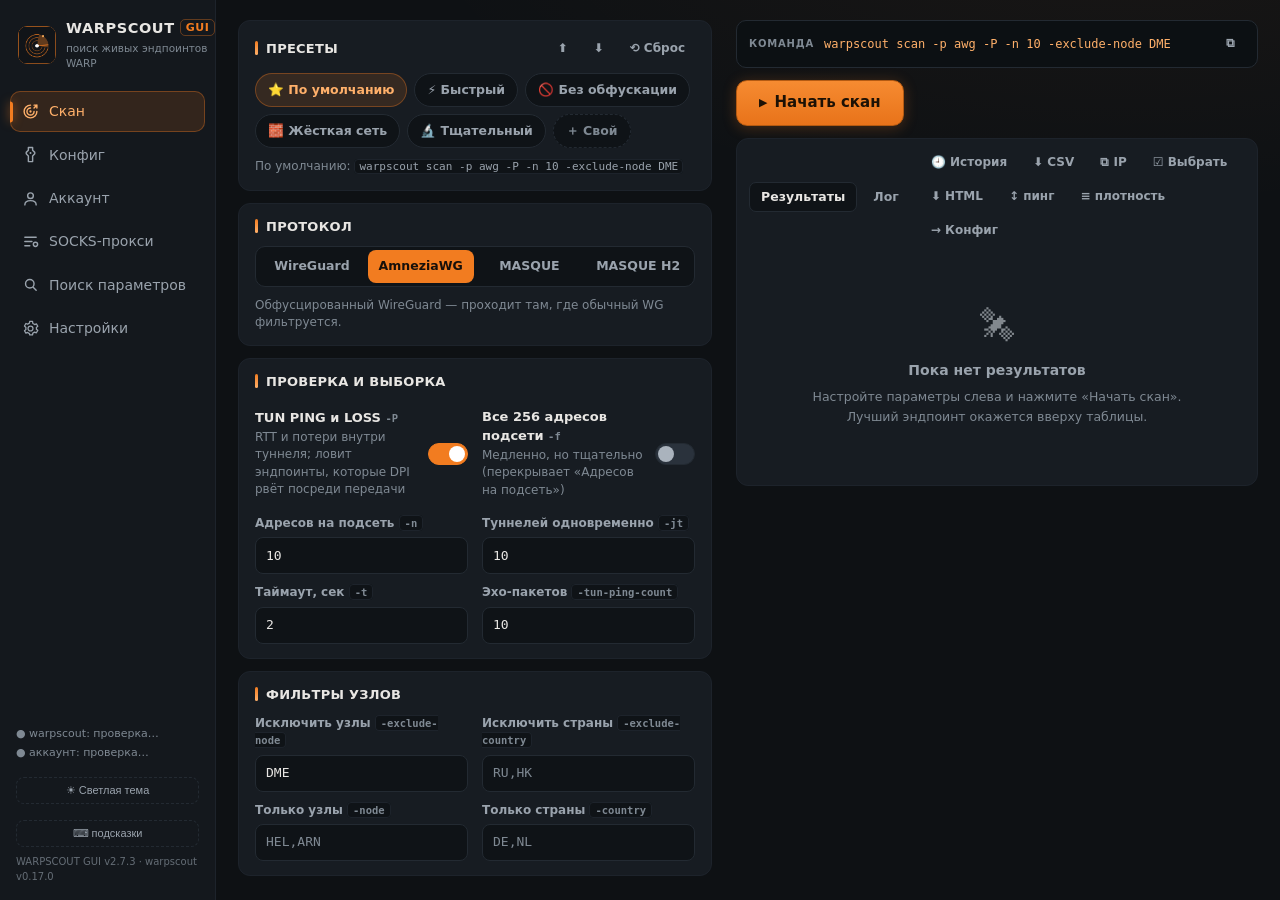
==== desktop-app/resources/index.html @ 5b89f52c "chore (release 2.7.3): бамп версии 2.7.2 → 2.7.3 (единый источник neutralino.config.json; gen-versio" ====
<!DOCTYPE html>
<html lang="ru">
<head>
  <meta charset="UTF-8" />
  <!-- v2.5.9 (аудит SEC-3): CSP — второй барьер после экранирования.
       Все скрипты/стили/картинки — только локальные файлы приложения;
       'unsafe-inline' в style-src нужен статическим style="" и innerHTML;
       file: — явный источник для Android-ассетов (file:-origin, где 'self'
       ненадёжен); connect-src — локальный WS/HTTP Neutralino и ЕДИНСТВЕННЫЙ
       внешний хост https://api.github.com (v2.7.3: read-only проверка
       последнего релиза warpscout, без данных пользователя — см.
       checkWsUpdate в 13-form-paths.js); object/base-uri/form-action закрыты. -->
  <meta http-equiv="Content-Security-Policy" content="default-src 'none'; script-src 'self' file:; style-src 'self' file: 'unsafe-inline'; img-src 'self' file: data:; font-src 'self' file: data:; connect-src 'self' ws://127.0.0.1:* ws://localhost:* http://127.0.0.1:* http://localhost:* https://api.github.com; object-src 'none'; base-uri 'none'; form-action 'none'" />
  <meta name="viewport" content="width=device-width, initial-scale=1.0, viewport-fit=cover" />
  <title>WARPSCOUT GUI</title>
  <link rel="stylesheet" href="css/app.css?v=v2.7.3" />
  <link rel="stylesheet" href="css/touch.css?v=v2.7.3" />
  <link rel="icon" href="icons/favicon.png" />
</head>
<body>
  <div id="app" class="app">
    <!-- ══════════ Sidebar ══════════ -->
    <aside class="sidebar" id="sidebar">
      <div class="brand">
        <img src="icons/appIcon.png" alt="Логотип WARPSCOUT GUI" class="brand__icon" />
        <div class="brand__text">
          <div class="brand__name">WARPSCOUT<span class="brand__gui">GUI</span></div>
          <div class="brand__sub">поиск живых эндпоинтов WARP</div>
        </div>
      </div>

      <nav class="nav" aria-label="Разделы приложения">
        <button class="nav__item is-active" data-tab="scan" type="button" aria-label="Скан">
          <svg viewBox="0 0 24 24" class="nav__ico" aria-hidden="true" focusable="false"><path d="M12 3a9 9 0 1 0 9 9" fill="none" stroke="currentColor" stroke-width="2" stroke-linecap="round"/><path d="M12 7a5 5 0 1 0 5 5" fill="none" stroke="currentColor" stroke-width="2" stroke-linecap="round"/><circle cx="12" cy="12" r="1.6" fill="currentColor"/><path d="M17 7l4-4M21 3h-4M21 3v4" stroke="currentColor" stroke-width="2" stroke-linecap="round" fill="none"/></svg>
          <span>Скан</span>
        </button>
        <button class="nav__item" data-tab="config" type="button" aria-label="Конфиг">
          <svg viewBox="0 0 24 24" class="nav__ico" aria-hidden="true" focusable="false"><path d="M9 2h6v4l3 3v2l-3 3v8H9v-8l-3-3V9l3-3V2z" fill="none" stroke="currentColor" stroke-width="2" stroke-linejoin="round"/><circle cx="12" cy="10" r="1.4" fill="currentColor"/></svg>
          <span>Конфиг</span>
        </button>
        <button class="nav__item" data-tab="account" type="button" aria-label="Аккаунт">
          <svg viewBox="0 0 24 24" class="nav__ico" aria-hidden="true" focusable="false"><circle cx="12" cy="8" r="4" fill="none" stroke="currentColor" stroke-width="2"/><path d="M4 21c0-4 3.6-6 8-6s8 2 8 6" fill="none" stroke="currentColor" stroke-width="2" stroke-linecap="round"/></svg>
          <span>Аккаунт</span>
        </button>
        <button class="nav__item" data-tab="socks" type="button" aria-label="SOCKS-прокси">
          <svg viewBox="0 0 24 24" class="nav__ico" aria-hidden="true" focusable="false"><path d="M4 6h16M4 12h10M4 18h7" stroke="currentColor" stroke-width="2" stroke-linecap="round"/><circle cx="19" cy="16" r="3" fill="none" stroke="currentColor" stroke-width="2"/></svg>
          <span>SOCKS-прокси</span>
        </button>
        <button class="nav__item" data-tab="tools" type="button" aria-label="Поиск параметров">
          <svg viewBox="0 0 24 24" class="nav__ico" aria-hidden="true" focusable="false"><circle cx="11" cy="11" r="6" fill="none" stroke="currentColor" stroke-width="2"/><path d="M20 20l-4.2-4.2" stroke="currentColor" stroke-width="2" stroke-linecap="round"/></svg>
          <span>Поиск параметров</span>
        </button>
        <button class="nav__item" data-tab="settings" type="button" aria-label="Настройки">
          <svg viewBox="0 0 24 24" class="nav__ico" aria-hidden="true" focusable="false"><path d="M12 8.5A3.5 3.5 0 1 0 12 15.5 3.5 3.5 0 0 0 12 8.5zm8.4 3.5a8.4 8.4 0 0 0-.15-1.5l2.05-1.6-2-3.46-2.42.98a8.4 8.4 0 0 0-2.6-1.5L14.9 2h-4l-.37 2.42a8.4 8.4 0 0 0-2.6 1.5l-2.42-.98-2 3.46L5.56 10.5a8.4 8.4 0 0 0 0 3L3.5 15.1l2 3.46 2.42-.98a8.4 8.4 0 0 0 2.6 1.5L10.9 21h4l.37-2.42a8.4 8.4 0 0 0 2.6-1.5l2.42.98 2-3.46-2.06-1.6c.1-.49.17-.99.17-1.5z" fill="none" stroke="currentColor" stroke-width="1.8" stroke-linejoin="round"/></svg>
          <span>Настройки</span>
        </button>
      </nav>

      <div class="sidebar__footer">
        <div class="mode-badge" id="modeBadge" hidden>ДЕМО-РЕЖИМ (браузер)</div>
        <div class="statusline" id="statusline">
          <div class="statusline__row" id="stWs" title="">● warpscout: проверка…</div>
          <div class="statusline__row" id="stWsUpd" hidden></div>
          <div class="statusline__row" id="stAcc">● аккаунт: проверка…</div>
        </div>
        <button class="sidebar__kbd" id="btnTheme" type="button" title="Переключить светлую/тёмную тему" aria-label="Переключить тему">☀ Светлая тема</button>
        <button class="sidebar__kbd" id="btnKbd" type="button" title="Горячие клавиши (?)" aria-label="Горячие клавиши">⌨ подсказки</button>
        <div class="sidebar__ver">WARPSCOUT GUI v2.7.3 · warpscout v0.17.0</div>
      </div>
    </aside>

    <!-- ══════════ Main ══════════ -->
    <main class="main">
      <!-- ───────── SCAN TAB ───────── -->
      <section class="tab is-active" id="tab-scan" aria-label="Скан">
        <div class="scan-grid">
          <div class="scan-form">
            <div class="card">
              <div class="card__head">
                <h2>Пресеты</h2>
                <div class="card__tools">
                  <button class="btn btn--ghost btn--sm" id="btnPresetsExport" type="button" title="Экспортировать свои пресеты в JSON-файл (поделиться)" aria-label="Экспорт пресетов">⬆</button>
                  <button class="btn btn--ghost btn--sm" id="btnPresetsImport" type="button" title="Импортировать пресеты из JSON-файла" aria-label="Импорт пресетов">⬇</button>
                  <button class="btn btn--ghost btn--sm" id="btnResetPreset" type="button" title="Вернуть команду по умолчанию">⟲ Сброс</button>
                </div>
              </div>
              <div class="chips" id="presetChips">
                <button class="chip is-active" data-preset="default" type="button">⭐ По умолчанию</button>
                <button class="chip" data-preset="fast" type="button">⚡ Быстрый</button>
                <button class="chip" data-preset="noobf" type="button">🚫 Без обфускации</button>
                <button class="chip" data-preset="hard" type="button">🧱 Жёсткая сеть</button>
                <button class="chip" data-preset="full" type="button">🔬 Тщательный</button>
                <span id="customPresetChips" class="chips__custom"></span>
                <button class="chip chip--add" id="btnPresetSave" type="button" title="Сохранить текущие параметры как пресет">＋ Свой</button>
              </div>
              <div class="preset-save hidden" id="presetSaveRow">
                <input type="text" id="presetName" maxlength="24" placeholder="Название пресета" aria-label="Название пресета" />
                <button class="btn btn--primary btn--sm" id="btnPresetSaveOk" type="button">Сохранить</button>
                <button class="btn btn--ghost btn--sm" id="btnPresetSaveCancel" type="button">Отмена</button>
              </div>
              <p class="hint" id="presetHint">По умолчанию: <code>warpscout scan -p awg -P -n 10 -exclude-node DME</code></p>
            </div>

            <div class="card">
              <div class="card__head"><h2>Протокол</h2></div>
              <div class="seg" id="protoSeg" role="radiogroup" aria-label="Протокол туннеля">
                <button class="seg__btn" data-proto="wg" type="button">WireGuard</button>
                <button class="seg__btn is-active" data-proto="awg" type="button">AmneziaWG</button>
                <button class="seg__btn" data-proto="masque" type="button">MASQUE</button>
                <button class="seg__btn" data-proto="masque-h2" type="button">MASQUE H2</button>
              </div>
              <p class="hint" id="protoHint">Обфусцированный WireGuard — проходит там, где обычный WG фильтруется.</p>
            </div>

            <div class="card">
              <div class="card__head"><h2>Проверка и выборка</h2></div>
              <div class="form-grid">
                <label class="switch-row" for="fTunPing">
                  <div>
                    <div class="switch-row__title">TUN PING и LOSS <code>-P</code></div>
                    <div class="hint">RTT и потери внутри туннеля; ловит эндпоинты, которые DPI рвёт посреди передачи</div>
                  </div>
                  <span class="switch"><input type="checkbox" id="fTunPing" checked /><i></i></span>
                </label>
                <label class="switch-row" for="fFull">
                  <div>
                    <div class="switch-row__title">Все 256 адресов подсети <code>-f</code></div>
                    <div class="hint">Медленно, но тщательно (перекрывает «Адресов на подсеть»)</div>
                  </div>
                  <span class="switch"><input type="checkbox" id="fFull" /><i></i></span>
                </label>
                <label class="field">
                  <span class="field__label">Адресов на подсеть <code>-n</code></span>
                  <input type="number" id="fSample" min="1" max="256" value="10" />
                </label>
                <label class="field">
                  <span class="field__label">Туннелей одновременно <code>-jt</code></span>
                  <input type="number" id="fJt" min="1" max="100" value="10" />
                </label>
                <label class="field">
                  <span class="field__label">Таймаут, сек <code>-t</code></span>
                  <input type="number" id="fTimeout" min="1" max="30" value="2" />
                </label>
                <label class="field">
                  <span class="field__label">Эхо-пакетов <code>-tun-ping-count</code></span>
                  <input type="number" id="fTunPingCount" min="5" max="50" value="10" />
                </label>
              </div>
            </div>

            <div class="card">
              <div class="card__head">
                <h2>Фильтры узлов</h2>
                <!-- v2.6.4: живой индикатор активных фильтров (рендерит renderNodeFilterBadge,
                     13-form-paths.js) вместо статичного «DME исключён» -->
                <span class="badge badge--accent badge--filter" id="nodeFilterBadge" data-i18n="off" hidden></span>
              </div>
              <div class="form-grid form-grid--2">
                <label class="field">
                  <span class="field__label">Исключить узлы <code>-exclude-node</code></span>
                  <input type="text" id="fExclNode" value="DME" list="colos" placeholder="DME,FRA" />
                </label>
                <label class="field">
                  <span class="field__label">Исключить страны <code>-exclude-country</code></span>
                  <input type="text" id="fExclCountry" placeholder="RU,HK" list="isoCodes" />
                </label>
                <label class="field">
                  <span class="field__label">Только узлы <code>-node</code></span>
                  <input type="text" id="fNode" placeholder="HEL,ARN" list="colos" />
                </label>
                <label class="field">
                  <span class="field__label">Только страны <code>-country</code></span>
                  <input type="text" id="fCountry" placeholder="DE,NL" list="isoCodes" />
                </label>
              </div>
              <datalist id="colos">
                <option value="DME"></option><option value="LED"></option><option value="ARN"></option>
                <option value="HEL"></option><option value="FRA"></option><option value="AMS"></option>
                <option value="WAW"></option><option value="VIE"></option><option value="PRG"></option>
                <option value="IST"></option><option value="HKG"></option><option value="SIN"></option>
                <option value="NRT"></option><option value="LAX"></option><option value="JFK"></option>
              </datalist>
              <datalist id="isoCodes">
                <option value="RU"></option><option value="DE"></option><option value="NL"></option>
                <option value="SE"></option><option value="FI"></option><option value="PL"></option>
                <option value="US"></option><option value="HK"></option><option value="SG"></option>
                <option value="TR"></option><option value="AT"></option><option value="CZ"></option>
              </datalist>
            </div>

            <div class="card" id="cardAwg">
              <div class="card__head"><h2>Обфускация AmneziaWG</h2></div>
              <p class="hint">Jc/Jmin/Jmax — общие с генератором конфигов: правка здесь или на вкладке «Конфиг» синхронно меняет оба. «Случайный junk» рандомизирует набор только на время прогона — конфиг не трогает.</p>
              <p class="hint">Версия AWG берётся из «Конфиг → Версия»: при «3.1» скан, проверка и SOCKS идут с -p awg31 и таймингами 3.1 — ровно то, что уйдёт в конфиг. Нужен warpscout 0.17+, на старых версиях — обычный -p awg.</p>
              <div class="field">
                <span class="field__label">Поддельный первый пакет <code>-gen-i1</code></span>
                <div class="seg seg--wrap" id="i1Seg" role="radiogroup" aria-label="Генерация I1">
                  <button class="seg__btn is-active" data-i1="" type="button">iCloud (базовый)</button>
                  <button class="seg__btn" data-i1="quic" type="button">QUIC</button>
                  <button class="seg__btn" data-i1="dns" type="button">DNS</button>
                  <button class="seg__btn" data-i1="sip" type="button">SIP</button>
                  <button class="seg__btn" data-i1="stun" type="button">STUN</button>
                  <button class="seg__btn" data-i1="random" type="button">Random</button>
                </div>
              </div>
              <div class="form-grid form-grid--2">
                <label class="field">
                  <span class="field__label">SNI для I1 <code>-i1-sni</code></span>
                  <input type="text" id="fI1Sni" placeholder="случайный известный хост" list="sniHints" />
                </label>
                <label class="field">
                  <span class="field__label">Мусорных пакетов <code>-jc</code></span>
                  <input type="number" id="fJc" min="0" max="255" value="4" />
                </label>
                <label class="field">
                  <span class="field__label">Jmin <code>-jmin</code></span>
                  <input type="number" id="fJmin" min="0" max="5000" value="40" />
                </label>
                <label class="field">
                  <span class="field__label">Jmax <code>-jmax</code></span>
                  <input type="number" id="fJmax" min="0" max="5000" value="70" />
                </label>
              </div>
              <label class="switch-row" for="fGenJunk">
                <div>
                  <div class="switch-row__title">Случайный junk <code>-gen-junk</code></div>
                  <div class="hint">Случайные jc/jmin/jmax на этот запуск (перекрывает поля выше)</div>
                </div>
                <span class="switch"><input type="checkbox" id="fGenJunk" /><i></i></span>
              </label>
            </div>

            <div class="card hidden" id="cardMasque">
              <div class="card__head"><h2>MASQUE</h2></div>
              <div class="form-grid form-grid--2">
                <label class="field">
                  <span class="field__label">SNI <code>-masque-sni</code></span>
                  <input type="text" id="fMasqueSni" placeholder="consumer-masque.cloudflareclient.com" list="sniHints" />
                </label>
                <label class="field">
                  <span class="field__label">Попыток на эндпоинт <code>-masque-attempts</code></span>
                  <input type="number" id="fMasqueAttempts" min="1" max="10" value="3" />
                </label>
              </div>
            </div>

            <details class="card card--details" id="cardWiW">
              <summary class="card__head"><h2>WARP-in-WARP и продвинутое</h2><span class="badge">опционально</span></summary>
              <div class="form-grid form-grid--2">
                <label class="field">
                  <span class="field__label">Через эндпоинт <code>-through</code></span>
                  <input type="text" id="fThrough" placeholder="188.114.97.177:2408" />
                </label>
                <label class="field">
                  <span class="field__label">Протокол внутри <code>-inner-proto</code></span>
                  <select id="fInnerProto"><option value="">wg (по умолчанию)</option><option value="awg">awg</option></select>
                </label>
                <label class="field field--wide">
                  <span class="field__label">Свои адреса <code>-target</code> (IP или CIDR, через запятую)</span>
                  <input type="text" id="fTarget" placeholder="188.114.98.58,162.159.192.0/28" />
                </label>
                <label class="field">
                  <span class="field__label">Цель TUN PING <code>-ping-target</code></span>
                  <input type="text" id="fPingTarget" placeholder="1.1.1.1" />
                </label>
                <label class="field">
                  <span class="field__label">Порт <code>-port</code></span>
                  <input type="number" id="fPort" min="0" max="65535" placeholder="авто" />
                </label>
              </div>
              <div class="switch-group">
                <label class="switch-row" for="fIpv6">
                  <div class="switch-row__title">IPv6-пулы <code>-6</code></div>
                  <span class="switch"><input type="checkbox" id="fIpv6" /><i></i></span>
                </label>
                <label class="switch-row" for="fSpeed">
                  <div class="switch-row__title">Замер скорости <code>-speed</code></div>
                  <span class="switch"><input type="checkbox" id="fSpeed" /><i></i></span>
                </label>
                <label class="switch-row" for="fBestBySpeed">
                  <div class="switch-row__title">Лучший по скорости <code>-best-by speed</code></div>
                  <span class="switch"><input type="checkbox" id="fBestBySpeed" /><i></i></span>
                </label>
              </div>
            </details>
          </div>

          <div class="scan-exec">
            <div class="cmd-bar" id="cmdBar" title="Точная команда, которая будет запущена">
              <span class="cmd-bar__label">команда</span>
              <code class="cmd-bar__cmd" id="cmdPreview">warpscout scan -p awg -P -n 10 -exclude-node DME</code>
              <button class="btn btn--ghost btn--sm" id="btnCopyCmd" type="button" title="Скопировать команду">⧉</button>
            </div>
            <div class="run-row">
              <button class="btn btn--primary btn--xl" id="btnRunScan" type="button">
                <span class="btn__ico">▶</span><span id="btnRunScanLabel">Начать скан</span>
              </button>
              <button class="btn btn--danger btn--xl" id="btnStopScan" type="button" hidden>
                <span class="btn__ico">■</span> Остановить
              </button>
              <div class="scan-progress" id="scanProgress" hidden>
                <div class="scan-progress__phase" id="scanPhase">Phase 1…</div>
                <div class="scan-progress__bar"><i id="scanBarFill"></i></div>
              </div>
            </div>

            <div class="scan-live hidden" id="scanLive" role="status">
              <div class="scan-live__head">
                <span class="scan-live__dot" id="scanLiveDot" aria-hidden="true"></span>
                <span class="scan-live__title" id="scanLiveTitle">Прямой эфир</span>
                <span class="scan-live__phase" id="scanLivePhase"></span>
                <span class="scan-live__meta" id="scanLiveMeta"></span>
                <span class="scan-live__time" id="scanLiveElapsed">00:00</span>
              </div>
              <canvas class="scan-live__canvas" id="scanLiveCanvas" aria-hidden="true"></canvas>
              <div class="scan-live__nodes" id="scanLiveNodes" aria-hidden="true"></div>
            </div>

            <div class="card card--results">
              <div class="card__head">
                <div class="subtabs">
                  <button class="subtab is-active" data-subtab="results" type="button">Результаты <span class="badge" id="resCount" hidden>0</span></button>
                  <button class="subtab" data-subtab="log" type="button">Лог</button>
                </div>
                <div class="card__tools">
                  <button class="btn btn--ghost btn--sm" id="btnHistory" type="button" title="История сканов этого приложения">🕘 История</button>
                  <button class="btn btn--ghost btn--sm" id="btnExportCsv" type="button" title="Сохранить таблицу в CSV">⬇ CSV</button>
                  <button class="btn btn--ghost btn--sm" id="btnCopyEps" type="button" title="Скопировать рабочие эндпоинты (по одному в строке)">⧉ IP</button>
                  <button class="btn btn--ghost btn--sm" id="btnSelectMode" type="button" title="Выбрать несколько эндпоинтов для пакетной проверки">☑ Выбрать</button>
                  <button class="btn btn--ghost btn--sm" id="btnExportHtml" type="button" title="Автономный HTML-отчёт по текущей таблице">⬇ HTML</button>
                  <button class="btn btn--ghost btn--sm" id="btnSortPing" type="button" title="Переключить: порядок отчёта / сортировка по TUN PING">↕ пинг</button>
                  <button class="btn btn--ghost btn--sm" id="btnDensity" type="button" title="Компактная таблица (меньше отступы)">≡ плотность</button>
                  <button class="btn btn--ghost btn--sm" id="btnToConfig" type="button" title="Лучший результат → генератор конфига">→ Конфиг</button>
                </div>
              </div>
              <div class="res-toolbar hidden" id="resToolbar">
                <div class="res-filter">
                  <span class="res-filter__ico" aria-hidden="true">🔎</span>
                  <input type="text" id="resFilter" placeholder="Фильтр: ip, узел, страна…" aria-label="Фильтр результатов" />
                  <button class="res-filter__clear hidden" id="resFilterClear" type="button" title="Очистить фильтр (Esc)" aria-label="Очистить фильтр">✕</button>
                </div>
                <span class="res-filter__meta" id="resFilterMeta" aria-live="polite"></span>
              </div>
              <!-- v2.0.0: панель пакетной проверки выбранных эндпоинтов -->
              <div class="batch-bar hidden" id="batchBar" aria-label="Пакетная проверка выбранных">
                <button class="btn btn--sm batch-bar__go" id="btnBatchCheck" type="button">⚡ Проверить выбранные (<span id="batchCount">0</span>)</button>
                <button class="btn btn--ghost btn--sm" id="btnBatchCancel" type="button">Отмена</button>
                <span class="batch-bar__meta" id="batchMeta" aria-live="polite"></span>
              </div>
              <div class="history hidden" id="historyPanel" aria-label="История сканов"></div>
              <div class="res-stats hidden" id="resStats" aria-label="Статистика результатов"></div>
              <div class="table-wrap" id="resultsWrap">
                <table class="rtable" id="resultsTable">
                  <thead id="resultsHead"></thead>
                  <tbody id="resultsBody"></tbody>
                </table>
                <div class="empty" id="resultsEmpty">
                  <div class="empty__ico">🛰</div>
                  <div class="empty__title">Пока нет результатов</div>
                  <div class="empty__hint">Настройте параметры слева и нажмите «Начать скан».<br/>Лучший эндпоинт окажется вверху таблицы.</div>
                </div>
              </div>
              <div class="log-wrap hidden" id="logWrap">
                <pre class="log" id="scanLog"></pre>
              </div>
            </div>
          </div>
        </div>
      </section>

      <!-- ───────── CONFIG TAB ───────── -->
      <section class="tab" id="tab-config" aria-label="Генератор конфигов">
        <div class="config-grid">
          <div class="config-form">
            <div class="card">
              <div class="card__head"><h2>Эндпоинт</h2></div>
              <div class="field">
                <span class="field__label">Из последнего скана или вручную</span>
                <select id="cfgEndpointSel"><option value="">— выберите из результатов скана —</option></select>
                <input type="text" id="cfgEndpoint" placeholder="188.114.98.58:2408" style="margin-top:8px" />
                <div class="hint" id="cfgEndpointInfo" hidden></div>
              </div>
            </div>

            <div class="card">
              <div class="card__head"><h2>Версия конфига</h2></div>
              <div class="seg seg--wrap" id="cfgVerSeg" role="radiogroup" aria-label="Версия AWG">
                <button class="seg__btn" data-ver="wg" type="button">WireGuard</button>
                <button class="seg__btn" data-ver="awg15" type="button">AWG 1.5</button>
                <button class="seg__btn" data-ver="awg20" type="button">AWG 2.0</button>
                <button class="seg__btn is-active" data-ver="awg31" type="button">AWG 3.1</button>
              </div>
              <p class="hint" id="cfgVerHint">3.1 — маскировка поведения соединения: случайные тайминги, паддинг, трейлеры. Как в примере.</p>
            </div>

            <div class="card">
              <div class="card__head"><h2>DNS</h2></div>
              <div class="seg seg--wrap" id="cfgDnsSeg" role="radiogroup" aria-label="DNS">
                <button class="seg__btn is-active" data-dns="cloudflare" type="button">Cloudflare</button>
                <button class="seg__btn" data-dns="quad9" type="button">Quad9</button>
                <button class="seg__btn" data-dns="google" type="button">Google</button>
                <button class="seg__btn" data-dns="adguard" type="button">AdGuard</button>
                <button class="seg__btn" data-dns="custom" type="button">Свой</button>
              </div>
              <input type="text" id="cfgDnsCustom" placeholder="9.9.9.9, 149.112.112.112" class="hidden" style="margin-top:8px" />
              <!-- v2.4.3: тумблер IPv6-адресов DNS (по умолчанию включён) -->
              <label class="switch-row" for="cfgDnsV6" style="margin-top:10px">
                <div>
                  <div class="switch-row__title">Использовать IPv6</div>
                  <div class="hint">Добавляет v6-адреса выбранного DNS-провайдера к IPv4 (отключите, если у сети нет IPv6-маршрута)</div>
                </div>
                <span class="switch"><input type="checkbox" id="cfgDnsV6" checked /><i></i></span>
              </label>
            </div>

            <div class="card">
              <div class="card__head"><h2>Интерфейс</h2></div>
              <div class="form-grid form-grid--2">
                <label class="field">
                  <span class="field__label">MTU</span>
                  <input type="number" id="cfgMtu" value="1280" min="576" max="1500" />
                </label>
                <label class="field">
                  <span class="field__label">PersistentKeepalive (0 — не писать строку)</span>
                  <input type="number" id="cfgKeepalive" value="0" min="0" max="120" />
                </label>
                <label class="field">
                  <span class="field__label">AllowedIPs</span>
                  <select id="cfgAllowed">
                    <option value="both">0.0.0.0/0, ::/0 (весь трафик)</option>
                    <option value="v4">0.0.0.0/0 (только IPv4)</option>
                    <option value="v6">::/0 (только IPv6)</option>
                    <option value="custom">Своё…</option>
                  </select>
                </label>
                <label class="field">
                  <span class="field__label">Table = off (маршруты не трогать)</span>
                  <span class="switch"><input type="checkbox" id="cfgTableOff" /><i></i></span>
                </label>
              </div>
              <input type="text" id="cfgAllowedCustom" placeholder="свои подсети через запятую" class="hidden" style="margin-top:8px" />
            </div>

            <div class="card" id="cfgObfCard">
              <div class="card__head">
                <h2>Параметры обфускации</h2>
                <button class="btn btn--ghost btn--sm" id="btnCfgDefaults" type="button">⟲ из примера</button>
              </div>
              <div class="form-grid form-grid--3">
                <label class="field"><span class="field__label">Jc</span><input type="number" id="cfgJc" value="4" /></label>
                <label class="field"><span class="field__label">Jmin</span><input type="number" id="cfgJmin" value="40" /></label>
                <label class="field"><span class="field__label">Jmax</span><input type="number" id="cfgJmax" value="70" /></label>
                <label class="field"><span class="field__label">S1</span><input type="number" id="cfgS1" value="0" /></label>
                <label class="field"><span class="field__label">S2</span><input type="number" id="cfgS2" value="0" /></label>
                <label class="field"><span class="field__label">S3</span><input type="number" id="cfgS3" value="0" /></label>
                <label class="field"><span class="field__label">S4</span><input type="number" id="cfgS4" value="0" /></label>
                <label class="field"><span class="field__label">H1</span><input type="text" id="cfgH1" value="1" /></label>
                <label class="field"><span class="field__label">H2</span><input type="text" id="cfgH2" value="2" /></label>
                <label class="field"><span class="field__label">H3</span><input type="text" id="cfgH3" value="3" /></label>
                <label class="field"><span class="field__label">H4</span><input type="text" id="cfgH4" value="4" /></label>
              </div>
              <p class="hint">Jc/Jmin/Jmax — общие с карточкой «Обфускация AmneziaWG» на вкладке «Скан»: скан проверяет эндпоинты ровно с тем набором, который уйдёт в конфиг.</p>
              <details class="cfg-advanced">
                <summary>Дополнительно (I1–I5, AWG 3.1 тайминги…)</summary>
                <div class="form-grid">
                  <label class="field field--wide">
                    <span class="field__label">I1 (CPS-пакет, hex)</span>
                    <textarea id="cfgI1" rows="3" spellcheck="false"></textarea>
                    <!-- v2.6.4: честное пояснение, откуда берётся I1 (запрос пользователя) -->
                    <!-- v2.7.1: теперь есть кнопка «I1 из сканирования» — свежий пакет того же профиля -->
                    <p class="hint">Скан с -gen-i1 генерирует I1 на лету и в отчёт его не выносит. Конкретный пакет: кнопка «I1 из сканирования» — свежий пакет того же профиля, что у последнего скана, проверенный на эндпоинте конфига; либо «Поиск параметров» → «Применить найденное».</p>
                  </label>
                  <div class="row-buttons">
                    <button class="btn btn--accent btn--sm" id="btnI1FromScan" type="button" title="Сгенерировать свежий I1 тем же профилем, каким шёл последний скан, и подставить в конфиг">I1 из сканирования</button>
                    <button class="btn btn--ghost btn--sm" id="btnImportI1" type="button">Импорт I1 из .conf</button>
                    <button class="btn btn--accent btn--sm" id="btnImportConf" type="button" title="Разобрать весь .conf-файл (WG / AWG 1.5–3.1) и подставить все поля">📥 Импорт .conf целиком</button>
                    <button class="btn btn--ghost btn--sm" id="btnClearI1" type="button">Очистить I1</button>
                  </div>
                  <input type="file" id="importConfFile" accept=".conf,.txt,text/plain" class="hidden" aria-hidden="true" tabindex="-1" />
                  <div class="form-grid form-grid--3" id="cfgAwg31Grid">
                    <label class="field"><span class="field__label">ContentPaddingAddition</span><input type="text" id="cfgCpa" value="27-97" /></label>
                    <label class="field"><span class="field__label">RekeyAfterTime</span><input type="text" id="cfgRekeyAfter" value="116-131" /></label>
                    <label class="field"><span class="field__label">RekeyTimeout</span><input type="text" id="cfgRekeyTo" value="6-9" /></label>
                    <label class="field"><span class="field__label">RejectAfterTime</span><input type="text" id="cfgRejectAfter" value="171-196" /></label>
                    <label class="field"><span class="field__label">KeepaliveTimeout</span><input type="text" id="cfgKeepaliveTo" value="9-16" /></label>
                    <label class="field"><span class="field__label">MaxHandshakeAttempts</span><input type="text" id="cfgMaxHs" value="18-26" /></label>
                    <label class="field"><span class="field__label">RandomTrailers</span><select id="cfgTrailers"><option value="on">on</option><option value="off">off</option></select></label>
                    <label class="field"><span class="field__label">DisableCookies</span><select id="cfgNoCookies"><option value="on">on</option><option value="off">off</option></select></label>
                    <label class="field"><span class="field__label">HeaderProtectionKey (опц.)</span><input type="text" id="cfgHpk" placeholder="32-байтный ключ" /></label>
                  </div>
                </div>
              </details>
            </div>

            <div class="card">
              <div class="card__head"><h2>Ключи аккаунта</h2><span class="badge" id="cfgKeysState">—</span></div>
              <p class="hint">Приватный ключ и адреса берутся из файла аккаунта <code>warpscout-account.json</code>. Смотрите вкладку «Аккаунт».</p>
            </div>
          </div>

          <div class="config-preview">
            <div class="card card--preview">
              <div class="card__head">
                <h2>Предпросмотр <span class="mono-badge" id="cfgFileName">warp.conf</span></h2>
                <div class="card__tools">
                  <button class="btn btn--ghost btn--sm" id="btnConfQr" type="button" title="Показать QR-код конфига (импорт камерой в WireGuard / AmneziaVPN)">▣ QR</button>
                  <button class="btn btn--ghost btn--sm" id="btnCopyConf" type="button">⧉ Копировать</button>
                  <button class="btn btn--primary btn--sm" id="btnSaveConf" type="button">💾 Сохранить как…</button>
                </div>
              </div>
              <pre class="conf" id="confPreview"></pre>
              <p class="hint">Конфиг готов к импорту в AmneziaVPN / AmneziaWG (для AWG) или в WireGuard (для WG).</p>
            </div>

            <div class="card" id="cardExport">
              <div class="card__head"><h2>Экспорт для других клиентов</h2></div>
              <p class="hint">Тот же аккаунт и те же параметры обфускации в формате Clash.Meta/mihomo: WireGuard+AmneziaWG-прокси и MASQUE-узлы. Reserved-байты WARP возьмите из рабочего Clash/wgcf-конфига того же аккаунта — они привязаны к регистрации. Доп. ключи WireSock (Id/Ip/Ib) попадают только в WireSock-экспорт.</p>
              <div class="form-grid form-grid--2">
                <label class="field"><span class="field__label">Reserved (для Clash, опц.)</span><input type="text" id="cfgReserved" placeholder="108, 73, 80" /></label>
                <label class="field"><span class="field__label">WireSock Id (опц.)</span><input type="text" id="cfgWsId" placeholder="psbank.ru" /></label>
                <label class="field"><span class="field__label">WireSock Ip (опц.)</span><input type="text" id="cfgWsIp" placeholder="quic" /></label>
                <label class="field"><span class="field__label">WireSock Ib (опц.)</span><input type="text" id="cfgWsIb" placeholder="curl" /></label>
              </div>
              <div class="row-buttons">
                <button class="btn btn--ghost btn--sm" id="btnExportClash" type="button">🧩 Clash .yaml</button>
                <button class="btn btn--ghost btn--sm" id="btnExportWs" type="button">🧦 WireSock .conf</button>
              </div>
            </div>
          </div>
        </div>
      </section>

      <!-- ───────── ACCOUNT TAB ───────── -->
      <section class="tab" id="tab-account" aria-label="Аккаунт WARP">
        <div class="account-grid">
          <div class="card">
            <div class="card__head"><h2>Аккаунт WARP</h2></div>
            <p class="hint">Скану нужен аккаунт WARP — это обычная регистрация устройства в Cloudflare, как у официального клиента. Приватный ключ остаётся на вашей машине.</p>
            <div class="acc-status" id="accStatus">
              <div class="acc-status__row"><span>Файл аккаунта</span><b id="accFileState">…</b></div>
              <div class="acc-status__row"><span>Путь</span><code id="accFilePath" class="code-clip">…</code></div>
              <div class="acc-status__row"><span>WG/AWG-устройство</span><b id="accMainState">…</b></div>
              <div class="acc-status__row"><span>MASQUE-устройство</span><b id="accMasqueState">…</b></div>
              <div class="acc-status__row"><span>Внешнее (WARP-in-WARP)</span><b id="accOuterState">…</b></div>
            </div>
            <div class="row-buttons">
              <button class="btn btn--primary" id="btnRegister" type="button">⚙️ Зарегистрировать / обновить ключи</button>
              <button class="btn btn--danger" id="btnRegisterFresh" type="button">🔥 Новый аккаунт (-fresh)</button>
              <button class="btn btn--ghost" id="btnRegisterStop" type="button" hidden>■ Остановить</button>
              <button class="btn btn--ghost" id="btnAccImport" type="button">📥 Импорт файла аккаунта</button>
              <button class="btn btn--ghost" id="btnOpenAccFolder" type="button">📁 Открыть папку</button>
              <button class="btn btn--ghost" id="btnAccRecheck" type="button">🔄 Проверить снова</button>
              <button class="btn btn--ghost" id="btnAccCopyPath" type="button">📋 Скопировать путь</button>
              <input type="file" id="importAccFile" accept=".json,.txt,application/json,text/plain" class="hidden" aria-hidden="true" tabindex="-1" />
            </div>
            <p class="hint">Файл кладётся сюда (путь выше). Если warpscout-account.json лежит рядом с warpscout.exe в bin — кнопка «Проверить снова» подхватит его без перезапуска. По умолчанию файл хранится в %APPDATA%\WARPScoutGUI.exe (вместе с отчётами и кэшем движка); папку можно сменить в Настройках → «Папка данных».</p>
            <p class="hint">«Обновить ключи» меняет ключи, не создавая новое устройство. «Новый аккаунт» регистрирует устройство с нуля. Готовый аккаунт из другой установки: «Импорт файла аккаунта» сам проверит JSON (нужны ключи private_key и peer_public_key) и сохранит его в папку выше с нужным именем.</p>
          </div>
          <div class="card card--results">
            <div class="card__head"><h2>Лог регистрации</h2></div>
            <pre class="log log--tall" id="accLog">Здесь появится вывод warpscout register…</pre>
            <div class="row-buttons" style="margin-top:10px">
              <button class="btn btn--ghost" id="btnAccUnblock" type="button">🔓 Разблокировать exe (антивирус)</button>
              <button class="btn btn--ghost" id="btnAccOpenExeDir" type="button">📂 Папка warpscout.exe</button>
              <button class="btn btn--ghost" id="btnAccCheckWs" type="button">🔎 Проверить warpscout</button>
            </div>
            <p class="hint" id="accLogHintWin">Если регистрация падает с «кодом -1»: «Проверить warpscout» показывает, запускается ли exe вообще; «Разблокировать exe» снимает метку «скачано из интернета» (PowerShell Unblock-File); папку из предыдущей кнопки добавьте в исключения антивируса.</p>
          </div>
        </div>
      </section>

      <!-- ───────── SOCKS TAB ───────── -->
      <section class="tab" id="tab-socks" aria-label="SOCKS-прокси">
        <div class="socks-grid">
          <div class="card">
            <div class="card__head"><h2>Проверка одного эндпоинта</h2></div>
            <p class="hint">Поднимает один туннель и раздаёт его как SOCKS5-прокси — чтобы проверить эндпоинт curl-ом или браузером. Не для постоянного использования.</p>
            <div class="form-grid">
              <label class="field field--wide">
                <span class="field__label">Эндпоинт <code>-e</code> (как в результатах скана)</span>
                <div style="display:flex; gap:8px">
                  <input type="text" id="socksEndpoint" placeholder="188.114.98.58:2408" />
                  <button class="btn btn--ghost" id="btnSocksBest" type="button" title="Взять лучший из последнего скана">★ Лучший</button>
                </div>
              </label>
              <label class="field">
                <span class="field__label">Протокол <code>-p</code></span>
                <select id="socksProto"><option value="awg">awg</option><option value="wg">wg</option><option value="masque">masque</option><option value="masque-h2">masque-h2</option></select>
              </label>
              <label class="field">
                <span class="field__label">Порт прокси <code>-P</code></span>
                <input type="number" id="socksPort" value="1080" min="1024" max="65535" />
              </label>
            </div>
            <div class="row-buttons">
              <button class="btn btn--primary" id="btnSocksRun" type="button">▶ Запустить прокси</button>
              <button class="btn btn--danger" id="btnSocksStop" type="button" hidden>■ Остановить</button>
            </div>
            <div class="socks-info" id="socksInfo" hidden>
              <div class="socks-info__row">Прокси: <code id="socksAddr">socks5h://127.0.0.1:1080</code> <button class="btn btn--ghost btn--sm" id="btnCopySocks" type="button">⧉</button></div>
              <div class="socks-info__row">Проверка: <code>curl -x socks5h://127.0.0.1:1080 https://ifconfig.co/json</code></div>
            </div>
          </div>
          <div class="card card--results">
            <div class="card__head"><h2>Лог прокси</h2></div>
            <pre class="log log--tall" id="socksLog">Здесь появится вывод warpscout socks…</pre>
          </div>
        </div>
      </section>

      <!-- ───────── TOOLS TAB ───────── -->
      <section class="tab" id="tab-tools" aria-label="Поиск параметров">
        <div class="tools-grid">
          <div class="card">
            <div class="card__head"><h2>find-junk — подбор junk-параметров</h2></div>
            <p class="hint" data-i18n="off">Если <code>scan -p awg</code> ничего не находит ни с одним I1 — запустите подбор junk-набора. Остановить можно в любой момент, лучший набор сохранится в логе.</p>
            <div class="form-grid form-grid--2">
              <label class="field">
                <span class="field__label">Профиль I1 <code>-gen-i1</code></span>
                <select id="fjGenI1"><option value="quic">quic</option><option value="random" selected>random</option><option value="dns">dns</option><option value="sip">sip</option><option value="stun">stun</option></select>
              </label>
              <label class="field">
                <span class="field__label">Порог успеха <code>-threshold</code></span>
                <input type="number" id="fjThreshold" value="95" min="10" max="100" />
              </label>
              <label class="field">
                <span class="field__label">Адресов на подсеть <code>-n</code></span>
                <input type="number" id="fjSample" value="5" min="1" max="256" />
              </label>
              <label class="field">
                <span class="field__label">Туннелей <code>-jt</code></span>
                <input type="number" id="fjJt" value="10" min="1" max="100" />
              </label>
            </div>
            <div class="row-buttons">
              <button class="btn btn--primary" id="btnFjRun" type="button">▶ Искать junk</button>
              <button class="btn btn--danger" id="btnFjStop" type="button" hidden>■ Стоп</button>
            </div>
          </div>
          <div class="card">
            <div class="card__head"><h2>find-sni — подбор SNI для MASQUE</h2></div>
            <p class="hint">Перебирает известные SNI для MASQUE и печатает готовую команду скана с рабочим именем.</p>
            <div class="form-grid form-grid--2">
              <label class="field">
                <span class="field__label">Транспорт <code>-p</code></span>
                <select id="fsProto"><option value="masque">masque (QUIC)</option><option value="masque-h2">masque-h2 (TCP)</option></select>
              </label>
              <label class="field">
                <span class="field__label">Порог успеха <code>-threshold</code></span>
                <input type="number" id="fsThreshold" value="70" min="10" max="100" />
              </label>
            </div>
            <div class="row-buttons">
              <button class="btn btn--primary" id="btnFsRun" type="button">▶ Искать SNI</button>
              <button class="btn btn--danger" id="btnFsStop" type="button" hidden>■ Стоп</button>
            </div>
          </div>
          <div class="card card--results tools-log">
            <div class="card__head">
              <h2>Лог</h2>
              <div class="card__tools">
                <span class="badge badge--accent hidden" id="foundCmdBadge">команда найдена!</span>
                <button class="btn btn--primary btn--sm" id="btnApplyFound" type="button">↧ Применить к скану</button>
              </div>
            </div>
            <pre class="log log--tall" id="toolsLog">…</pre>
          </div>
        </div>
      </section>

      <!-- ───────── SETTINGS TAB ───────── -->
      <section class="tab" id="tab-settings" aria-label="Настройки">
        <div class="settings-grid">
          <div class="card">
            <div class="card__head"><h2>Пути</h2></div>
            <div class="form-grid">
              <label class="field field--wide" id="fieldWsPath">
                <span class="field__label">Путь до warpscout.exe</span>
                <div style="display:flex; gap:8px">
                  <input type="text" id="setWsPath" placeholder="bin\warpscout.exe или папка с ним" />
                  <button class="btn btn--ghost" id="btnBrowseWs" type="button">Обзор…</button>
                  <button class="btn btn--ghost" id="btnCheckWs" type="button">Проверить</button>
                </div>
                <div class="hint ws-fullpath"><span class="ws-fullpath__label">Полный путь:</span> <code id="setWsFull">—</code></div>
                <div class="hint">Можно указать сам warpscout.exe или папку, где он лежит, — программа найдёт exe сама, в том числе в подпапке bin.</div>
                <div class="hint hint--pre" id="setWsVerHint">Проверка не выполнялась</div>
                <div class="row-buttons row-buttons--tight">
                  <button class="btn btn--ghost btn--sm" id="btnOpenWsFolder" type="button" title="Открыть папку, где программа ищет или нашла warpscout.exe">📁 Показать в папке</button>
                  <button class="btn btn--ghost btn--sm" id="btnCopyWsDiag" type="button" title="Скопировать отчёт о проверке текстом — удобно прислать вместо скриншота">⧉ Скопировать диагностику</button>
                </div>
              </label>
              <label class="field field--wide">
                <span class="field__label">Файл аккаунта <code>-a</code></span>
                <div style="display:flex; gap:8px">
                  <input type="text" id="setAccPath" readonly />
                  <button class="btn btn--ghost" id="btnOpenAcc" type="button">Показать в папке</button>
                </div>
              </label>
              <label class="field field--wide">
                <span class="field__label">Отчёты сканов сохраняются в</span>
                <div style="display:flex; gap:8px">
                  <input type="text" id="setReportDir" readonly />
                  <button class="btn btn--ghost" id="btnOpenReports" type="button">Открыть</button>
                </div>
              </label>
            </div>
          </div>
          <div class="card">
            <div class="card__head"><h2>Папка данных</h2></div>
            <p class="hint">Аккаунт, отчёты и веб-кэш движка (EBWebView) — в одной папке: %APPDATA%\WARPScoutGUI.exe. Она создаётся программой сама и всегда на месте — никаких ссылок и объединений. Можно выбрать и другую папку — например, на другом диске.</p>
            <div class="form-grid">
              <label class="field field--wide">
                <span class="field__label">Папка данных</span>
                <div style="display:flex; gap:8px">
                  <input type="text" id="setDataRoot" readonly />
                  <button class="btn btn--ghost" id="btnDataRootPick" type="button">📁 Выбрать…</button>
                  <button class="btn btn--ghost" id="btnDataRootOpen" type="button">📂 Открыть</button>
                  <!-- v2.6.0 (SEC-6): кнопка «В общую папку…» удалена вместе с
                       разрешением «Все файлы» — публичная выгрузка идёт в
                       Download/WARPScoutGUI через MediaStore без разрешений -->
                  <button class="btn btn--ghost" id="btnDataRootReset" type="button">↩ По умолчанию</button>
                </div>
              </label>
              <div class="field field--wide">
                <span class="field__label">Статус</span>
                <div style="display:flex; gap:8px; align-items:center">
                  <b id="udfState">…</b>
                </div>
                <div class="hint" id="dataRootHint">…</div>
              </div>
            </div>
          </div>
          <div class="card">
            <div class="card__head"><h2>Данные приложения</h2></div>
            <p class="hint">Настройки, пресеты и последние результаты хранятся локально в хранилище приложения. Резервная копия — один JSON-файл со всеми параметрами, пресетами и историей.</p>
            <div class="row-buttons">
              <button class="btn btn--ghost" id="btnExportState" type="button" title="Сохранить все настройки, пресеты и историю в файл">⬇ Резервная копия</button>
              <button class="btn btn--ghost" id="btnImportState" type="button" title="Восстановить настройки из файла резервной копии">⬆ Восстановить</button>
              <input type="file" id="importStateFile" accept=".json,application/json" class="hidden" />
              <input type="file" id="importPresetsFile" accept=".json,application/json" class="hidden" />
              <button class="btn btn--danger" id="btnResetStorage" type="button">Сбросить настройки и данные</button>
            </div>
          </div>
          <div class="card">
            <div class="card__head"><h2>О приложении</h2></div>
            <p class="hint" data-i18n="off">
              WARPSCOUT GUI — графическая оболочка для консольной утилиты
              <a href="https://github.com/vernette/warpscout" data-ext>warpscout</a> (v0.17.0, MIT).
              Ищет живые эндпоинты Cloudflare WARP из вашей сети, показывает узел и регион выхода и генерирует готовые конфиги WireGuard / AmneziaWG.<br/><br/>
              Дефолтная команда: <code>warpscout scan -p awg -P -n 10 -exclude-node DME</code><br/><br/>
              Скан запускается локально, без серверов-посредников: туннели поднимаются с вашей машины.
            </p>
          </div>
        </div>
      </section>
    </main>
  </div>

  <div class="toasts" id="toasts" aria-live="polite"></div>

  <!-- ══════════ Горячие клавиши (модалка) ══════════ -->
  <div class="modal hidden" id="kbdModal" role="dialog" aria-modal="true" aria-label="Горячие клавиши">
    <div class="modal__backdrop" data-close-kbd></div>
    <div class="modal__card">
      <div class="modal__head">
        <h2>⌨ Горячие клавиши</h2>
        <button class="modal__close" type="button" data-close-kbd aria-label="Закрыть">✕</button>
      </div>
      <div class="modal__body">
        <table class="kbd-table">
          <tbody>
            <tr><td><kbd>Ctrl</kbd>+<kbd>1</kbd>…<kbd>6</kbd></td><td>переключение вкладок</td></tr>
            <tr><td><kbd>Ctrl</kbd>+<kbd>Enter</kbd></td><td>начать скан</td></tr>
            <tr><td><kbd>Esc</kbd></td><td>остановить скан / закрыть панель или окно</td></tr>
            <tr><td><kbd>Ctrl</kbd>+<kbd>F</kbd></td><td>фильтр по результатам</td></tr>
            <tr><td><kbd>Ctrl</kbd>+<kbd>S</kbd></td><td>сохранить конфиг (на вкладке «Конфиг»)</td></tr>
            <tr><td><kbd>?</kbd></td><td>показать эту справку</td></tr>
          </tbody>
        </table>
        <p class="modal__note">Подсказка: наведите курсор на строку результата — появятся быстрые действия (⧉ копировать, ⚙ в конфиг, 🧦 в SOCKS, ⏵ сразу запустить прокси).</p>
        <div class="kbd-lang-row" id="kbdLangRow"></div>
      </div>
    </div>
  </div>

  <!-- ══════════ Сравнение двух сканов (модалка, v1.7.0) ══════════ -->
  <div class="modal hidden" id="cmpModal" role="dialog" aria-modal="true" aria-label="Сравнение двух сканов">
    <div class="modal__backdrop" data-close-cmp></div>
    <div class="modal__card modal__card--cmp">
      <div class="modal__head">
        <h2>⇅ Сравнение сканов</h2>
        <button class="modal__close" type="button" data-close-cmp aria-label="Закрыть">✕</button>
      </div>
      <div class="modal__body">
        <div class="cmp-pickers">
          <label class="cmp-pick">
            <span>Скан A</span>
            <select id="cmpSelA"></select>
          </label>
          <span class="cmp-vs">⇄</span>
          <label class="cmp-pick">
            <span>Скан B</span>
            <select id="cmpSelB"></select>
          </label>
        </div>
        <div id="cmpBody" class="cmp-body" aria-live="polite"></div>
        <p class="modal__note">Δ-пинг считается по общим эндпоинтам (A → B: зелёный — стало быстрее, красный — медленнее). Наборы берутся из сохранённой истории.</p>
      </div>
    </div>
  </div>

  <!-- ══════════ QR-код конфига (модалка) ══════════ -->
  <div class="modal hidden" id="qrModal" role="dialog" aria-modal="true" aria-label="QR-код конфига">
    <div class="modal__backdrop" data-close-qr></div>
    <div class="modal__card modal__card--qr">
      <div class="modal__head">
        <h2>▣ QR-код конфига</h2>
        <button class="modal__close" type="button" data-close-qr aria-label="Закрыть">✕</button>
      </div>
      <div class="modal__body modal__body--qr">
        <!-- v2.4.4: пейджер многостраничного QR (формат AmneziaVPN) -->
        <div class="qr-pager hidden" id="qrPager">
          <button class="btn btn--ghost btn--sm" id="btnQrPrev" type="button" aria-label="Предыдущая страница" title="Предыдущая страница">‹</button>
          <span class="qr-pager__label" id="qrPageLabel">страница 1 из 2</span>
          <button class="btn btn--ghost btn--sm" id="btnQrNext" type="button" aria-label="Следующая страница" title="Следующая страница">›</button>
        </div>
        <div class="qr-box" id="qrBox" aria-label="QR-код с текстом конфига"></div>
        <p class="modal__note">Отсканируйте камерой в AmneziaVPN («Сканировать QR-код») — конфиг перенесётся без файлов. Длинный конфиг разбивается на страницы: сканируйте их по очереди, пока все не соберутся, порядок не важен. В WireGuard длинный конфиг вносится файлом.</p>
        <div class="row-buttons row-buttons--center">
          <button class="btn btn--ghost btn--sm" id="btnQrPng" type="button">⬇ Сохранить PNG</button>
          <button class="btn btn--ghost btn--sm" id="btnQrCopy" type="button">⧉ Скопировать конфиг</button>
        </div>
      </div>
    </div>
  </div>

  <!-- ══════════ Быстрая проверка эндпоинта (модалка, v1.9.0) ══════════ -->
  <div class="modal hidden" id="qcModal" role="dialog" aria-modal="true" aria-label="Быстрая проверка эндпоинта">
    <div class="modal__backdrop" data-close-qc></div>
    <div class="modal__card modal__card--qc">
      <div class="modal__head">
        <h2>⚡ Быстрая проверка</h2>
        <button class="modal__close" type="button" data-close-qc aria-label="Закрыть">✕</button>
      </div>
      <div class="modal__body">
        <div class="qc-ep">
          <span class="qc-ep__addr mono" id="qcEp"></span>
          <span class="qc-ep__proto" id="qcProto"></span>
        </div>
        <div class="qc-cmd mono" id="qcCmd"></div>
        <div class="qc-log mono" id="qcLog" aria-live="polite"></div>
        <div class="qc-verdict hidden" id="qcVerdict"></div>
        <p class="modal__note">Одна строка warpscout вместо целого скана: <code>-target IP -port PORT</code> — handshake на указанный порт и пинг внутри туннеля. Вердикты сохраняются в журнал проверок (панель 🕘 История).</p>
      </div>
    </div>
  </div>

  <!-- подсказки SNI из исходников warpscout (i1Hosts + masque default) -->
  <datalist id="sniHints">
    <option value="consumer-masque.cloudflareclient.com"></option>
    <option value="www.apple.com"></option>
    <option value="www.google.com"></option>
    <option value="www.microsoft.com"></option>
    <option value="cdn.jsdelivr.net"></option>
  </datalist>

  <script src="js/neutralino.js"></script>
  <script src="js/mock.js?v=v2.7.3"></script>
  <script src="js/qrcode.js?v=v2.7.3"></script>
  <!-- ARCH-1 (v2.6.0): монолит app.js нарезан на модули — порядок загрузки строго по номеру -->
  <script src="js/wsg/01-platform.js?v=v2.7.3"></script>
  <script src="js/wsg/02-state.js?v=v2.7.3"></script>
  <script src="js/wsg/03-i18n.js?v=v2.7.3"></script>
  <script src="js/wsg/04-bridge.js?v=v2.7.3"></script>
  <script src="js/wsg/05-scan-core.js?v=v2.7.3"></script>
  <script src="js/wsg/06-results-scan.js?v=v2.7.3"></script>
  <script src="js/wsg/07-config-presets.js?v=v2.7.3"></script>
  <script src="js/wsg/08-live-qr.js?v=v2.7.3"></script>
  <script src="js/wsg/09-state-io.js?v=v2.7.3"></script>
  <script src="js/wsg/10-ui-panels.js?v=v2.7.3"></script>
  <script src="js/wsg/11-conf-qc-account.js?v=v2.7.3"></script>
  <script src="js/wsg/12-socks-tools-ui.js?v=v2.7.3"></script>
  <script src="js/wsg/13-form-paths.js?v=v2.7.3"></script>
  <script src="js/wsg/14-data-migrations.js?v=v2.7.3"></script>
  <script src="js/wsg/15-init.js?v=v2.7.3"></script>
</body>
</html>
---- desktop-app/resources/css/app.css ----
/* ═══════════════════════════════════════════════════════════════
   WARPSCOUT GUI — stylesheet
   Dark carbon theme, orange accent (Cloudflare WARP vibe)
   ═══════════════════════════════════════════════════════════════ */

:root {
  --bg: #0e1114;
  --bg-soft: #14181d;
  --bg-card: #171c22;
  --bg-card-hover: #1b2129;
  --bg-input: #0f1317;
  --border: #232a32;
  --border-soft: #1d232b;
  --text: #e8e6e3;
  --text-dim: #9aa3ad;
  --text-faint: #7f8993; /* v2.4.6 (F52): ≥4.5:1 на карточках и сайдбаре (было #66707a — 3.4:1) */
  --accent: #f27c20;
  --accent-soft: rgba(242, 124, 32, 0.14);
  --accent-line: rgba(242, 124, 32, 0.35);
  --accent-text: #ffb06a;
  --ok: #46c26e;
  --ok-soft: rgba(70, 194, 110, 0.13);
  --warn: #e0a63a;
  --warn-soft: rgba(224, 166, 58, 0.13);
  --err: #e05b4d;
  --err-soft: rgba(224, 91, 77, 0.13);
  --radius: 12px;
  --radius-sm: 8px;
  --font: "Segoe UI", "Segoe UI Variable Text", system-ui, -apple-system, "Helvetica Neue", Arial, sans-serif;
  --mono: "Cascadia Code", "Cascadia Mono", Consolas, "JetBrains Mono", monospace;
  --shadow: 0 8px 28px rgba(0, 0, 0, 0.35);
}

* { box-sizing: border-box; margin: 0; padding: 0; }

html, body { height: 100%; }

body {
  font-family: var(--font);
  background: var(--bg);
  color: var(--text);
  font-size: 14px;
  line-height: 1.45;
  overflow: hidden;
  user-select: none;
}

::selection { background: var(--accent-soft); color: var(--accent-text); }

/* scrollbars */
::-webkit-scrollbar { width: 10px; height: 10px; }
::-webkit-scrollbar-track { background: transparent; }
::-webkit-scrollbar-thumb { background: #2a323c; border-radius: 6px; border: 2px solid var(--bg); }
::-webkit-scrollbar-thumb:hover { background: #3a4450; }

.hidden { display: none !important; }
[hidden] { display: none !important; }
.mono, code { font-family: var(--mono); font-size: 0.92em; }

/* ═══ Layout ═══ */
.app { display: flex; height: 100vh; }

.main {
  flex: 1;
  min-width: 0;
  overflow-y: auto;
  padding: 20px 22px;
  background:
    radial-gradient(1200px 500px at 85% -10%, rgba(242, 124, 32, 0.05), transparent 60%),
    var(--bg);
}

.tab { display: none; height: 100%; }
.tab.is-active { display: block; animation: tabIn 0.18s ease; }
@keyframes tabIn { from { opacity: 0; transform: translateY(4px); } to { opacity: 1; transform: none; } }

/* ═══ Sidebar ═══ */
.sidebar {
  width: 216px;
  min-width: 216px;
  background: var(--bg-soft);
  border-right: 1px solid var(--border-soft);
  display: flex;
  flex-direction: column;
  padding: 14px 10px;
  gap: 6px;
}

.brand { display: flex; align-items: center; gap: 10px; padding: 4px 8px 14px; }
.brand__icon { width: 38px; height: 38px; border-radius: 9px; }
.brand__name { font-weight: 700; letter-spacing: 0.04em; font-size: 14.5px; }
.brand__gui {
  color: var(--accent);
  margin-left: 5px;
  font-size: 11px;
  border: 1px solid var(--accent-line);
  padding: 1px 5px;
  border-radius: 5px;
  vertical-align: 2px;
}
.brand__sub { font-size: 10.5px; color: var(--text-faint); margin-top: 2px; }

.nav { display: flex; flex-direction: column; gap: 3px; }
.nav__item {
  display: flex;
  align-items: center;
  gap: 10px;
  padding: 9px 11px;
  background: transparent;
  border: 1px solid transparent;
  border-radius: 10px;
  color: var(--text-dim);
  font: inherit;
  font-weight: 500;
  cursor: pointer;
  text-align: left;
  transition: background 0.12s, color 0.12s;
  min-height: 40px;
}
.nav__item:hover { background: var(--bg-card); color: var(--text); }
.nav__item.is-active {
  background: var(--accent-soft);
  border-color: var(--accent-line);
  color: var(--accent-text);
}
.nav__ico { width: 17px; height: 17px; flex: none; }

.sidebar__footer { margin-top: auto; display: flex; flex-direction: column; gap: 8px; padding: 8px 6px 2px; }

.mode-badge {
  font-size: 10px;
  font-weight: 700;
  letter-spacing: 0.06em;
  color: var(--warn);
  background: var(--warn-soft);
  border: 1px dashed rgba(224, 166, 58, 0.5);
  padding: 4px 8px;
  border-radius: 7px;
  text-align: center;
}

.statusline { display: flex; flex-direction: column; gap: 3px; }
.statusline__row { font-size: 11px; color: var(--text-faint); white-space: nowrap; overflow: hidden; text-overflow: ellipsis; }
.statusline__row.is-ok { color: var(--ok); }
.statusline__row.is-err { color: var(--err); }
/* v2.7.3: строка «⬆ warpscout … — есть обновление» — клик открывает релизы GUI */
.statusline__row.is-upd { color: var(--warn); cursor: pointer; }
.statusline__row.is-upd:hover, .statusline__row.is-upd:focus-visible { text-decoration: underline; }

.sidebar__ver { font-size: 10px; color: var(--text-faint); opacity: 0.75; }

/* ═══ Cards ═══ */
.card {
  background: var(--bg-card);
  border: 1px solid var(--border-soft);
  border-radius: var(--radius);
  padding: 14px 16px;
  display: flex;
  flex-direction: column;
  gap: 10px;
}
.card__head { display: flex; align-items: center; justify-content: space-between; gap: 10px; }
.card__head h2 { font-size: 13px; font-weight: 600; letter-spacing: 0.02em; color: var(--text); text-transform: uppercase; }
.card__tools { display: flex; gap: 6px; flex-wrap: wrap; }
.card--results { padding: 10px 12px 12px; }
.card--details { padding: 0; }
.card--details > .card__head { padding: 13px 16px; cursor: pointer; list-style: none; }
.card--details > .card__head::-webkit-details-marker { display: none; }
.card--details > .card__head::after { content: "▾"; color: var(--text-faint); }
.card--details[open] > .card__head::after { content: "▴"; }
.card--details > *:not(.card__head) { padding: 0 16px 14px; }
.card--details .form-grid:first-of-type { padding-top: 2px; }

/* ═══ Chips / presets ═══ */
.chips { display: flex; flex-wrap: wrap; gap: 7px; }
.chip {
  font: inherit;
  font-size: 12.5px;
  font-weight: 600;
  padding: 7px 12px;
  border-radius: 999px;
  border: 1px solid var(--border);
  background: var(--bg-input);
  color: var(--text-dim);
  cursor: pointer;
  transition: all 0.12s;
  min-height: 32px;
}
.chip:hover { border-color: var(--accent-line); color: var(--text); }
.chip.is-active {
  background: var(--accent-soft);
  border-color: var(--accent-line);
  color: var(--accent-text);
}

/* ═══ Segmented control ═══ */
.seg { display: flex; background: var(--bg-input); border: 1px solid var(--border); border-radius: 10px; padding: 3px; gap: 3px; }
.seg--wrap { flex-wrap: wrap; }
.seg__btn {
  flex: 1;
  font: inherit;
  font-size: 12.5px;
  font-weight: 600;
  padding: 7px 10px;
  border: none;
  background: transparent;
  color: var(--text-dim);
  border-radius: 8px;
  cursor: pointer;
  white-space: nowrap;
  min-height: 32px;
  transition: background 0.12s, color 0.12s;
}
.seg__btn:hover { color: var(--text); background: var(--bg-card-hover); }
.seg__btn.is-active { background: var(--accent); color: #17100a; }

/* ═══ Buttons ═══ */
.btn {
  font: inherit;
  font-weight: 600;
  display: inline-flex;
  align-items: center;
  justify-content: center;
  gap: 7px;
  padding: 8px 14px;
  border-radius: 9px;
  border: 1px solid var(--border);
  background: var(--bg-input);
  color: var(--text);
  cursor: pointer;
  transition: all 0.13s;
  min-height: 36px;
}
.btn:hover { border-color: #39424d; background: var(--bg-card-hover); }
.btn:active { transform: translateY(1px); }
.btn:disabled { opacity: 0.45; cursor: not-allowed; transform: none; }
.btn__ico { font-size: 11px; }
.btn--primary {
  background: linear-gradient(180deg, #f68b31, #e8731a);
  border-color: #b45a12;
  color: #1c1105;
  box-shadow: 0 2px 14px rgba(242, 124, 32, 0.25);
}
.btn--primary:hover { background: linear-gradient(180deg, #fb9540, #f07c22); border-color: #c96a18; }
.btn--danger {
  background: var(--err-soft);
  border-color: rgba(224, 91, 77, 0.45);
  color: #ef8b80;
}
.btn--danger:hover { background: rgba(224, 91, 77, 0.22); border-color: var(--err); }
.btn--ghost { background: transparent; border-color: transparent; color: var(--text-dim); }
.btn--ghost:hover { background: var(--bg-card-hover); border-color: var(--border); color: var(--text); }
.btn--sm { padding: 4px 9px; min-height: 28px; font-size: 12px; border-radius: 7px; }
.btn--xl { padding: 11px 22px; min-height: 46px; font-size: 15px; border-radius: 11px; }

/* ═══ Forms ═══ */
.form-grid { display: grid; grid-template-columns: repeat(2, minmax(0, 1fr)); gap: 10px 14px; }
.form-grid--2 { grid-template-columns: repeat(2, minmax(0, 1fr)); }
.form-grid--3 { grid-template-columns: repeat(3, minmax(0, 1fr)); }
.field { display: flex; flex-direction: column; gap: 5px; min-width: 0; }
.field--wide { grid-column: 1 / -1; }
/* v2.7.0 (отчёт пользователя): длинные неразрывные идентификаторы AWG 3.1
   (ContentPaddingAddition, MaxHandshakeAttempts…) в узких ячейках перелезали
   на соседние подписи — переносим по символам там, где слов-границ нет */
.field__label { font-size: 12px; color: var(--text-dim); font-weight: 600; overflow-wrap: anywhere; }
.field__label code { color: var(--text-faint); font-size: 10.5px; background: var(--bg-input); padding: 1px 5px; border-radius: 4px; border: 1px solid var(--border-soft); }
/* v2.7.0: сетка AWG 3.1 — на всю ширину карточки (в правой половине внешней
   2-колоночной сетки ячейки получались ~90px, и 9 длинных полей не помещались) */
#cfgAwg31Grid { grid-column: 1 / -1; }

input[type="text"], input[type="number"], select, textarea {
  font: inherit;
  font-family: var(--mono);
  font-size: 13px;
  color: var(--text);
  background: var(--bg-input);
  border: 1px solid var(--border);
  border-radius: 8px;
  padding: 8px 10px;
  outline: none;
  transition: border-color 0.13s, box-shadow 0.13s;
  min-height: 37px;
  user-select: text;
}
input:focus, select:focus, textarea:focus { border-color: var(--accent); box-shadow: 0 0 0 3px var(--accent-soft); }
input::placeholder, textarea::placeholder { color: var(--text-faint); }
input[readonly] { color: var(--text-dim); background: var(--bg-soft); }
select { font-family: var(--font); }
textarea { resize: vertical; min-height: 40px; line-height: 1.4; }

/* switch */
.switch-row {
  display: flex;
  align-items: center;
  justify-content: space-between;
  gap: 12px;
  cursor: pointer;
  padding: 6px 8px;
  margin: 0 -8px;
  border-radius: 8px;
}
.switch-row:hover { background: var(--bg-card-hover); }
.switch-row__title { font-weight: 600; font-size: 13px; }
.switch-row__title code { color: var(--text-faint); font-size: 10.5px; }
.switch-row .hint { margin: 1px 0 0; }
.switch-group { display: flex; flex-direction: column; gap: 2px; margin-top: 6px; }
.switch { position: relative; flex: none; width: 40px; height: 22px; }
.switch input { position: absolute; opacity: 0; inset: 0; margin: 0; cursor: pointer; }
.switch i {
  position: absolute; inset: 0;
  background: #2a323c;
  border-radius: 999px;
  transition: background 0.15s;
  border: 1px solid var(--border);
}
.switch i::after {
  content: "";
  position: absolute;
  top: 2px; left: 2px;
  width: 16px; height: 16px;
  background: #aab3bd;
  border-radius: 50%;
  transition: transform 0.15s, background 0.15s;
}
.switch input:checked + i { background: var(--accent); border-color: var(--accent); }
.switch input:checked + i::after { transform: translateX(18px); background: #fff; }
.switch input:focus-visible + i { box-shadow: 0 0 0 3px var(--accent-soft); }

.hint { font-size: 12px; color: var(--text-faint); }
.hint code { background: var(--bg-input); border: 1px solid var(--border-soft); border-radius: 4px; padding: 0 4px; color: var(--text-dim); }
.hint a { color: var(--accent-text); }
/* v2.4.1: полный путь виден ЦЕЛИКОМ (жалоба: «полный путь не был виден из-за короткой строки») */
.ws-fullpath { margin-top: 4px; line-height: 1.5; }
.ws-fullpath__label { color: var(--text-faint); }
.ws-fullpath code { display: inline; word-break: break-all; overflow-wrap: anywhere; font-size: 11.5px; padding: 1px 6px; }
/* v2.4.1: многострочная диагностика проверки warpscout */
.hint--pre { white-space: pre-line; line-height: 1.55; margin-top: 4px; }
.hint--pre.is-err-hint { color: var(--err, #ff6b6b); }
.row-buttons--tight { margin-top: 8px; gap: 6px; }
.row-buttons--tight .btn--sm { min-height: 26px; padding: 3px 8px; font-size: 11.5px; }

.badge {
  font-size: 10.5px;
  font-weight: 700;
  padding: 2px 8px;
  border-radius: 999px;
  background: var(--bg-input);
  border: 1px solid var(--border);
  color: var(--text-dim);
  white-space: nowrap;
}
.badge--accent { color: var(--accent-text); background: var(--accent-soft); border-color: var(--accent-line); }
/* v2.6.4: живой индикатор фильтров узлов — компактный, не распирает шапку карточки */
.badge--filter { max-width: 46%; overflow: hidden; text-overflow: ellipsis; display: inline-block; vertical-align: middle; }
.mono-badge { font-family: var(--mono); font-size: 11px; color: var(--text-dim); background: var(--bg-input); border: 1px solid var(--border-soft); padding: 2px 7px; border-radius: 5px; margin-left: 8px; }

/* ═══ Scan tab ═══ */
.scan-grid { display: grid; grid-template-columns: minmax(360px, 480px) minmax(0, 1fr); gap: 18px; align-items: start; height: 100%; }
.scan-form { display: flex; flex-direction: column; gap: 12px; max-height: calc(100vh - 40px); overflow-y: auto; padding-right: 6px; }
/* v2.6.6 (запрос пользователя): параметры скана недоступны, пока идёт скан —
   случайные нажатия по полям не выглядят как «что-то сломалось». Гасим всю
   колонку параметров; Пуск/Стоп, командная строка и лог — вне .scan-form и
   остаются доступными. disabled ставится кодом (setScanParamsLocked),
   pointer-events дополнительно отсекает тапы по не-контролам (чипы пресетов
   уже disabled, но подписи/лейблы тоже не должны ловить нажатия). */
.scan-form.is-locked { opacity: 0.55; pointer-events: none; user-select: none; }
.scan-form.is-locked input, .scan-form.is-locked select, .scan-form.is-locked textarea, .scan-form.is-locked button { cursor: not-allowed; }
.scan-lock-hint { color: var(--warn); font-weight: 600; margin: 0; }
.scan-exec { display: flex; flex-direction: column; gap: 12px; min-width: 0; }

.cmd-bar {
  display: flex;
  align-items: center;
  gap: 10px;
  background: #10151a;
  border: 1px solid var(--border);
  border-radius: 10px;
  padding: 9px 12px;
}
.cmd-bar__label { font-size: 10px; font-weight: 700; letter-spacing: 0.08em; color: var(--text-faint); text-transform: uppercase; flex: none; }
.cmd-bar__cmd {
  font-family: var(--mono);
  font-size: 12px;
  color: var(--accent-text);
  /* v2.4.4: команда переносится на несколько строк — точная команда видна целиком,
     а не обрезается многоточием за краем карточки (баг-репорт пользователя) */
  white-space: pre-wrap;
  overflow-wrap: anywhere;
  word-break: normal;
  line-height: 1.55;
  flex: 1;
  min-width: 0;
  max-height: 200px; /* ~10 строк — худший реальный случай (пути -o/-a) виден целиком; страховка от абсурдно длинных */
  overflow-y: auto;
  user-select: text;
}

.run-row { display: flex; align-items: center; gap: 12px; flex-wrap: wrap; }
.scan-progress { flex: 1; min-width: 180px; display: flex; flex-direction: column; gap: 5px; }
.scan-progress__phase { font-size: 11.5px; color: var(--text-dim); font-weight: 600; }
.scan-progress__bar { height: 6px; background: var(--bg-input); border-radius: 999px; overflow: hidden; border: 1px solid var(--border-soft); }
.scan-progress__bar i { display: block; height: 100%; width: 0%; background: linear-gradient(90deg, var(--accent), #ffb06a); border-radius: 999px; transition: width 0.3s; }

.card--results { min-height: 300px; flex: 1; }
.subtabs { display: flex; gap: 4px; }
.subtab {
  font: inherit; font-size: 12.5px; font-weight: 600;
  background: transparent; color: var(--text-dim);
  border: 1px solid transparent; border-radius: 7px;
  padding: 5px 11px; cursor: pointer; min-height: 30px;
  display: inline-flex; align-items: center; gap: 6px;
}
.subtab:hover { color: var(--text); background: var(--bg-card-hover); }
.subtab.is-active { background: var(--bg-input); border-color: var(--border); color: var(--text); }

.table-wrap { overflow: auto; max-height: calc(100vh - 265px); border-radius: 8px; }
.rtable { width: 100%; border-collapse: collapse; font-size: 12.5px; }
.rtable th {
  text-align: left;
  font-size: 10.5px;
  letter-spacing: 0.05em;
  text-transform: uppercase;
  color: var(--text-faint);
  font-weight: 700;
  padding: 7px 10px;
  border-bottom: 1px solid var(--border);
  position: sticky;
  top: 0;
  background: var(--bg-card);
  z-index: 1;
  white-space: nowrap;
}
.rtable td {
  padding: 7px 10px;
  border-bottom: 1px solid var(--border-soft);
  font-family: var(--mono);
  font-size: 12px;
  white-space: nowrap;
  color: var(--text-dim);
}
.rtable td:first-child { color: var(--text); font-weight: 600; }
.rtable tr { cursor: pointer; transition: background 0.1s; }
.rtable tbody tr:hover { background: var(--bg-card-hover); }
.rtable tr.is-selected { background: var(--accent-soft); box-shadow: inset 2px 0 0 var(--accent); }
.rtable tr.is-torn td { color: #c9826f; }
.rtable tr.is-torn td:first-child::after { content: "разорван"; margin-left: 8px; font-size: 10px; color: var(--err); font-family: var(--font); border: 1px solid rgba(224,91,77,.4); border-radius: 4px; padding: 0 5px; }
.rtable .good { color: var(--ok); }
.rtable .mid { color: var(--warn); }
.rtable .bad { color: var(--err); }

.empty { text-align: center; padding: 46px 10px; color: var(--text-faint); }
.empty__ico { font-size: 34px; margin-bottom: 10px; filter: grayscale(0.4); }
.empty__title { font-weight: 600; color: var(--text-dim); margin-bottom: 6px; }
.empty__hint { font-size: 12.5px; line-height: 1.6; }

.log-wrap { min-height: 200px; }
.log {
  font-family: var(--mono);
  font-size: 11.5px;
  line-height: 1.55;
  color: #b9c2cc;
  background: #0c1013;
  border: 1px solid var(--border-soft);
  border-radius: 8px;
  padding: 10px 12px;
  overflow: auto;
  max-height: calc(100vh - 265px);
  min-height: 200px;
  white-space: pre-wrap;
  word-break: break-word;
  user-select: text;
}
.log--tall { max-height: 52vh; min-height: 260px; }
.log .lg-accent { color: var(--accent-text); }
.log .lg-ok { color: var(--ok); }
.log .lg-err { color: var(--err); }
.log .lg-dim { color: var(--text-faint); }

/* ═══ Config tab ═══ */
.config-grid { display: grid; grid-template-columns: minmax(380px, 500px) minmax(0, 1fr); gap: 18px; align-items: start; height: 100%; }
.config-form { display: flex; flex-direction: column; gap: 12px; max-height: calc(100vh - 40px); overflow-y: auto; padding-right: 6px; }
.config-preview { min-width: 0; }
.card--preview { height: calc(100vh - 40px); }
.conf {
  flex: 1;
  font-family: var(--mono);
  font-size: 12px;
  line-height: 1.6;
  color: #c7d0d9;
  background: #0c1013;
  border: 1px solid var(--border-soft);
  border-radius: 8px;
  padding: 12px 14px;
  overflow: auto;
  white-space: pre;
  user-select: text;
  min-height: 200px;
}
.conf .c-sec { color: var(--accent-text); font-weight: 700; }
.conf .c-key { color: #8fb4d9; }
.conf .c-dim { color: var(--text-faint); }
.conf .c-val { color: #d7e2ec; }
.cfg-advanced > summary { cursor: pointer; color: var(--text-dim); font-size: 12.5px; font-weight: 600; padding: 2px 0 8px; }
.cfg-advanced > summary:hover { color: var(--text); }
.row-buttons { display: flex; gap: 8px; flex-wrap: wrap; }

/* ═══ Account / SOCKS / Tools / Settings ═══ */
.account-grid, .socks-grid, .tools-grid, .settings-grid {
  display: grid;
  grid-template-columns: minmax(400px, 560px) minmax(0, 1fr);
  gap: 18px;
  align-items: start;
}
.settings-grid { grid-template-columns: minmax(400px, 620px); }
.tools-grid { grid-template-columns: 1fr 1fr; }
.tools-log { grid-column: 1 / -1; }
.acc-status { display: flex; flex-direction: column; gap: 8px; background: var(--bg-input); border: 1px solid var(--border-soft); border-radius: 9px; padding: 12px 14px; }
.acc-status__row { display: flex; align-items: baseline; justify-content: space-between; gap: 14px; font-size: 12.5px; color: var(--text-dim); }
.acc-status__row b { color: var(--text); font-weight: 600; white-space: nowrap; }
.acc-status__row b.is-ok { color: var(--ok); }
.acc-status__row b.is-err { color: var(--err); }
.acc-status__row b.is-warn { color: var(--warn); }
.code-clip { font-family: var(--mono); font-size: 11px; color: var(--text-faint); white-space: nowrap; overflow: hidden; text-overflow: ellipsis; max-width: 340px; direction: rtl; text-align: right; }
.socks-info { display: flex; flex-direction: column; gap: 7px; background: var(--ok-soft); border: 1px solid rgba(70,194,110,.35); border-radius: 9px; padding: 11px 13px; }
.socks-info__row { font-size: 12.5px; color: var(--text-dim); display: flex; align-items: center; gap: 8px; flex-wrap: wrap; }
.socks-info__row code { color: var(--ok); user-select: text; }


/* ═══ History panel ═══ */
.history {
  display: flex;
  flex-direction: column;
  gap: 2px;
  margin-bottom: 10px;
  background: var(--bg-input);
  border: 1px solid var(--border-soft);
  border-radius: 9px;
  padding: 8px;
  max-height: 260px;
  overflow-y: auto;
}
.history__head { font-size: 10.5px; font-weight: 700; letter-spacing: 0.05em; text-transform: uppercase; color: var(--text-faint); padding: 2px 6px 6px; }
.history__empty { font-size: 12px; color: var(--text-faint); padding: 6px; }
.history__item {
  font: inherit;
  display: flex;
  align-items: center;
  gap: 10px;
  width: 100%;
  text-align: left;
  background: transparent;
  border: 1px solid transparent;
  border-radius: 7px;
  padding: 6px 8px;
  cursor: pointer;
  color: var(--text-dim);
  font-size: 12px;
  transition: background 0.12s, border-color 0.12s;
}
.history__item:hover { background: var(--bg-card-hover); border-color: var(--border); color: var(--text); }
.history__ts { font-family: var(--mono); color: var(--text-faint); flex: none; }
.history__proto {
  font-weight: 700; font-size: 10px; letter-spacing: 0.05em;
  color: var(--accent-text); background: var(--accent-soft);
  border: 1px solid var(--accent-line); border-radius: 5px; padding: 1px 6px; flex: none;
}
.history__label { font-family: var(--mono); font-size: 11px; white-space: nowrap; overflow: hidden; text-overflow: ellipsis; flex: 1; min-width: 0; }
.history__cnt { flex: none; }
.history__cnt.is-ok { color: var(--ok); }
.history__cnt.is-err { color: var(--err); }

/* ═══ Table polish: zebra + hover row actions ═══ */
.rtable tbody tr:nth-child(even):not(.is-selected) { background: rgba(255, 255, 255, 0.015); }
.rtable td.seen { white-space: nowrap; }
.rtable td.row-actions {
  white-space: nowrap;
  text-align: right;
  font-family: var(--font);
}
.rtable td.row-actions button {
  font: inherit;
  font-size: 12px;
  line-height: 1;
  background: var(--bg-input);
  border: 1px solid var(--border);
  border-radius: 6px;
  color: var(--text-dim);
  padding: 3px 6px;
  margin-left: 3px;
  cursor: pointer;
  opacity: 0;
  transition: opacity 0.12s, background 0.12s, color 0.12s, border-color 0.12s;
}
.rtable tr:hover td.row-actions button { opacity: 1; }
/* v2.4.6 (F49): Tab не должен вести к невидимым кнопкам */
.rtable tr:focus-within td.row-actions button { opacity: 1; }
.rtable td.row-actions button:focus-visible {
  opacity: 1;
  outline: 2px solid var(--accent);
  outline-offset: 1px;
}
.rtable td.row-actions button:hover {
  background: var(--accent-soft);
  border-color: var(--accent-line);
  color: var(--accent-text);
}
@media (hover: none) {
  .rtable td.row-actions button { opacity: 1; } /* touch-устройства: кнопки всегда видны */
}

/* ═══ Toasts ═══ */
.toasts { position: fixed; right: 18px; bottom: 18px; display: flex; flex-direction: column; gap: 8px; z-index: 50; }
.toast {
  background: var(--bg-card);
  border: 1px solid var(--border);
  border-left: 3px solid var(--accent);
  border-radius: 10px;
  box-shadow: var(--shadow);
  padding: 11px 15px;
  font-size: 13px;
  max-width: 340px;
  animation: toastIn 0.22s ease;
}
.toast--ok { border-left-color: var(--ok); }
.toast--err { border-left-color: var(--err); }
.toast--out { animation: toastOut 0.25s ease forwards; }
@keyframes toastIn { from { opacity: 0; transform: translateX(16px); } to { opacity: 1; transform: none; } }
@keyframes toastOut { to { opacity: 0; transform: translateX(16px); } }

/* ═══ Статистика результатов (chips) ═══ */
.res-stats { display: flex; flex-wrap: wrap; gap: 6px; align-items: center; margin-bottom: 10px; }
.stat-chip {
  display: inline-flex; align-items: center; gap: 5px;
  font-size: 11.5px; color: var(--text-dim);
  background: var(--bg-input); border: 1px solid var(--border-soft);
  border-radius: 999px; padding: 3px 10px;
  animation: chipIn 0.25s ease both;
}
.stat-chip b { color: var(--text); font-weight: 700; }
.stat-chip--ok { border-color: rgba(70, 194, 110, 0.35); background: var(--ok-soft); }
.stat-chip--ok b { color: var(--ok); }
.stat-chip--err { border-color: rgba(224, 91, 77, 0.35); background: var(--err-soft); }
.stat-chip--err b { color: var(--err); }
.stat-chip--best { border-color: var(--accent-line); background: var(--accent-soft); }
.stat-chip--best b { color: var(--accent-text); }
.stat-chip--new { border-color: rgba(70, 194, 110, 0.35); background: var(--ok-soft); }
.stat-chip--new b { color: var(--ok); }
button.stat-chip { cursor: pointer; font-family: var(--font); transition: border-color 0.15s, transform 0.15s; }
button.stat-chip:hover { border-color: var(--err); transform: translateY(-1px); }
@keyframes chipIn { from { opacity: 0; transform: translateY(-3px); } to { opacity: 1; transform: none; } }

/* лучший эндпоинт + новые строки */
.rtable tr.is-best { background: linear-gradient(90deg, rgba(242, 124, 32, 0.08), transparent 60%); }
.rtable tr.is-best td:first-child { color: var(--accent-text); }
.best-star { color: var(--accent); margin-right: 6px; font-size: 12px; text-shadow: 0 0 8px rgba(242, 124, 32, 0.6); }
.new-badge {
  margin-left: 8px; font-size: 9px; font-weight: 800; letter-spacing: 0.06em;
  color: var(--ok); border: 1px solid rgba(70, 194, 110, 0.45); border-radius: 4px;
  padding: 0 4px; vertical-align: 1px; text-transform: uppercase;
  animation: newPulse 1.6s ease infinite;
}
@keyframes newPulse { 0%, 100% { opacity: 1; } 50% { opacity: 0.55; } }

/* ═══ Модалка горячих клавиш ═══ */
.modal { position: fixed; inset: 0; z-index: 90; display: flex; align-items: center; justify-content: center; }
.modal__backdrop { position: absolute; inset: 0; background: rgba(5, 8, 10, 0.62); backdrop-filter: blur(3px); }
.modal__card {
  position: relative; width: min(430px, calc(100vw - 32px));
  background: var(--bg-card); border: 1px solid var(--border);
  border-radius: var(--radius); box-shadow: var(--shadow);
  animation: modalIn 0.18s ease both;
}
@keyframes modalIn { from { opacity: 0; transform: translateY(8px) scale(0.98); } to { opacity: 1; transform: none; } }
.modal__head { display: flex; align-items: center; justify-content: space-between; padding: 14px 16px 10px; border-bottom: 1px solid var(--border-soft); }
.modal__head h2 { font-size: 14px; font-weight: 700; }
.modal__close { background: none; border: none; color: var(--text-faint); font-size: 14px; cursor: pointer; padding: 4px 6px; border-radius: 6px; }
.modal__close:hover { color: var(--text); background: var(--bg-card-hover); }
.modal__body { padding: 12px 16px 16px; }
.kbd-table { width: 100%; border-collapse: collapse; font-size: 12.5px; }
.kbd-table td { padding: 6px 4px; border-bottom: 1px solid var(--border-soft); color: var(--text-dim); }
.kbd-table td:last-child { color: var(--text); }
.kbd-table tr:last-child td { border-bottom: none; }
kbd {
  font-family: var(--mono); font-size: 11px; color: var(--text);
  background: var(--bg-input); border: 1px solid var(--border);
  border-bottom-width: 2px; border-radius: 5px; padding: 1px 6px;
}
.modal__note { margin-top: 10px; font-size: 11.5px; color: var(--text-faint); line-height: 1.5; }
.sidebar__kbd {
  margin-top: 8px; width: 100%;
  display: flex; align-items: center; justify-content: center; gap: 6px;
  font-size: 11px; color: var(--text-dim);
  background: transparent; border: 1px dashed var(--border);
  border-radius: 8px; padding: 6px 8px; cursor: pointer;
  transition: color 0.15s, border-color 0.15s, background 0.15s;
}
.sidebar__kbd:hover { color: var(--accent-text); border-color: var(--accent-line); background: var(--accent-soft); }

/* ═══ Responsive ═══ */
@media (max-width: 1080px) {
  .scan-grid, .config-grid { grid-template-columns: 1fr; }
  .scan-form, .config-form { max-height: none; overflow: visible; }
  .card--preview { height: auto; }
  .table-wrap, .log { max-height: 50vh; }
}
@media (max-width: 860px) {
  .app { flex-direction: column; }
  .sidebar { width: 100%; min-width: 0; flex-direction: row; align-items: center; overflow-x: auto; padding: 8px 10px; gap: 4px; }
  .brand { padding: 0 8px 0 2px; }
  .brand__text { display: none; }
  .nav { flex-direction: row; }
  .nav__item span { display: none; }
  .sidebar__footer { display: none; }
  .account-grid, .socks-grid, .tools-grid, .settings-grid { grid-template-columns: 1fr; }
  .form-grid, .form-grid--2 { grid-template-columns: 1fr; }
  .form-grid--3 { grid-template-columns: repeat(2, minmax(0,1fr)); }
}


/* ═══ v1.3.0 (append-only): новые переменные ═══ */
:root {
  --bg-log: #0c1013;
  --text-log: #b9c2cc;
  --c-key: #8fb4d9;
  --zebra: rgba(255, 255, 255, 0.015);
  --scroll-thumb: #2a323c;
  --scroll-thumb-hover: #3a4450;
  --switch-bg: #2a323c;
  --switch-knob: #aab3bd;
  --torn-text: #c9826f;
  --backdrop: rgba(5, 8, 10, 0.62);
}

/* ═══ v1.3.0: светлая тема ═══ */
html[data-theme="light"] {
  --bg: #f3f1eb;
  --bg-soft: #eae6de;
  --bg-card: #ffffff;
  --bg-card-hover: #f7f4ee;
  --bg-input: #fbfaf7;
  --border: #d5cfc3;
  --border-soft: #e2ddd2;
  --text: #28241e;
  --text-dim: #5d574d;
  --text-faint: #6b655b; /* v2.4.6 (F52): ≥4.5:1 на светлом фоне (было #8b8478 — 3.7:1) */
  --accent: #e0700f;
  --accent-soft: rgba(224, 112, 15, 0.12);
  --accent-line: rgba(224, 112, 15, 0.45);
  --accent-text: #b3540a;
  --ok: #1e9e56;
  --ok-soft: rgba(30, 158, 86, 0.12);
  --warn: #a8760f;
  --warn-soft: rgba(168, 118, 15, 0.12);
  --err: #cc4433;
  --err-soft: rgba(204, 68, 51, 0.1);
  --bg-log: #f7f4ec;
  --text-log: #4a443a;
  --c-key: #8a5a13;
  --zebra: rgba(40, 30, 10, 0.025);
  --scroll-thumb: #ccc5b6;
  --scroll-thumb-hover: #b5ad9c;
  --switch-bg: #d5cfc3;
  --switch-knob: #ffffff;
  --torn-text: #b05a3f;
  --backdrop: rgba(50, 42, 28, 0.4);
  --shadow: 0 8px 28px rgba(80, 65, 35, 0.14);
}
html[data-theme="light"] .socks-info { border-color: rgba(30, 158, 86, 0.4); }

/* ═══ v1.3.0: переопределения поверх базовых правил ═══ */
::-webkit-scrollbar-thumb { background: var(--scroll-thumb); }
::-webkit-scrollbar-thumb:hover { background: var(--scroll-thumb-hover); }
.switch i { background: var(--switch-bg); }
.switch i::after { background: var(--switch-knob); }
.cmd-bar { background: var(--bg-log); }
.log { color: var(--text-log); background: var(--bg-log); }
.conf { color: var(--text-log); background: var(--bg-log); }
.conf .c-key { color: var(--c-key); }
.rtable tbody tr:nth-child(even):not(.is-selected) { background: var(--zebra); }
.rtable tr.is-torn td { color: var(--torn-text); }
.modal__backdrop { background: var(--backdrop); }
[HIDDEN] { display: none !important; }

/* ═══ v1.3.0: фильтр результатов ═══ */
.res-toolbar { display: flex; align-items: center; gap: 10px; margin-bottom: 10px; }
.res-filter { position: relative; flex: 1; max-width: 360px; }
.res-filter input {
  width: 100%;
  min-height: 32px;
  padding: 6px 30px 6px 32px;
  font-size: 12.5px;
  border-radius: 8px;
}
.res-filter__ico {
  position: absolute; left: 10px; top: 50%; transform: translateY(-50%);
  color: var(--text-faint); font-size: 12px; pointer-events: none;
}
.res-filter__clear {
  position: absolute; right: 5px; top: 50%; transform: translateY(-50%);
  background: none; border: none; color: var(--text-faint);
  cursor: pointer; padding: 2px 6px; border-radius: 5px; font-size: 11px; font-family: var(--font);
}
.res-filter__clear:hover { color: var(--text); background: var(--bg-card-hover); }
.res-filter__meta { font-size: 11.5px; color: var(--text-faint); white-space: nowrap; }
.res-filter__meta b { color: var(--text); }

/* ═══ v1.3.0: история — кнопки в шапке ═══ */
.history__head { display: flex; align-items: center; gap: 8px; }
.history__head-title { flex: 1; min-width: 0; }
.history__tools { display: flex; gap: 5px; flex: none; }
.history__tools button {
  font: inherit; font-size: 10.5px; font-weight: 700;
  background: var(--bg-card); border: 1px solid var(--border);
  color: var(--text-dim); border-radius: 6px; padding: 3px 8px;
  cursor: pointer; transition: color 0.13s, border-color 0.13s, background 0.13s;
}
.history__tools button:hover { color: var(--accent-text); border-color: var(--accent-line); background: var(--accent-soft); }
.history__tools button.history__clear:hover { color: var(--err); border-color: rgba(224, 91, 77, 0.45); background: var(--err-soft); }
.history__item { transition: background 0.12s, border-color 0.12s, color 0.12s, transform 0.12s; }
.history__item:hover { transform: translateX(2px); }

/* ═══ v1.3.0: спарклайн пинга ═══ */
.spark svg { display: block; }
.spark b { color: var(--text); }
.spark-line { fill: none; stroke: var(--accent); stroke-width: 1.5; stroke-linecap: round; stroke-linejoin: round; }
.spark-area { fill: var(--accent-soft); stroke: none; }

/* ═══ v1.3.0: доступность и микрополировка ═══ */
:focus-visible { outline: 2px solid var(--accent); outline-offset: 2px; border-radius: 4px; }
.btn--primary { transition: background 0.13s, border-color 0.13s, box-shadow 0.13s, transform 0.13s; }
.btn--primary:hover { box-shadow: 0 4px 22px rgba(242, 124, 32, 0.4); }
.btn--primary:active { box-shadow: 0 1px 8px rgba(242, 124, 32, 0.3); }
.rtable tbody tr { animation: rowIn 0.18s ease both; }
@keyframes rowIn { from { opacity: 0; } to { opacity: 1; } }
.rtable td.row-actions button { transform: translateY(2px); }
.rtable tr:hover td.row-actions button { transform: translateY(0); }
.rtable td.row-actions button { transition: opacity 0.12s, background 0.12s, color 0.12s, border-color 0.12s, transform 0.12s; }
.sidebar__kbd { transition: color 0.15s, border-color 0.15s, background 0.15s; }

@media (prefers-reduced-motion: reduce) {
  *, *::before, *::after {
    animation-duration: 0.01ms !important;
    animation-iteration-count: 1 !important;
    transition-duration: 0.01ms !important;
  }
}

/* ═══ v1.4.0: компактная таблица ═══ */
.rtable.is-compact td { padding: 3px 8px; font-size: 11px; }
.rtable.is-compact th { padding: 4px 8px; font-size: 9.5px; }
.rtable.is-compact td.row-actions button { padding: 2px 4px; font-size: 11px; }
.btn.is-toggled { border-color: var(--accent-line); background: var(--accent-soft); color: var(--accent-text); }

/* ═══ v1.4.0: пользовательские пресеты ═══ */
.chips__custom { display: contents; }
.chip--custom {
  display: inline-flex;
  align-items: center;
  gap: 5px;
  border-style: dashed;
  border-color: var(--accent-line);
  color: var(--accent-text);
  cursor: pointer;
}
.chip--custom:hover { background: var(--accent-soft); }
.chip--custom.is-active { background: var(--accent-soft); color: var(--accent-text); }
.chip__custom-name { max-width: 140px; overflow: hidden; text-overflow: ellipsis; white-space: nowrap; }
.chip__del {
  font: inherit;
  font-size: 10px;
  line-height: 1;
  background: transparent;
  border: none;
  color: var(--text-faint);
  cursor: pointer;
  padding: 1px 3px;
  border-radius: 4px;
}
.chip__del:hover { color: var(--err); background: var(--err-soft); }
.chip--add { border-style: dashed; color: var(--text-faint); }
.chip--add:hover { color: var(--accent-text); border-color: var(--accent-line); }
.preset-save {
  display: flex;
  align-items: center;
  gap: 8px;
  animation: tabIn 0.18s ease;
}
.preset-save input { flex: 1; min-height: 32px; font-size: 12.5px; padding: 5px 10px; }

/* ═══ v1.4.0: панель Δ-сравнения в истории ═══ */
.history__cmp {
  background: var(--bg-card);
  border: 1px solid var(--border-soft);
  border-left: 3px solid var(--accent);
  border-radius: 7px;
  padding: 8px 10px;
  margin: 2px 0 4px 8px;
  animation: chipIn 0.2s ease;
}
.history__cmp-title { font-size: 10.5px; font-weight: 700; letter-spacing: 0.04em; text-transform: uppercase; color: var(--text-faint); margin-bottom: 5px; }
.history__cmp-row { display: flex; align-items: baseline; gap: 8px; font-size: 11.5px; color: var(--text-dim); padding: 1.5px 0; flex-wrap: wrap; }
.history__cmp-row .is-ok { color: var(--ok); font-weight: 600; }
.history__cmp-row .is-err { color: var(--err); font-weight: 600; }
.history__cmp-list { font-family: var(--mono); font-size: 10.5px; color: var(--text-faint); word-break: break-all; }
.history__cmp-btn {
  font: inherit;
  font-size: 10px;
  font-weight: 800;
  flex: none;
  color: var(--text-faint);
  background: var(--bg-card);
  border: 1px solid var(--border);
  border-radius: 5px;
  padding: 2px 6px;
  cursor: pointer;
  transition: color 0.12s, border-color 0.12s, background 0.12s, transform 0.12s;
}
.history__cmp-btn:hover, .history__cmp-btn:focus-visible {
  color: var(--accent-text);
  border-color: var(--accent-line);
  background: var(--accent-soft);
  transform: translateY(-1px);
}

/* ═══ v1.4.0: иконки в тостах ═══ */
.toast { display: flex; align-items: flex-start; gap: 9px; }
.toast__ico { flex: none; font-size: 13px; line-height: 1.3; }
.toast__txt { flex: 1; min-width: 0; }

/* ═══ v1.4.0: индикатор активного раздела в сайдбаре ═══ */
.nav__item { position: relative; }
.nav__item.is-active::before {
  content: "";
  position: absolute;
  left: -1px;
  top: 50%;
  transform: translateY(-50%);
  width: 3px;
  height: 55%;
  border-radius: 0 3px 3px 0;
  background: var(--accent);
  box-shadow: 0 0 10px rgba(242, 124, 32, 0.7);
  animation: navIn 0.25s ease;
}
@keyframes navIn { from { height: 0; opacity: 0; } to { height: 55%; opacity: 1; } }

/* ═══ v1.4.0: QR-модалка ═══ */
.modal__card--qr { width: min(380px, calc(100vw - 32px)); }
.modal__body--qr { display: flex; flex-direction: column; align-items: center; gap: 12px; }
.qr-box {
  background: #ffffff;
  border-radius: 10px;
  padding: 12px;
  border: 1px solid var(--border-soft);
  display: inline-flex;
}
.qr-box svg { display: block; width: 240px; height: 240px; }
.row-buttons--center { justify-content: center; }
/* v2.4.4: пейджер многостраничного QR */
.qr-pager { display: flex; align-items: center; justify-content: center; gap: 10px; }
.qr-pager__label { font-size: 12px; font-weight: 700; color: var(--text-dim); min-width: 130px; text-align: center; user-select: none; }
.qr-pager .btn { min-width: 38px; }
.qr-pager .btn:disabled { opacity: 0.4; cursor: default; }

/* ═══════════ v1.5.0 — тренд пинга, импорт .conf, полировка деталей ═══════════ */

/* — кнопка с акцентной рамкой (импорт .conf целиком) — */
.btn--accent {
  background: var(--accent-soft);
  border-color: var(--accent);
  color: var(--accent);
  font-weight: 600;
  transition: background 0.13s, color 0.13s, box-shadow 0.13s, transform 0.13s;
}
.btn--accent:hover { background: var(--accent); color: #17100a; box-shadow: 0 3px 16px rgba(242, 124, 32, 0.35); }
.btn--accent:active { transform: translateY(1px); }

/* — тренд лучшего пинга (панель истории) — */
.trend {
  margin: 10px 12px 12px;
  padding: 10px 12px 8px;
  background: var(--bg-card);
  border: 1px solid var(--border-soft);
  border-radius: 10px;
}
.trend__head { display: flex; justify-content: space-between; align-items: baseline; gap: 8px; margin-bottom: 6px; }
.trend__title { font-size: 11px; font-weight: 700; letter-spacing: 0.4px; text-transform: uppercase; color: var(--text-dim); }
.trend__range { font-size: 11px; color: var(--text-dim); }
.trend__range b { color: var(--accent); font-variant-numeric: tabular-nums; }
.trend__svg { display: block; width: 100%; height: 56px; border-radius: 6px; }
.trend__area { fill: rgba(242, 124, 32, 0.13); }
.trend__line { fill: none; stroke: var(--accent); stroke-width: 1.6; stroke-linejoin: round; stroke-linecap: round; }
.trend-dot { fill: #ffd9b3; stroke: var(--accent); stroke-width: 1.4; cursor: pointer; transition: stroke-width 0.12s; }
.trend-dot:hover, .trend-dot:focus-visible { stroke-width: 2.6; }
.trend-dot:focus-visible { outline: 2px solid var(--accent); outline-offset: 2px; }
.trend__hint { margin-top: 5px; font-size: 10.5px; color: var(--text-dim); opacity: 0.75; }

/* — заголовки карточек: акцентная планка — */
.card__head h2::before {
  content: "";
  display: inline-block;
  width: 3px;
  height: 14px;
  margin-right: 8px;
  border-radius: 2px;
  background: linear-gradient(180deg, var(--accent), #ffb06a);
  vertical-align: -2px;
}

/* — чипы статистики: микро-взаимодействие — */
.stat-chip { transition: transform 0.12s, box-shadow 0.12s; }
.stat-chip:hover { transform: translateY(-1px); box-shadow: 0 2px 12px rgba(242, 124, 32, 0.18); }

/* — строки результатов: акцентная планка при ховере — */
.rtable tbody tr:hover td:first-child { box-shadow: inset 3px 0 0 var(--accent); }

/* — кнопки тулбаров: единое «дыхание» — */
.card__tools .btn { transition: background 0.12s, color 0.12s, border-color 0.12s, box-shadow 0.12s, transform 0.12s; }
.card__tools .btn:active { transform: translateY(1px); }

/* — история: элементы живее — */
.history__item { transition: background 0.12s, transform 0.12s; }
.history__item:hover { transform: translateX(2px); }
.history__cmp-btn { transition: background 0.12s, color 0.12s, border-color 0.12s; }

/* — тосты: полоска-таймер — */
.toast { position: relative; overflow: hidden; }
.toast::after {
  content: "";
  position: absolute;
  left: 0;
  bottom: 0;
  height: 2px;
  width: 100%;
  background: linear-gradient(90deg, var(--accent), #ffb06a);
  opacity: 0.55;
  animation: toastBar 3.2s linear forwards;
  pointer-events: none;
}
@keyframes toastBar { from { width: 100%; } to { width: 0%; } }

/* — пустое состояние: мягкое парение иконки — */
.empty__ico { animation: floatIco 3.2s ease-in-out infinite; }
@keyframes floatIco { 0%, 100% { transform: translateY(0); } 50% { transform: translateY(-5px); } }

/* — навигация: иконка чуть увеличивается при ховере — */
.nav__item svg, .nav__item img { transition: transform 0.15s; }
.nav__item:hover svg, .nav__item:hover img { transform: scale(1.08); }

/* — поля ввода: отзывчивая рамка при ховере — */
input:hover, select:hover, textarea:hover { border-color: var(--border); }

/* — доступность: отключить новые анимации при reduced-motion — */
@media (prefers-reduced-motion: reduce) {
  .toast::after, .empty__ico { animation: none; }
  .stat-chip, .history__item, .nav__item svg, .nav__item img, .trend-dot, .btn--accent { transition: none; }
}

/* ═══════════ v1.6.0 — i18n switch, sortable headers, polish (append-only) ═══════════ */

:root {
  --lang-h: 26px;
}

/* ── RU/EN переключатель ── */
.lang-switch {
  display: inline-flex;
  align-items: center;
  gap: 2px;
  padding: 2px;
  border: 1px solid var(--border);
  border-radius: 8px;
  background: var(--bg-inset, rgba(255, 255, 255, 0.03));
  margin: 6px 0 10px;
  align-self: flex-start;
}
.lang-switch__btn {
  appearance: none;
  border: 0;
  background: transparent;
  color: var(--text-dim);
  font-family: var(--font);
  font-size: 11px;
  font-weight: 700;
  letter-spacing: 0.06em;
  padding: 4px 12px;
  border-radius: 6px;
  cursor: pointer;
  transition: background 0.15s, color 0.15s, box-shadow 0.15s;
  min-height: var(--lang-h);
}
.lang-switch__btn:hover { color: var(--text); background: rgba(242, 124, 32, 0.1); }
.lang-switch__btn.is-active {
  background: linear-gradient(180deg, rgba(242, 124, 32, 0.28), rgba(232, 115, 26, 0.18));
  color: #ffd9b0;
  box-shadow: inset 0 0 0 1px rgba(242, 124, 32, 0.45);
}
html[data-theme="light"] .lang-switch__btn.is-active { color: #8a4400; }

/* ── сортировка по клику на заголовок ── */
.rtable th.th-sort { cursor: pointer; user-select: none; transition: color 0.12s, background 0.12s; }
.rtable th.th-sort:hover { color: var(--accent); background: rgba(242, 124, 32, 0.08); }
.rtable th.th-sort .th-arrow {
  color: var(--accent);
  font-size: 9px;
  margin-left: 2px;
  display: inline-block;
  animation: thIn 0.18s ease;
}
@keyframes thIn { from { transform: translateY(-3px); opacity: 0; } to { transform: none; opacity: 1; } }

/* ── полировка: липкая шапка таблицы с блюром ── */
.table-wrap { overflow: auto; overscroll-behavior: contain; }
.rtable thead th {
  position: sticky;
  top: 0;
  z-index: 2;
  background: var(--bg-card);
  background: color-mix(in srgb, var(--bg-card) 88%, transparent);
  backdrop-filter: blur(8px);
  -webkit-backdrop-filter: blur(8px);
  box-shadow: 0 1px 0 var(--border);
}

/* ── полировка: свечение карточек при наведении ── */
.card { transition: border-color 0.2s, box-shadow 0.2s; }
.card:hover { box-shadow: 0 0 0 1px rgba(242, 124, 32, 0.07), 0 10px 30px -18px rgba(0, 0, 0, 0.55); }

/* ── полировка: мерцание прогресс-бара во время скана ── */
.scan-progress { position: relative; overflow: hidden; }
#scanBarFill { position: relative; }
#scanBarFill::after {
  content: "";
  position: absolute;
  inset: 0;
  background: linear-gradient(100deg, transparent 20%, rgba(255, 255, 255, 0.35) 50%, transparent 80%);
  transform: translateX(-100%);
  animation: barShimmer 1.4s infinite;
  pointer-events: none;
}
@keyframes barShimmer { to { transform: translateX(100%); } }

/* ── полировка: типографика стат-чипов ── */
.stat-chip b { font-variant-numeric: tabular-nums; letter-spacing: 0.01em; }

/* ── полировка: фокус-кольца единообразно ── */
.btn:focus-visible, .chip:focus-visible, .lang-switch__btn:focus-visible,
.th-sort:focus-visible, .history__cmp-btn:focus-visible {
  outline: 2px solid var(--accent);
  outline-offset: 2px;
  border-radius: 6px;
}

@media (prefers-reduced-motion: reduce) {
  .rtable th.th-sort .th-arrow { animation: none; }
  #scanBarFill::after { animation: none; display: none; }
  .lang-switch__btn, .card, .rtable th.th-sort { transition: none; }
}

/* v1.6.0: бейдж «разорван» учитывает язык (attr вместо жёсткого текста) */
.rtable tr.is-torn td:first-child::after { content: attr(data-torn); }

/* ═══════════════ v1.7.0: ⇅-сравнение, тренд CSV, каскад строк, kbd-язык ═══════════════ */

/* — каскадное появление строк после скана (поверх базового rowIn) — */
@keyframes rowCascade {
  from { opacity: 0; transform: translateX(-7px); }
  to   { opacity: 1; transform: none; }
}
.rtable tbody tr.is-entering { animation: rowCascade 0.26s cubic-bezier(0.2, 0.7, 0.3, 1) both; }
.rtable tbody tr.is-entering td { background-position-x: 7px; }

/* — CSV-кнопка в шапке тренда — */
.trend__tools { display: inline-flex; align-items: center; gap: 7px; }
.trend__csv {
  font: inherit; font-size: 10.5px; font-weight: 700; letter-spacing: 0.02em;
  color: var(--text-dim); background: transparent; border: 1px dashed var(--border);
  border-radius: 6px; padding: 2px 7px; cursor: pointer;
  transition: color 0.15s, border-color 0.15s, background 0.15s, transform 0.15s;
}
.trend__csv:hover { color: var(--accent-text); border-color: var(--accent-line); background: var(--accent-soft); transform: translateY(-1px); }
.trend__csv:focus-visible { outline: 2px solid var(--accent); outline-offset: 1px; }

/* — кнопка ⇅ в тулзах истории — акцентная, чтобы отличалась от CSV/JSON — */
.history__tools button#btnHistCmp { color: var(--accent-text); border-style: solid; border-color: var(--accent-line); }
.history__tools button#btnHistCmp:hover { background: var(--accent-soft); }

/* — модалка сравнения — */
.modal__card--cmp { width: min(680px, calc(100vw - 32px)); }
.cmp-pickers {
  display: grid; grid-template-columns: 1fr auto 1fr; align-items: end; gap: 10px;
  margin-bottom: 12px;
}
.cmp-pick { display: flex; flex-direction: column; gap: 4px; min-width: 0; }
.cmp-pick > span {
  font-size: 10px; font-weight: 800; letter-spacing: 0.09em; text-transform: uppercase;
  color: var(--text-dim);
}
.cmp-pick select {
  width: 100%; font: inherit; font-size: 12px; color: var(--text);
  background: var(--input-bg, rgba(255, 255, 255, 0.04)); border: 1px solid var(--border);
  border-radius: 8px; padding: 7px 9px; cursor: pointer;
  transition: border-color 0.15s;
}
.cmp-pick select:hover { border-color: var(--accent-line); }
.cmp-pick select:focus-visible { outline: 2px solid var(--accent); outline-offset: 1px; }
.cmp-vs {
  color: var(--accent); font-size: 15px; font-weight: 800; padding-bottom: 8px;
  text-shadow: 0 0 12px var(--accent-soft);
}

/* — карточки лучших пингов + дельта — */
.cmp-best { display: grid; grid-template-columns: 1fr auto 1fr; align-items: stretch; gap: 8px; margin-bottom: 10px; }
.cmp-best__card {
  display: flex; flex-direction: column; align-items: center; justify-content: center; gap: 2px;
  border: 1px solid var(--border); border-radius: 10px; padding: 8px 10px;
  background: var(--card-2, rgba(255, 255, 255, 0.02));
}
.cmp-best__label { font-size: 10px; text-transform: uppercase; letter-spacing: 0.07em; color: var(--text-dim); }
.cmp-best__val { font-size: 17px; font-weight: 800; font-variant-numeric: tabular-nums; color: var(--text); }
.cmp-best__delta {
  display: flex; align-items: center; justify-content: center; text-align: center;
  font-size: 11.5px; font-weight: 800; padding: 6px 10px; border-radius: 9px;
  border: 1px solid var(--border); align-self: center;
}
.cmp-best__delta.is-better { color: var(--ok); border-color: color-mix(in srgb, var(--ok) 45%, transparent); background: color-mix(in srgb, var(--ok) 10%, transparent); }
.cmp-best__delta.is-worse  { color: var(--err); border-color: color-mix(in srgb, var(--err) 45%, transparent); background: color-mix(in srgb, var(--err) 10%, transparent); }
.cmp-best__delta.is-same   { color: var(--text-dim); }
@supports not (color: color-mix(in srgb, red 10%, blue)) {
  .cmp-best__delta.is-better { border-color: rgba(70, 194, 110, 0.45); background: rgba(70, 194, 110, 0.1); }
  .cmp-best__delta.is-worse  { border-color: rgba(224, 91, 77, 0.45); background: rgba(224, 91, 77, 0.1); }
}

/* — наборы (только в A / только в B / общие) — */
.cmp-sets { display: flex; flex-direction: column; gap: 5px; margin-bottom: 12px; }
.cmp-set {
  display: flex; flex-wrap: wrap; align-items: baseline; gap: 4px 8px;
  font-size: 12px; color: var(--text-dim);
  border-left: 2px solid var(--border); padding: 3px 0 3px 9px;
}
.cmp-set b { font-variant-numeric: tabular-nums; color: var(--text); }
.cmp-set--b { border-left-color: color-mix(in srgb, var(--ok) 55%, transparent); }
.cmp-set--a { border-left-color: color-mix(in srgb, var(--err) 55%, transparent); }
@supports not (color: color-mix(in srgb, red 10%, blue)) {
  .cmp-set--b { border-left-color: rgba(70, 194, 110, 0.55); }
  .cmp-set--a { border-left-color: rgba(224, 91, 77, 0.55); }
}
.cmp-set__list { font-family: var(--mono, monospace); font-size: 11px; opacity: 0.85; }

/* — таблица Δ-пинга — */
.cmp-table-wrap { max-height: 260px; overflow: auto; border: 1px solid var(--border); border-radius: 10px; }
.cmp-table { width: 100%; border-collapse: collapse; font-size: 12px; }
.cmp-table th {
  position: sticky; top: 0; background: var(--card-bg, rgba(20, 24, 29, 0.97));
  font-size: 10px; text-transform: uppercase; letter-spacing: 0.07em; color: var(--text-dim);
  text-align: left; padding: 7px 10px; border-bottom: 1px solid var(--border); z-index: 1;
}
.cmp-table td { padding: 6px 10px; border-bottom: 1px solid var(--border); font-variant-numeric: tabular-nums; }
.cmp-table tbody tr:last-child td { border-bottom: none; }
.cmp-table tbody tr:hover td { background: var(--accent-soft); }
.cmp-ep { font-family: var(--mono, monospace); font-size: 11.5px; }
.cmp-delta { font-weight: 800; }
.cmp-table tr.is-better .cmp-delta { color: var(--ok); }
.cmp-table tr.is-worse  .cmp-delta { color: var(--err); }
.cmp-table tr.is-same   .cmp-delta { color: var(--text-dim); }
.cmp-table tr.is-torn td { color: var(--text-dim); font-style: italic; }
.cmp-empty { padding: 18px 10px; text-align: center; color: var(--text-dim); font-size: 12.5px; }

/* — переключатель языка в модалке горячих клавиш — */
.kbd-lang-row { display: flex; justify-content: center; margin-top: 14px; padding-top: 12px; border-top: 1px dashed var(--border); }
.kbd-lang-row .lang-switch { margin: 0; }

/* — светлая тема: подложки селектов/карточек сравнения — */
html[data-theme="light"] .cmp-pick select { --input-bg: rgba(20, 24, 29, 0.05); }
html[data-theme="light"] .cmp-best__card { --card-2: rgba(20, 24, 29, 0.03); }
html[data-theme="light"] .cmp-table th { --card-bg: rgba(243, 241, 235, 0.97); }

@media (prefers-reduced-motion: reduce) {
  .rtable tbody tr.is-entering { animation: none; opacity: 1; transform: none; }
  .trend__csv:hover { transform: none; }
}

/* ══════════════════════════════════════════════════════════════
   v1.8.0 — живая панель скана, шаринг пресетов, детали стилей
   ══════════════════════════════════════════════════════════════ */
.scan-live {
  position: relative;
  overflow: hidden;
  border: 1px solid var(--accent-line);
  border-radius: var(--radius);
  background:
    linear-gradient(180deg, var(--accent-soft), transparent 60%),
    var(--bg-card);
  padding: 11px 14px 12px;
  display: grid;
  gap: 8px;
  box-shadow: var(--shadow);
  animation: liveIn 0.35s cubic-bezier(0.2, 0.9, 0.3, 1.2);
}
@keyframes liveIn { from { opacity: 0; transform: translateY(7px); } }

.scan-live__head {
  display: flex;
  align-items: center;
  gap: 8px;
  min-width: 0;
  flex-wrap: wrap;
}
.scan-live__dot {
  flex: none;
  width: 9px;
  height: 9px;
  border-radius: 50%;
  background: var(--accent);
  animation: liveDot 1.6s ease-out infinite;
}
@keyframes liveDot {
  0% { box-shadow: 0 0 0 0 rgba(242, 124, 32, 0.45); }
  70% { box-shadow: 0 0 0 9px rgba(242, 124, 32, 0); }
  100% { box-shadow: 0 0 0 0 rgba(242, 124, 32, 0); }
}
html[data-theme="light"] .scan-live__dot {
  animation-name: liveDotLight;
}
@keyframes liveDotLight {
  0% { box-shadow: 0 0 0 0 rgba(224, 112, 15, 0.4); }
  70% { box-shadow: 0 0 0 9px rgba(224, 112, 15, 0); }
  100% { box-shadow: 0 0 0 0 rgba(224, 112, 15, 0); }
}
.scan-live__title {
  font-size: 11px;
  font-weight: 800;
  letter-spacing: 0.09em;
  text-transform: uppercase;
  color: var(--accent-text);
  white-space: nowrap;
}
.scan-live__phase {
  flex: 1 1 auto;
  min-width: 0;
  font-size: 12px;
  color: var(--text-dim);
  white-space: nowrap;
  overflow: hidden;
  text-overflow: ellipsis;
}
.scan-live__meta {
  font-size: 11.5px;
  color: var(--text-faint);
  font-variant-numeric: tabular-nums;
  white-space: nowrap;
}
.scan-live__time {
  margin-left: auto;
  font-family: var(--mono);
  font-size: 12.5px;
  font-weight: 700;
  color: var(--accent-text);
  font-variant-numeric: tabular-nums;
  background: var(--accent-soft);
  border: 1px solid var(--accent-line);
  border-radius: 999px;
  padding: 1px 9px;
}
.scan-live__canvas {
  width: 100%;
  height: 46px;
  display: block;
  border-radius: 6px;
}
.scan-live__nodes {
  display: flex;
  flex-wrap: wrap;
  gap: 6px;
}
.scan-live__nodes:empty { display: none; }
.scan-live__node {
  display: inline-flex;
  align-items: center;
  gap: 4px;
  font-size: 11px;
  font-weight: 600;
  color: var(--text-dim);
  border: 1px solid var(--border);
  background: var(--bg-soft);
  border-radius: 999px;
  padding: 2.5px 9px;
  font-variant-numeric: tabular-nums;
  max-width: 100%;
  white-space: nowrap;
  overflow: hidden;
  text-overflow: ellipsis;
}
.scan-live__node.is-entering { animation: nodeIn 0.4s cubic-bezier(0.2, 0.9, 0.3, 1.15); }
@keyframes nodeIn { from { opacity: 0; transform: translateX(-8px) scale(0.92); } }

/* кнопки шаринга пресетов в шапке карточки */
.card__head .card__tools {
  display: inline-flex;
  align-items: center;
  gap: 6px;
}
#btnPresetsExport:not(:disabled):active,
#btnPresetsImport:not(:disabled):active { transform: translateY(1px); }

/* детали стилей v1.8.0: акцентная полоса у строки при hover */
.rtable tbody tr:not(.is-torn):hover td:first-child {
  box-shadow: inset 3px 0 0 var(--accent);
}
/* плавный подъём кнопки скана при наведении уже есть — добавляем тень нажатия */
#btnRunScan:not(:disabled):active {
  transform: translateY(1px);
  box-shadow: 0 1px 8px rgba(242, 124, 32, 0.3);
}

@media (prefers-reduced-motion: reduce) {
  .scan-live, .scan-live__node.is-entering { animation: none !important; opacity: 1; transform: none; }
  .scan-live__dot { animation: none !important; }
}

/* ═══════════════ v1.9.0: порты, быстрая проверка, PNG тренда ═══════════════ */

/* кликабельные чипы частоты портов в статистике */
.stat-chip--port {
  border: 1px dashed color-mix(in srgb, var(--accent) 55%, transparent);
  cursor: pointer;
  font-variant-numeric: tabular-nums;
  transition: transform 0.14s ease, box-shadow 0.14s ease, border-color 0.14s ease, background 0.14s ease;
}
.stat-chip--port b { color: var(--accent); }
.stat-chip--port:hover {
  transform: translateY(-2px);
  border-style: solid;
  background: color-mix(in srgb, var(--accent) 14%, transparent);
  box-shadow: 0 4px 14px color-mix(in srgb, var(--accent) 22%, transparent);
}
.stat-chip--port:active { transform: translateY(0); }
@supports not (background: color-mix(in srgb, red 50%, blue)) {
  .stat-chip--port { border: 1px dashed var(--accent); }
  .stat-chip--port:hover { background: rgba(255, 122, 26, 0.14); }
}

/* кнопка PNG в шапке тренда — как trend__csv, но чуть акцентнее */
.trend__png { color: var(--accent); }

/* ── модалка быстрой проверки эндпоинта ── */
.modal__card--qc { max-width: 640px; }
.qc-ep {
  display: flex;
  align-items: center;
  gap: 10px;
  flex-wrap: wrap;
  margin-bottom: 10px;
}
.qc-ep__addr {
  font-size: 18px;
  font-weight: 700;
  letter-spacing: 0.2px;
  color: var(--text);
}
.qc-ep__proto {
  font-size: 11px;
  font-weight: 700;
  letter-spacing: 1px;
  padding: 3px 8px;
  border-radius: 999px;
  color: var(--accent);
  border: 1px solid color-mix(in srgb, var(--accent) 45%, transparent);
  background: color-mix(in srgb, var(--accent) 10%, transparent);
}
@supports not (background: color-mix(in srgb, red 50%, blue)) {
  .qc-ep__proto { border: 1px solid var(--accent); background: rgba(255, 122, 26, 0.1); }
}
.qc-cmd {
  font-size: 11.5px;
  line-height: 1.5;
  padding: 9px 11px;
  border-radius: 8px;
  border: 1px solid var(--hairline);
  background: color-mix(in srgb, var(--text) 4%, transparent);
  color: var(--text-dim);
  word-break: break-all;
  margin-bottom: 10px;
}
@supports not (background: color-mix(in srgb, red 50%, blue)) {
  .qc-cmd { background: rgba(128, 128, 128, 0.08); }
}
.qc-log {
  height: 148px;
  overflow-y: auto;
  font-size: 11.5px;
  line-height: 1.55;
  padding: 10px 12px;
  border-radius: 8px;
  background: rgba(0, 0, 0, 0.32);
  border: 1px solid var(--hairline);
  color: var(--log-text, #cfe8cf);
  white-space: pre-wrap;
  word-break: break-all;
}
html[data-theme="light"] .qc-log { background: #26221c; color: #d8f3d8; }
.qc-verdict {
  margin-top: 12px;
  padding: 12px 14px;
  border-radius: 10px;
  font-weight: 600;
  font-size: 14px;
  line-height: 1.45;
  border: 1px solid transparent;
  animation: qcIn 0.25s ease both;
}
.qc-verdict.is-ok {
  background: color-mix(in srgb, #2fbf71 14%, transparent);
  border-color: color-mix(in srgb, #2fbf71 45%, transparent);
  color: #35d37c;
}
.qc-verdict.is-err {
  background: color-mix(in srgb, #e5484d 14%, transparent);
  border-color: color-mix(in srgb, #e5484d 45%, transparent);
  color: #ff6b70;
}
.qc-verdict.is-warn {
  background: color-mix(in srgb, #e2a336 14%, transparent);
  border-color: color-mix(in srgb, #e2a336 45%, transparent);
  color: #eebc55;
}
.qc-verdict.is-run {
  background: color-mix(in srgb, var(--accent) 10%, transparent);
  border-color: color-mix(in srgb, var(--accent) 40%, transparent);
  color: var(--accent);
  animation: qcPulse 1.1s ease-in-out infinite;
}
@supports not (background: color-mix(in srgb, red 50%, blue)) {
  .qc-verdict.is-ok { background: rgba(47, 191, 113, 0.14); border-color: #2fbf71; }
  .qc-verdict.is-err { background: rgba(229, 72, 77, 0.14); border-color: #e5484d; }
  .qc-verdict.is-warn { background: rgba(226, 163, 54, 0.14); border-color: #e2a336; }
  .qc-verdict.is-run { background: rgba(255, 122, 26, 0.1); border-color: var(--accent); }
}
html[data-theme="light"] .qc-verdict.is-ok { color: #177a45; }
html[data-theme="light"] .qc-verdict.is-err { color: #b3261e; }
html[data-theme="light"] .qc-verdict.is-warn { color: #8a5a00; }
@keyframes qcIn {
  from { opacity: 0; transform: translateY(5px); }
  to { opacity: 1; transform: translateY(0); }
}
@keyframes qcPulse {
  0%, 100% { opacity: 1; }
  50% { opacity: 0.55; }
}

/* ⚡ в строке результатов — акцентная кнопка; busy-состояние с вращением */
.row-actions button[data-act="check"] { color: var(--accent); }
.row-actions button[data-act="check"].is-busy {
  pointer-events: none;
  animation: qcSpin 0.9s linear infinite;
  opacity: 0.85;
}
@keyframes qcSpin {
  from { transform: rotate(0deg); }
  to { transform: rotate(360deg); }
}

/* фокус-кольца для новых кнопок */
.trend__png:focus-visible,
.stat-chip--port:focus-visible {
  outline: 2px solid var(--accent);
  outline-offset: 2px;
}

/* светлая тема: чипы портов и лог */
html[data-theme="light"] .stat-chip--port:hover {
  background: rgba(255, 122, 26, 0.14);
}

@media (prefers-reduced-motion: reduce) {
  .qc-verdict, .stat-chip--port, .row-actions button[data-act="check"].is-busy { animation: none !important; }
  .stat-chip--port:hover { transform: none; }
}

/* ═══════════ v2.0.0: журнал ⚡-проверок · пакетная проверка · SVG/HTML-экспорт ═══════════ */

/* кнопка SVG в шапке тренда — как trend__png */
.trend__svg { color: var(--accent); }

/* кнопки «☑ Выбрать» / «⬇ HTML» в тулбаре результатов: активный режим выбора — акцент */
.btn--sm.is-on {
  color: var(--accent);
  border-color: var(--accent-line);
  background: var(--accent-soft);
  box-shadow: inset 0 0 0 1px var(--accent-line);
}

/* панель пакетной проверки */
.batch-bar {
  display: flex;
  align-items: center;
  flex-wrap: wrap;
  gap: 10px;
  margin: 10px 0 4px;
  padding: 10px 12px;
  border: 1px solid var(--accent-line);
  border-radius: 12px;
  background: linear-gradient(135deg, var(--accent-soft), transparent 65%);
  animation: batchIn 0.28s ease;
}
.batch-bar__go {
  color: #191410;
  background: linear-gradient(180deg, #ffa04d, var(--accent));
  border: 1px solid var(--accent-line);
  font-weight: 700;
  transition: filter 0.15s ease, transform 0.15s ease;
}
.batch-bar__go:hover { filter: brightness(1.07); transform: translateY(-1px); }
.batch-bar__go:active { transform: translateY(0); }
.batch-bar__go:focus-visible { outline: 2px solid var(--accent); outline-offset: 2px; }
.batch-bar__meta {
  font-size: 12px;
  color: var(--text-faint);
  font-variant-numeric: tabular-nums;
  min-width: 0;
}
.batch-bar__meta.is-run { color: var(--accent-text); }
.batch-bar__meta.is-run::before {
  content: "";
  display: inline-block;
  width: 8px;
  height: 8px;
  margin-right: 6px;
  border-radius: 50%;
  background: var(--accent);
  animation: liveDot 1.1s ease-in-out infinite;
}
@keyframes batchIn {
  from { opacity: 0; transform: translateY(-4px); }
  to { opacity: 1; transform: translateY(0); }
}

/* колонка чекбоксов в таблице результатов */
.th-sel { width: 34px; text-align: center; padding-right: 4px !important; }
.td-sel { text-align: center; width: 34px; padding-right: 4px !important; }
.row-sel, #selAllBox {
  appearance: none;
  -webkit-appearance: none;
  width: 16px;
  height: 16px;
  border: 1.5px solid var(--line-strong, rgba(240, 237, 230, 0.35));
  border-radius: 4px;
  background: transparent;
  cursor: pointer;
  vertical-align: middle;
  transition: background 0.15s ease, border-color 0.15s ease, box-shadow 0.15s ease;
}
.row-sel:hover, #selAllBox:hover { border-color: var(--accent); box-shadow: 0 0 0 3px var(--accent-soft); }
.row-sel:checked, #selAllBox:checked {
  background: var(--accent) center/11px no-repeat
    url("data:image/svg+xml,%3Csvg xmlns='http://www.w3.org/2000/svg' viewBox='0 0 16 16'%3E%3Cpath d='M3.5 8.5l3 3 6-7' fill='none' stroke='%23191410' stroke-width='2.4' stroke-linecap='round' stroke-linejoin='round'/%3E%3C/svg%3E");
  border-color: var(--accent);
}
.row-sel:focus-visible, #selAllBox:focus-visible { outline: 2px solid var(--accent); outline-offset: 2px; }

/* журнал ⚡-проверок (внутри панели истории) */
.qcj { border-top: 1px dashed var(--line); margin-top: 12px; padding-top: 10px; }
.qcj__head {
  display: flex;
  align-items: center;
  gap: 8px;
  font-size: 10.5px;
  font-weight: 700;
  letter-spacing: 0.05em;
  text-transform: uppercase;
  color: var(--text-faint);
  padding: 2px 6px 8px;
}
.qcj__title { flex: 1; min-width: 0; }
.qcj__cnt {
  color: var(--accent-text);
  font-variant-numeric: tabular-nums;
  background: var(--accent-soft);
  border: 1px solid var(--accent-line);
  border-radius: 999px;
  padding: 1px 8px;
  font-size: 10.5px;
}
.qcj__tools { display: inline-flex; gap: 6px; }
.qcj__tools button {
  font: inherit;
  font-size: 11px;
  color: var(--text-mute);
  background: transparent;
  border: 1px solid var(--line);
  border-radius: 8px;
  padding: 3px 9px;
  cursor: pointer;
  transition: color 0.15s ease, border-color 0.15s ease, background 0.15s ease;
}
.qcj__tools button:hover { color: var(--accent-text); border-color: var(--accent-line); background: var(--accent-soft); }
.qcj__tools button.history__clear:hover { color: var(--err); border-color: rgba(224, 91, 77, 0.45); background: var(--err-soft); }
.qcj__list {
  max-height: 190px;
  overflow-y: auto;
  display: flex;
  flex-direction: column;
  gap: 2px;
  padding-right: 2px;
}
.qcj__row {
  display: grid;
  grid-template-columns: 10px auto auto minmax(120px, auto) 1fr;
  align-items: baseline;
  gap: 8px;
  padding: 5px 6px;
  border-radius: 8px;
  animation: qcjIn 0.3s ease both;
  transition: background 0.15s ease;
}
.qcj__row:hover { background: var(--hover, rgba(255, 255, 255, 0.04)); }
.qcj__dot {
  width: 7px;
  height: 7px;
  border-radius: 50%;
  align-self: center;
  background: var(--text-faint);
}
.qcj__row.is-ok .qcj__dot { background: #40c06e; box-shadow: 0 0 6px rgba(64, 192, 110, 0.55); }
.qcj__row.is-err .qcj__dot { background: #e0524d; box-shadow: 0 0 6px rgba(224, 82, 77, 0.55); }
.qcj__row.is-warn .qcj__dot { background: #e0a24d; box-shadow: 0 0 6px rgba(224, 162, 77, 0.5); }
.qcj__ts { color: var(--text-faint); font-size: 11.5px; font-variant-numeric: tabular-nums; white-space: nowrap; }
.qcj__proto {
  font-size: 9.5px;
  font-weight: 700;
  letter-spacing: 0.6px;
  color: var(--text-mute);
  border: 1px solid var(--line);
  border-radius: 5px;
  padding: 1px 5px;
  white-space: nowrap;
}
.qcj__ep { font-size: 12.5px; color: var(--text); white-space: nowrap; }
.qcj__verdict { font-size: 12px; color: var(--text-mute); min-width: 0; overflow: hidden; text-overflow: ellipsis; white-space: nowrap; }
.qcj__row.is-ok .qcj__verdict { color: #7fd9a0; }
.qcj__row.is-err .qcj__verdict { color: #f09a9a; }
.qcj__row.is-warn .qcj__verdict { color: #f0c89a; }
.qcj__node { color: var(--text-faint); }
.qcj__empty { padding: 10px 6px 4px; font-size: 12px; color: var(--text-faint); font-style: italic; }
@keyframes qcjIn {
  from { opacity: 0; transform: translateX(-6px); }
  to { opacity: 1; transform: translateX(0); }
}

/* светлая тема: контрастные подгонки новых блоков */
html[data-theme="light"] .row-sel,
html[data-theme="light"] #selAllBox { border-color: rgba(36, 33, 28, 0.4); }
html[data-theme="light"] .qcj__row:hover { background: rgba(36, 33, 28, 0.05); }
html[data-theme="light"] .batch-bar__go { color: #fff6ee; }

/* мобильная вёрстка: журнал и панель выбора */
@media (max-width: 720px) {
  .batch-bar { padding: 8px 10px; }
  .qcj__row { grid-template-columns: 10px auto minmax(110px, auto) 1fr; }
  .qcj__proto { display: none; }
  .qcj__verdict { white-space: normal; }
}

/* понижение анимации */
@media (prefers-reduced-motion: reduce) {
  .batch-bar, .qcj__row, .batch-bar__meta.is-run::before { animation: none !important; }
  .batch-bar__go:hover { transform: none; }
}

/* ══════════ v2.3.0: карточка «Папка данных» (Настройки) ══════════ */
#udfState { font-weight: 600; font-size: 13px; white-space: nowrap; }
#udfState.is-ok { color: var(--ok); }
#udfState.is-warn { color: var(--warn); }
#udfState.is-err { color: var(--err); }
#dataRootHint { margin-top: 8px; display: block; }
#setDataRoot { font-family: var(--mono); font-size: 12px; }
.form-grid .field > div { flex-wrap: wrap; }
---- desktop-app/resources/css/touch.css ----
/* ═══════════════════════════════════════════════════════════════
   WARPSCOUT GUI — сенсорный режим (v2.5.2)
   Включается body.touch-ui (Android-оболочка APK или ?touch=1).
   Правила применяются ТОЛЬКО в touch-режиме: десктоп-вёрстка
   не затрагивается. Тап-таргеты ≥ 44px, нижняя навигация,
   safe-area (вырезы/жест-бар).
   ═══════════════════════════════════════════════════════════════ */

/* ─── каркас: без сайдбара, скролл внутри main ───
    v2.5.2: .main фиксируется inset'ами, а не height:100dvh — на старых
    WebView (Chrome < 108) dvh не поддерживается, из-за чего .main не имел
    высоты и контент упирался в нижнюю навигацию без возможности доскролла. */
body.touch-ui .app { display: block; height: auto; }
body.touch-ui .sidebar { display: none !important; }
body.touch-ui .main {
  position: fixed;
  top: 0; left: 0; right: 0; bottom: 0;
  height: auto;
  max-width: 100%;
  overflow-y: auto;
  overflow-x: hidden; /* v2.5.2: горизонтальный дрейф запрещён — длинные строки переносятся */
  -webkit-overflow-scrolling: touch;
  padding-bottom: calc(84px + env(safe-area-inset-bottom, 0px));
  overscroll-behavior: contain;
}
/* v2.5.2: ни одна вкладка не должна распирать каркас по горизонтали */
body.touch-ui .tab { max-width: 100%; min-width: 0; }
body.touch-ui .scan-grid, body.touch-ui .acc-grid, body.touch-ui .config-grid { min-width: 0; max-width: 100%; }
body.touch-ui .card { min-width: 0; max-width: 100%; }

/* ─── нижняя навигация ─── */
body.touch-ui .tabbar {
  position: fixed;
  left: 0; right: 0; bottom: 0;
  z-index: 50;
  display: flex;
  align-items: stretch;
  justify-content: space-around;
  height: calc(64px + env(safe-area-inset-bottom, 0px));
  padding: 0 env(safe-area-inset-left, 0px) env(safe-area-inset-bottom, 0px) env(safe-area-inset-right, 0px);
  background: var(--bg-soft);
  border-top: 1px solid var(--border);
  box-shadow: 0 -6px 24px rgba(0, 0, 0, 0.35);
}
body.touch-ui .tabbar__btn {
  flex: 1 1 0;
  min-width: 56px;
  min-height: 44px;
  display: flex;
  flex-direction: column;
  align-items: center;
  justify-content: center;
  gap: 3px;
  background: none;
  border: none;
  color: var(--text-dim);
  font-family: var(--font);
  font-size: 11px;
  padding: 6px 2px;
  cursor: pointer;
  -webkit-tap-highlight-color: transparent;
  touch-action: manipulation;
}
body.touch-ui .tabbar__btn .nav__ico { width: 22px; height: 22px; }
/* v2.5.2: десктопный индикатор .nav__item.is-active::before (полоска СЛЕВА)
   протекал в нижнюю навигацию — на вкладке он выглядел «сломанной иконкой».
   Убираем его и фон/рамку пункта сайдбара: остаётся чистый Material-стиль. */
body.touch-ui .tabbar__btn::before { content: none !important; display: none !important; }
body.touch-ui .tabbar__btn.is-active {
  color: var(--accent-text);
  background: transparent;
  border-color: transparent;
}
/* оранжевая полоска теперь строго ПОД иконкой (между иконкой и подписью) */
body.touch-ui .tabbar__btn .nav__ico { order: 0; }
body.touch-ui .tabbar__btn span { order: 2; }
body.touch-ui .tabbar__btn.is-active::after {
  content: "";
  order: 1;
  width: 22px; height: 3px;
  border-radius: 2px;
  background: var(--accent);
  margin: 3px 0 1px;
}
body.touch-ui .tabbar__btn:active { transform: scale(0.94); }

/* ─── главная страница и «Ещё» ─── */
body.touch-ui .home-wrap {
  max-width: 560px;
  margin: 0 auto;
  padding: 14px 14px 20px;
  display: flex;
  flex-direction: column;
  gap: 14px;
}
body.touch-ui .home-status {
  padding: 14px;
  display: flex;
  flex-direction: column;
  gap: 6px;
  font-size: 13px;
}
body.touch-ui .home-status__row { color: var(--text-dim); min-height: 20px; }
/* v2.6.6: зеркала статуса красятся как на десктопе — is-ok (warpscout готов /
   аккаунт есть) зелёным, is-err (не найдено) красным; специфичность выше
   базового .home-status__row, иначе серый цвет побеждал */
body.touch-ui .home-status__row.is-ok { color: var(--ok); }
body.touch-ui .home-status__row.is-err { color: var(--err); }
body.touch-ui .home-status__hint { color: var(--text-faint); font-size: 12px; margin-top: 2px; }
body.touch-ui .home-title {
  font-size: 13px;
  text-transform: uppercase;
  letter-spacing: 0.08em;
  color: var(--text-faint);
  margin: 4px 2px 0;
}
body.touch-ui .home-actions { display: flex; flex-direction: column; gap: 10px; }
body.touch-ui .home-actions--secondary { flex-direction: row; }
body.touch-ui .home-actions--secondary .home-act { flex: 1 1 0; }
body.touch-ui .home-actions--list .home-act { padding: 13px 16px; }

/* крупная кнопка действия: 64px+ тап-таргет */
body.touch-ui .home-act {
  display: flex;
  align-items: center;
  gap: 14px;
  width: 100%;
  min-height: 64px;
  padding: 12px 16px;
  background: var(--bg-card);
  border: 1px solid var(--border);
  border-radius: var(--radius);
  color: var(--text);
  font-family: var(--font);
  font-size: 15px;
  text-align: left;
  cursor: pointer;
  -webkit-tap-highlight-color: transparent;
  touch-action: manipulation;
  transition: background 0.15s ease, border-color 0.15s ease, transform 0.1s ease;
}
body.touch-ui .home-act--big { min-height: 72px; font-size: 16px; border-color: var(--accent-line); background: linear-gradient(180deg, var(--bg-card), var(--bg-card-hover)); }
body.touch-ui .home-act__ico {
  flex: 0 0 44px;
  height: 44px;
  display: flex;
  align-items: center;
  justify-content: center;
  font-size: 22px;
  background: var(--accent-soft);
  border-radius: 10px;
}
body.touch-ui .home-act__txt b { font-weight: 600; display: block; }
body.touch-ui .home-act:active { transform: scale(0.985); background: var(--bg-card-hover); }
body.touch-ui .home-act--big:active { background: var(--accent-soft); }
body.touch-ui .home-foot {
  margin-top: 6px;
  text-align: center;
  color: var(--text-faint);
  font-size: 11px;
  line-height: 1.6;
}

/* ─── тап-таргеты и скролл внутри вкладок ─── */
body.touch-ui .btn { min-height: 44px; }
body.touch-ui .btn--sm { min-height: 40px; min-width: 40px; }
body.touch-ui input[type="text"], body.touch-ui input[type="number"], body.touch-ui input[type="password"],
body.touch-ui select, body.touch-ui textarea { min-height: 44px; font-size: 16px; /* 16px — без зума в iOS/WebView */ }
body.touch-ui .nav__item { min-height: 48px; }
body.touch-ui .subtab, body.touch-ui .preset-chip, body.touch-ui .chip { min-height: 44px; }
body.touch-ui .table-wrap { overflow-x: auto; -webkit-overflow-scrolling: touch; }
body.touch-ui td, body.touch-ui th { padding: 10px 8px; }
body.touch-ui label { touch-action: manipulation; }
body.touch-ui .toast { max-width: 90vw; }

/* лёгкий отступ сверху под статус-бар/вырез */
body.touch-ui .tab.is-active { padding-top: env(safe-area-inset-top, 0px); }

/* ─── v2.5.2: длинные пути в статусе аккаунта — перенос, а не гориз. скролл ───
   .code-clip (nowrap, max-width 340px, rtl) распирал строку «Путь» шире экрана:
   вкладка «Аккаунт» скроллилась влево-вправо. В touch-режиме путь переносится. */
body.touch-ui .acc-status__row { flex-wrap: wrap; }
body.touch-ui .acc-status__row .code-clip {
  max-width: 100%;
  flex: 1 1 100%;
  white-space: normal;
  overflow-wrap: anywhere;
  word-break: break-all;
  direction: ltr;
  text-align: left;
  user-select: text;
}
body.touch-ui .acc-status__row b { white-space: normal; text-align: right; }

/* ─── v2.5.2: публичная папка пользователя (Android) ─── */
body.touch-ui .home-pub {
  font-size: 12px;
  color: var(--text-dim);
  background: var(--bg-input);
  border: 1px solid var(--border-soft);
  border-radius: 9px;
  padding: 10px 12px;
  overflow-wrap: anywhere;
  word-break: break-all;
}
body.touch-ui .home-pub b { color: var(--text); font-weight: 600; }
body.touch-ui .home-pub__btns { display: flex; gap: 8px; margin-top: 8px; flex-wrap: wrap; }
body.touch-ui .home-pub__btns .btn { flex: 1 1 auto; }
body.touch-ui .home-done { color: var(--ok); }

/* светлая тема наследует переменные app.css автоматически — отдельные правила не нужны */

/* ─── v2.5.0 (аудит B4): переключатель языка в touch-меню «Ещё» ─── */
body.touch-ui .home-lang {
  display: flex;
  justify-content: center;
  padding: 2px 0 14px;
}
body.touch-ui .home-lang .lang-switch {
  display: inline-flex;
  gap: 10px;
  padding: 6px;
}
body.touch-ui .home-lang .lang-switch__btn {
  min-width: 76px;
  min-height: 44px;
  font-size: 15px;
  font-weight: 600;
}

/* ─── v2.5.2: доналадка главной-панели ─── */
/* путь сохранённого конфига — отдельной строкой */
body.touch-ui .home-pub span { display: block; margin-top: 2px; }
/* кнопки-разделы в ряду: width:100% распирал ряд за край экрана */
body.touch-ui .home-actions--secondary .home-act { width: auto; min-width: 0; }
body.touch-ui .home-actions--secondary .home-act__ico { flex: 0 0 36px; height: 36px; font-size: 18px; }
/* тосты — над нижней навигацией, а не за ней */
body.touch-ui .toasts {
  bottom: calc(76px + env(safe-area-inset-bottom, 0px));
  z-index: 60;
}

/* ─── v2.5.2: Скан/Конфиг — одна колонка и перенос длинных строк ───
   minmax(360px,480px) сетки + непереносимые code-подсказки распирали
   вкладки шире экрана (горизонтальный скролл вкладки). */
body.touch-ui .scan-grid, body.touch-ui .config-grid { grid-template-columns: minmax(0, 1fr); gap: 14px; }
body.touch-ui .hint code, body.touch-ui .switch-row__title code, body.touch-ui .field__label code {
  white-space: normal;
  overflow-wrap: anywhere;
  word-break: break-word;
}
body.touch-ui .chips { flex-wrap: wrap; }

/* сегмент-переключатели (протокол и пр.) — сеткой 2×2: в один ряд 4 кнопки
   не помещаются на 412px и распирают вкладку скана */
body.touch-ui .seg { display: grid; grid-template-columns: repeat(2, minmax(0, 1fr)); gap: 6px; }
body.touch-ui .seg .seg__btn { width: 100%; }

/* подписи вкладок: десктопная media-квери (≤860px) прячет .nav__item span —
   в нижней навигации подписи нужны (иконки без подписей нечитаемы) */
body.touch-ui .tabbar__btn span {
  display: block !important;
  font-size: 10.5px;
  line-height: 1.2;
  max-width: 100%;
  overflow: hidden;
  text-overflow: ellipsis;
  white-space: nowrap;
}

/* v2.5.3: «своя папка» на /storage/emulated/0 длиннее приватного пути
   (Android/data/ru.warpscout.gui/files/…) — подсказка и статус папки
   данных обязаны переноситься, иначе распирают вкладку настроек */
body.touch-ui #dataRootHint { overflow-wrap: anywhere; word-break: break-word; }
body.touch-ui #udfState { white-space: normal; }
body.touch-ui #setWsPath, body.touch-ui #setAccPath,
body.touch-ui #setReportDir, body.touch-ui #setDataRoot { min-width: 0; }

/* ─── v2.5.4: живой индикатор скана на главной ───
   Пульсирующая точка + «Сканирую…» + фаза + таймер + шаги/узлы + «Остановить».
   Показывается вместо строки «Скан …» пока S.running.scan = true. */
body.touch-ui .home-scanlive {
  display: flex;
  align-items: center;
  flex-wrap: wrap;
  gap: 8px 10px;
  padding: 10px 12px;
  border-radius: 10px;
  border: 1px solid var(--accent-line);
  background: var(--accent-soft);
  font-size: 13px;
  color: var(--text);
}
body.touch-ui .home-scanlive.hidden { display: none; }
body.touch-ui .home-scanlive__dot {
  flex: 0 0 10px;
  width: 10px; height: 10px;
  border-radius: 50%;
  background: var(--accent-text);
  animation: home-scan-pulse 1.1s ease-in-out infinite;
}
@keyframes home-scan-pulse {
  0%, 100% { opacity: 1; transform: scale(1); box-shadow: 0 0 0 0 var(--accent-soft); }
  50% { opacity: 0.55; transform: scale(0.82); box-shadow: 0 0 0 6px transparent; }
}
/* уважение к системной настройке «меньше анимации» */
@media (prefers-reduced-motion: reduce) {
  body.touch-ui .home-scanlive__dot { animation: none; }
}
body.touch-ui .home-scanlive__main { flex: 1 1 auto; min-width: 0; display: flex; flex-direction: column; gap: 1px; }
body.touch-ui .home-scanlive__main b { font-weight: 700; letter-spacing: 0.01em; }
body.touch-ui .home-scanlive__main #homeScanPhase {
  color: var(--text-dim);
  font-size: 12px;
  overflow-wrap: anywhere;
  word-break: break-word;
}
body.touch-ui .home-scanlive__meta {
  flex: 0 0 auto;
  color: var(--text-dim);
  font-variant-numeric: tabular-nums;
  white-space: nowrap;
  display: flex;
  gap: 8px;
}
/* v2.6.6: стили .home-scanlive__stop удалены вместе с кнопкой —
   обработчика клика у неё не было (нажатие ничего не делало), рабочий
   останов — штатная кнопка скана и большая кнопка на главной */
/* кнопка главной во время скана — «занята» (нажатие останавливает) */
body.touch-ui .home-act--busy {
  border-color: var(--accent-line);
  background: var(--accent-soft);
}
body.touch-ui .home-act--busy .home-act__ico { animation: home-scan-pulse 1.4s ease-in-out infinite; }
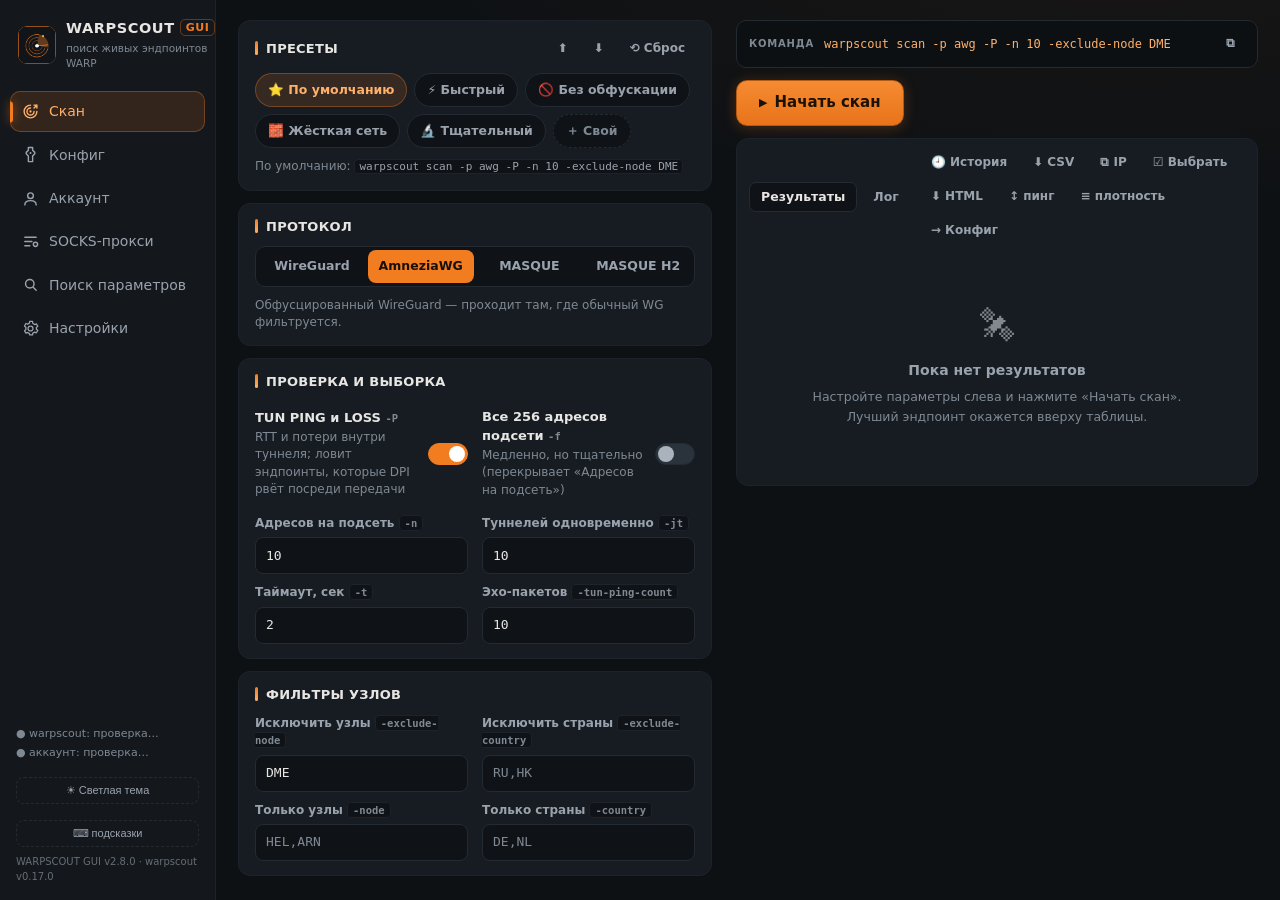
==== commit 202acbdc: "chore (release 2.8.0, prerelease): бамп версии 2.7.3 → 2.8.0 (единый источник neutralino.config.json" ====
--- a/desktop-app/resources/index.html
+++ b/desktop-app/resources/index.html
@@ -13,8 +13,8 @@
   <meta http-equiv="Content-Security-Policy" content="default-src 'none'; script-src 'self' file:; style-src 'self' file: 'unsafe-inline'; img-src 'self' file: data:; font-src 'self' file: data:; connect-src 'self' ws://127.0.0.1:* ws://localhost:* http://127.0.0.1:* http://localhost:* https://api.github.com; object-src 'none'; base-uri 'none'; form-action 'none'" />
   <meta name="viewport" content="width=device-width, initial-scale=1.0, viewport-fit=cover" />
   <title>WARPSCOUT GUI</title>
-  <link rel="stylesheet" href="css/app.css?v=v2.7.3" />
-  <link rel="stylesheet" href="css/touch.css?v=v2.7.3" />
+  <link rel="stylesheet" href="css/app.css?v=v2.8.0" />
+  <link rel="stylesheet" href="css/touch.css?v=v2.8.0" />
   <link rel="icon" href="icons/favicon.png" />
 </head>
 <body>
@@ -61,11 +61,12 @@
         <div class="statusline" id="statusline">
           <div class="statusline__row" id="stWs" title="">● warpscout: проверка…</div>
           <div class="statusline__row" id="stWsUpd" hidden></div>
+          <div class="statusline__row" id="stGuiUpd" hidden></div>
           <div class="statusline__row" id="stAcc">● аккаунт: проверка…</div>
         </div>
         <button class="sidebar__kbd" id="btnTheme" type="button" title="Переключить светлую/тёмную тему" aria-label="Переключить тему">☀ Светлая тема</button>
         <button class="sidebar__kbd" id="btnKbd" type="button" title="Горячие клавиши (?)" aria-label="Горячие клавиши">⌨ подсказки</button>
-        <div class="sidebar__ver">WARPSCOUT GUI v2.7.3 · warpscout v0.17.0</div>
+        <div class="sidebar__ver">WARPSCOUT GUI v2.8.0 · warpscout v0.17.0</div>
       </div>
     </aside>
 
@@ -227,6 +228,13 @@
                   <div class="hint">Случайные jc/jmin/jmax на этот запуск (перекрывает поля выше)</div>
                 </div>
                 <span class="switch"><input type="checkbox" id="fGenJunk" /><i></i></span>
+              </label>
+              <label class="switch-row" for="fAutoI1">
+                <div>
+                  <div class="switch-row__title">Автоподбор профиля I1</div>
+                  <div class="hint">Если скан пустой — сама переберёт профили QUIC, DNS, SIP, STUN, Random и оставит сработавший в конструкторе. Только для AmneziaWG; скан может занять заметно дольше.</div>
+                </div>
+                <span class="switch"><input type="checkbox" id="fAutoI1" /><i></i></span>
               </label>
             </div>
 
@@ -514,7 +522,7 @@
 
             <div class="card" id="cardExport">
               <div class="card__head"><h2>Экспорт для других клиентов</h2></div>
-              <p class="hint">Тот же аккаунт и те же параметры обфускации в формате Clash.Meta/mihomo: WireGuard+AmneziaWG-прокси и MASQUE-узлы. Reserved-байты WARP возьмите из рабочего Clash/wgcf-конфига того же аккаунта — они привязаны к регистрации. Доп. ключи WireSock (Id/Ip/Ib) попадают только в WireSock-экспорт.</p>
+              <p class="hint">Тот же аккаунт и те же параметры обфускации для сторонних клиентов: Clash.Meta/mihomo (.yaml или .json), WireSock, usque (config.json для MASQUE — приложение само прогонит мини-скан через ядро). Reserved-байты WARP возьмите из рабочего Clash/wgcf-конфига того же аккаунта — они привязаны к регистрации. Доп. ключи WireSock (Id/Ip/Ib) попадают только в WireSock-экспорт.</p>
               <div class="form-grid form-grid--2">
                 <label class="field"><span class="field__label">Reserved (для Clash, опц.)</span><input type="text" id="cfgReserved" placeholder="108, 73, 80" /></label>
                 <label class="field"><span class="field__label">WireSock Id (опц.)</span><input type="text" id="cfgWsId" placeholder="psbank.ru" /></label>
@@ -523,7 +531,9 @@
               </div>
               <div class="row-buttons">
                 <button class="btn btn--ghost btn--sm" id="btnExportClash" type="button">🧩 Clash .yaml</button>
+                <button class="btn btn--ghost btn--sm" id="btnExportClashJson" type="button" title="Сохранить те же прокси в JSON-формате mihomo (формат CLI -conf-type mihomo-json) — для клиентов, читающих JSON-профили">🧩 mihomo .json</button>
                 <button class="btn btn--ghost btn--sm" id="btnExportWs" type="button">🧦 WireSock .conf</button>
+                <button class="btn btn--ghost btn--sm" id="btnExportUsque" type="button" title="Получить config.json для usque (MASQUE): приложение прогонит короткий мини-скан выбранного эндпоинта через ядро и сохранит готовый файл">🪶 usque config.json</button>
               </div>
             </div>
           </div>
@@ -865,23 +875,23 @@
   </datalist>
 
   <script src="js/neutralino.js"></script>
-  <script src="js/mock.js?v=v2.7.3"></script>
-  <script src="js/qrcode.js?v=v2.7.3"></script>
+  <script src="js/mock.js?v=v2.8.0"></script>
+  <script src="js/qrcode.js?v=v2.8.0"></script>
   <!-- ARCH-1 (v2.6.0): монолит app.js нарезан на модули — порядок загрузки строго по номеру -->
-  <script src="js/wsg/01-platform.js?v=v2.7.3"></script>
-  <script src="js/wsg/02-state.js?v=v2.7.3"></script>
-  <script src="js/wsg/03-i18n.js?v=v2.7.3"></script>
-  <script src="js/wsg/04-bridge.js?v=v2.7.3"></script>
-  <script src="js/wsg/05-scan-core.js?v=v2.7.3"></script>
-  <script src="js/wsg/06-results-scan.js?v=v2.7.3"></script>
-  <script src="js/wsg/07-config-presets.js?v=v2.7.3"></script>
-  <script src="js/wsg/08-live-qr.js?v=v2.7.3"></script>
-  <script src="js/wsg/09-state-io.js?v=v2.7.3"></script>
-  <script src="js/wsg/10-ui-panels.js?v=v2.7.3"></script>
-  <script src="js/wsg/11-conf-qc-account.js?v=v2.7.3"></script>
-  <script src="js/wsg/12-socks-tools-ui.js?v=v2.7.3"></script>
-  <script src="js/wsg/13-form-paths.js?v=v2.7.3"></script>
-  <script src="js/wsg/14-data-migrations.js?v=v2.7.3"></script>
-  <script src="js/wsg/15-init.js?v=v2.7.3"></script>
+  <script src="js/wsg/01-platform.js?v=v2.8.0"></script>
+  <script src="js/wsg/02-state.js?v=v2.8.0"></script>
+  <script src="js/wsg/03-i18n.js?v=v2.8.0"></script>
+  <script src="js/wsg/04-bridge.js?v=v2.8.0"></script>
+  <script src="js/wsg/05-scan-core.js?v=v2.8.0"></script>
+  <script src="js/wsg/06-results-scan.js?v=v2.8.0"></script>
+  <script src="js/wsg/07-config-presets.js?v=v2.8.0"></script>
+  <script src="js/wsg/08-live-qr.js?v=v2.8.0"></script>
+  <script src="js/wsg/09-state-io.js?v=v2.8.0"></script>
+  <script src="js/wsg/10-ui-panels.js?v=v2.8.0"></script>
+  <script src="js/wsg/11-conf-qc-account.js?v=v2.8.0"></script>
+  <script src="js/wsg/12-socks-tools-ui.js?v=v2.8.0"></script>
+  <script src="js/wsg/13-form-paths.js?v=v2.8.0"></script>
+  <script src="js/wsg/14-data-migrations.js?v=v2.8.0"></script>
+  <script src="js/wsg/15-init.js?v=v2.8.0"></script>
 </body>
 </html>
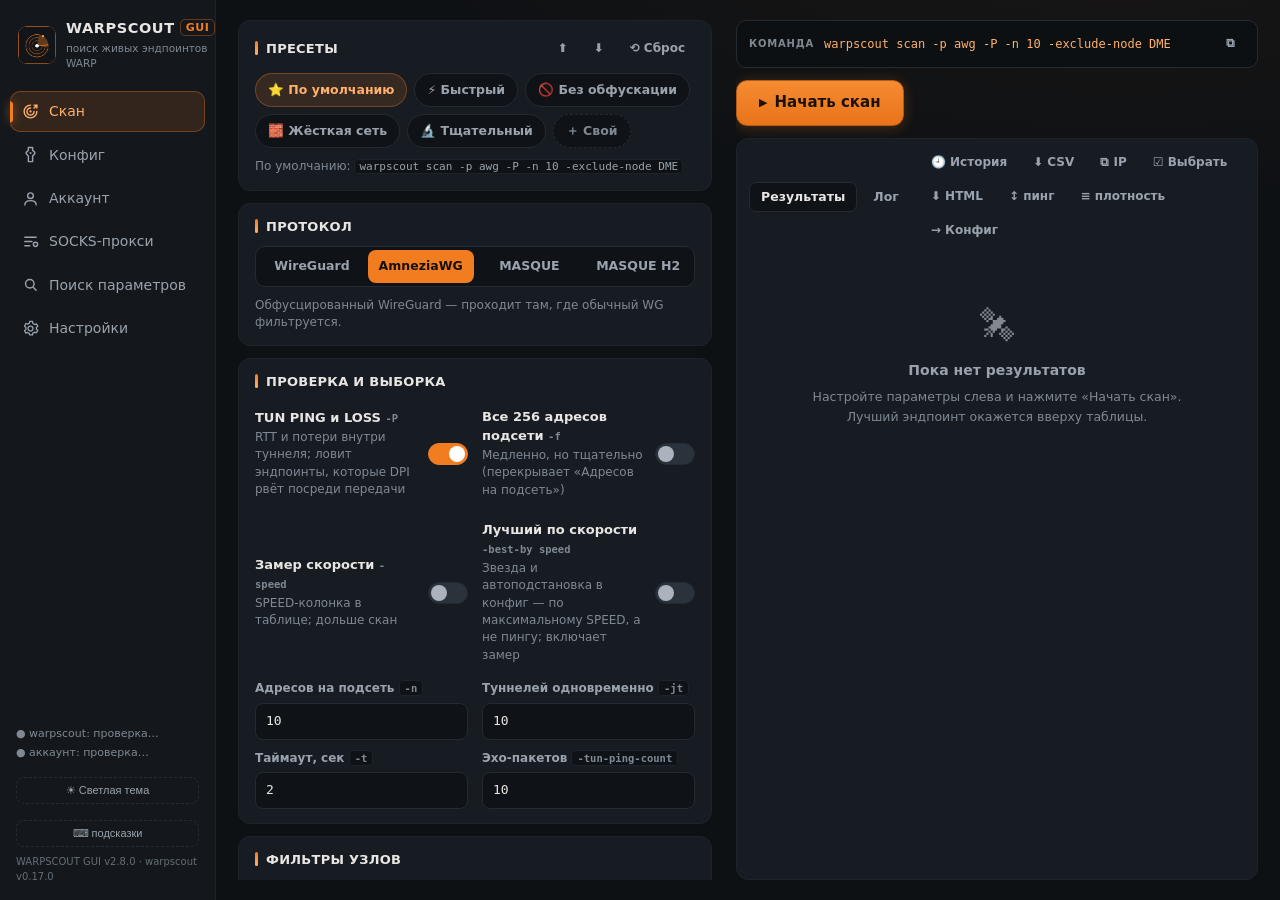
==== commit bc7286fc: "feat (v2.8.1): вкладки Скан/Конфиг без скролла страницы (двухколоночный десктоп: сетка minmax(0,1fr)" ====
--- a/desktop-app/resources/index.html
+++ b/desktop-app/resources/index.html
@@ -130,6 +130,23 @@
                   </div>
                   <span class="switch"><input type="checkbox" id="fFull" /><i></i></span>
                 </label>
+                <!-- v2.8.1 (запрос пользователя): замер скорости и «Лучший по скорости»
+                     подняты из «WARP-in-WARP и продвинутое» в основную группу флагов —
+                     рядом с -P, без вскрытия «опционально» -->
+                <label class="switch-row" for="fSpeed">
+                  <div>
+                    <div class="switch-row__title">Замер скорости <code>-speed</code></div>
+                    <div class="hint">SPEED-колонка в таблице; дольше скан</div>
+                  </div>
+                  <span class="switch"><input type="checkbox" id="fSpeed" /><i></i></span>
+                </label>
+                <label class="switch-row" for="fBestBySpeed">
+                  <div>
+                    <div class="switch-row__title">Лучший по скорости <code>-best-by speed</code></div>
+                    <div class="hint">Звезда и автоподстановка в конфиг — по максимальному SPEED, а не пингу; включает замер</div>
+                  </div>
+                  <span class="switch"><input type="checkbox" id="fBestBySpeed" /><i></i></span>
+                </label>
                 <label class="field">
                   <span class="field__label">Адресов на подсеть <code>-n</code></span>
                   <input type="number" id="fSample" min="1" max="256" value="10" />
@@ -280,14 +297,6 @@
                 <label class="switch-row" for="fIpv6">
                   <div class="switch-row__title">IPv6-пулы <code>-6</code></div>
                   <span class="switch"><input type="checkbox" id="fIpv6" /><i></i></span>
-                </label>
-                <label class="switch-row" for="fSpeed">
-                  <div class="switch-row__title">Замер скорости <code>-speed</code></div>
-                  <span class="switch"><input type="checkbox" id="fSpeed" /><i></i></span>
-                </label>
-                <label class="switch-row" for="fBestBySpeed">
-                  <div class="switch-row__title">Лучший по скорости <code>-best-by speed</code></div>
-                  <span class="switch"><input type="checkbox" id="fBestBySpeed" /><i></i></span>
                 </label>
               </div>
             </details>
--- a/desktop-app/resources/css/app.css
+++ b/desktop-app/resources/css/app.css
@@ -1775,3 +1775,26 @@
 #dataRootHint { margin-top: 8px; display: block; }
 #setDataRoot { font-family: var(--mono); font-size: 12px; }
 .form-grid .field > div { flex-wrap: wrap; }
+
+/* ══════════ v2.8.1 (запрос пользователя): «Скан»/«Конфиг» без скролла страницы ══════════
+   Было: два независимых скролла — страница (.main) и колонка параметров
+   (внутренний). Прокрутка страницы уводила колонку настроек за верхний край
+   («поле настроек прячется, остаётся виден хвост у нижней части экрана»),
+   правая колонка тянула высоту документа за собой. Стало: в двухколоночном
+   десктоп-виде страница не скроллится вовсе — сетка строкой minmax(0,1fr)
+   прижимает ОБЕ колонки к высоте вьюпорта, каждая скроллится только внутри
+   себя: слева параметры, справа — командная строка+таблица (пл. пред-
+   просмотр+экспорт). Порог 1081px — ровно над существующим переходом в
+   одноколоночный вид (≤1080px); touch-режим (Android/демо ?touch=1) ведёт
+   себя как мобильный даже на широких экранах — body:not(.touch-ui). */
+@media (min-width: 1081px) {
+  body:not(.touch-ui) .scan-grid, body:not(.touch-ui) .config-grid { grid-template-rows: minmax(0, 1fr); align-items: stretch; }
+  body:not(.touch-ui) .scan-form, body:not(.touch-ui) .config-form { max-height: 100%; min-height: 0; }
+  body:not(.touch-ui) .scan-exec { min-height: 0; overflow-y: auto; }
+  body:not(.touch-ui) .table-wrap { flex: 1 1 auto; min-height: 120px; max-height: none; }
+  body:not(.touch-ui) .log-wrap { flex: 1 1 auto; min-height: 0; display: flex; flex-direction: column; }
+  body:not(.touch-ui) .log-wrap .log { flex: 1 1 auto; min-height: 0; max-height: none; }
+  body:not(.touch-ui) .config-preview { display: flex; flex-direction: column; gap: 12px; min-height: 0; overflow-y: auto; }
+  body:not(.touch-ui) .config-preview > #cardExport { flex: 0 0 auto; }
+  body:not(.touch-ui) .card--preview { height: auto; flex: 1 1 auto; min-height: 280px; }
+}
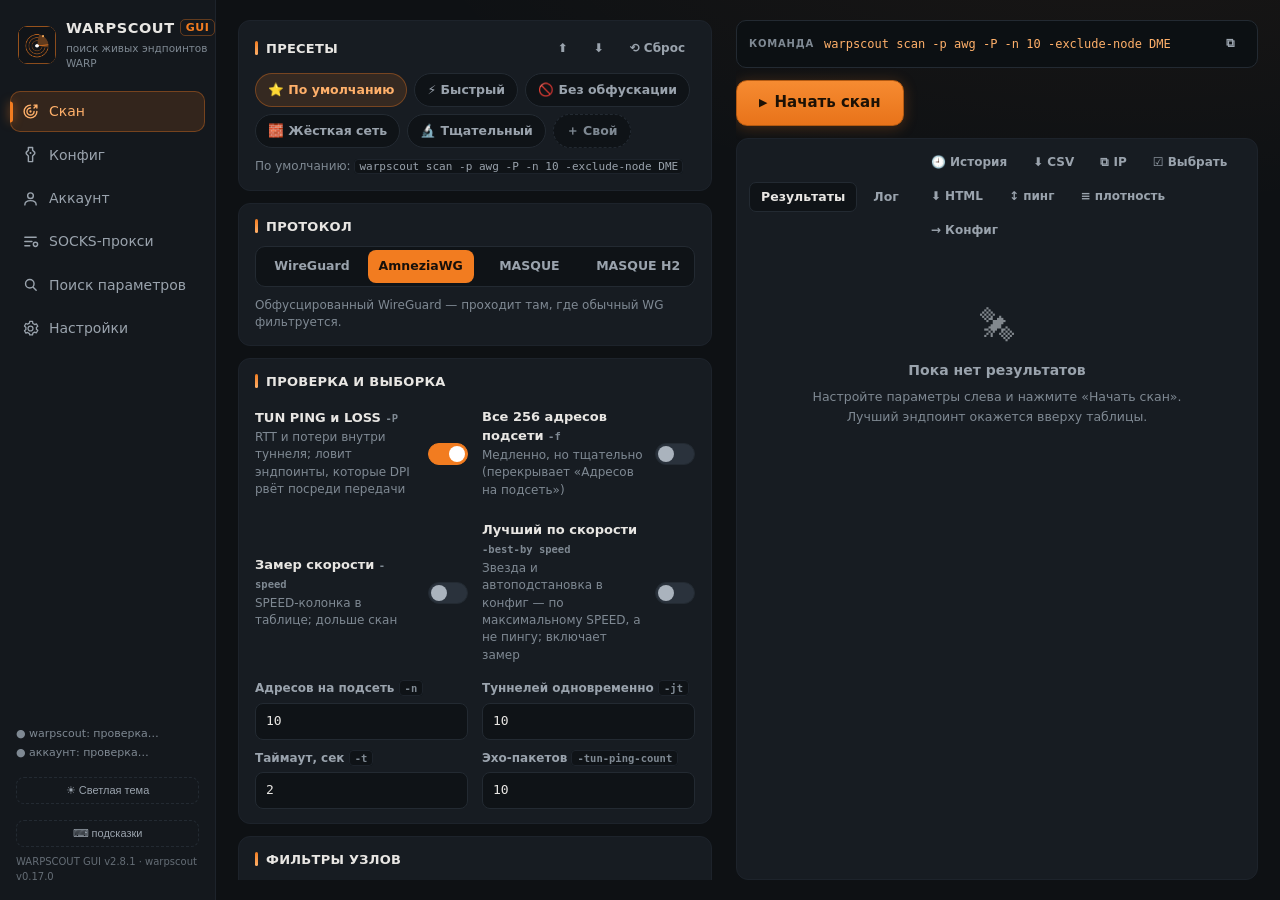
==== commit e6bdbb91: "chore (release 2.8.1, prerelease): бамп версии 2.8.0 -> 2.8.1 (единый источник neutralino.config.jso" ====
--- a/desktop-app/resources/index.html
+++ b/desktop-app/resources/index.html
@@ -13,8 +13,8 @@
   <meta http-equiv="Content-Security-Policy" content="default-src 'none'; script-src 'self' file:; style-src 'self' file: 'unsafe-inline'; img-src 'self' file: data:; font-src 'self' file: data:; connect-src 'self' ws://127.0.0.1:* ws://localhost:* http://127.0.0.1:* http://localhost:* https://api.github.com; object-src 'none'; base-uri 'none'; form-action 'none'" />
   <meta name="viewport" content="width=device-width, initial-scale=1.0, viewport-fit=cover" />
   <title>WARPSCOUT GUI</title>
-  <link rel="stylesheet" href="css/app.css?v=v2.8.0" />
-  <link rel="stylesheet" href="css/touch.css?v=v2.8.0" />
+  <link rel="stylesheet" href="css/app.css?v=v2.8.1" />
+  <link rel="stylesheet" href="css/touch.css?v=v2.8.1" />
   <link rel="icon" href="icons/favicon.png" />
 </head>
 <body>
@@ -66,7 +66,7 @@
         </div>
         <button class="sidebar__kbd" id="btnTheme" type="button" title="Переключить светлую/тёмную тему" aria-label="Переключить тему">☀ Светлая тема</button>
         <button class="sidebar__kbd" id="btnKbd" type="button" title="Горячие клавиши (?)" aria-label="Горячие клавиши">⌨ подсказки</button>
-        <div class="sidebar__ver">WARPSCOUT GUI v2.8.0 · warpscout v0.17.0</div>
+        <div class="sidebar__ver">WARPSCOUT GUI v2.8.1 · warpscout v0.17.0</div>
       </div>
     </aside>
 
@@ -884,23 +884,23 @@
   </datalist>
 
   <script src="js/neutralino.js"></script>
-  <script src="js/mock.js?v=v2.8.0"></script>
-  <script src="js/qrcode.js?v=v2.8.0"></script>
+  <script src="js/mock.js?v=v2.8.1"></script>
+  <script src="js/qrcode.js?v=v2.8.1"></script>
   <!-- ARCH-1 (v2.6.0): монолит app.js нарезан на модули — порядок загрузки строго по номеру -->
-  <script src="js/wsg/01-platform.js?v=v2.8.0"></script>
-  <script src="js/wsg/02-state.js?v=v2.8.0"></script>
-  <script src="js/wsg/03-i18n.js?v=v2.8.0"></script>
-  <script src="js/wsg/04-bridge.js?v=v2.8.0"></script>
-  <script src="js/wsg/05-scan-core.js?v=v2.8.0"></script>
-  <script src="js/wsg/06-results-scan.js?v=v2.8.0"></script>
-  <script src="js/wsg/07-config-presets.js?v=v2.8.0"></script>
-  <script src="js/wsg/08-live-qr.js?v=v2.8.0"></script>
-  <script src="js/wsg/09-state-io.js?v=v2.8.0"></script>
-  <script src="js/wsg/10-ui-panels.js?v=v2.8.0"></script>
-  <script src="js/wsg/11-conf-qc-account.js?v=v2.8.0"></script>
-  <script src="js/wsg/12-socks-tools-ui.js?v=v2.8.0"></script>
-  <script src="js/wsg/13-form-paths.js?v=v2.8.0"></script>
-  <script src="js/wsg/14-data-migrations.js?v=v2.8.0"></script>
-  <script src="js/wsg/15-init.js?v=v2.8.0"></script>
+  <script src="js/wsg/01-platform.js?v=v2.8.1"></script>
+  <script src="js/wsg/02-state.js?v=v2.8.1"></script>
+  <script src="js/wsg/03-i18n.js?v=v2.8.1"></script>
+  <script src="js/wsg/04-bridge.js?v=v2.8.1"></script>
+  <script src="js/wsg/05-scan-core.js?v=v2.8.1"></script>
+  <script src="js/wsg/06-results-scan.js?v=v2.8.1"></script>
+  <script src="js/wsg/07-config-presets.js?v=v2.8.1"></script>
+  <script src="js/wsg/08-live-qr.js?v=v2.8.1"></script>
+  <script src="js/wsg/09-state-io.js?v=v2.8.1"></script>
+  <script src="js/wsg/10-ui-panels.js?v=v2.8.1"></script>
+  <script src="js/wsg/11-conf-qc-account.js?v=v2.8.1"></script>
+  <script src="js/wsg/12-socks-tools-ui.js?v=v2.8.1"></script>
+  <script src="js/wsg/13-form-paths.js?v=v2.8.1"></script>
+  <script src="js/wsg/14-data-migrations.js?v=v2.8.1"></script>
+  <script src="js/wsg/15-init.js?v=v2.8.1"></script>
 </body>
 </html>
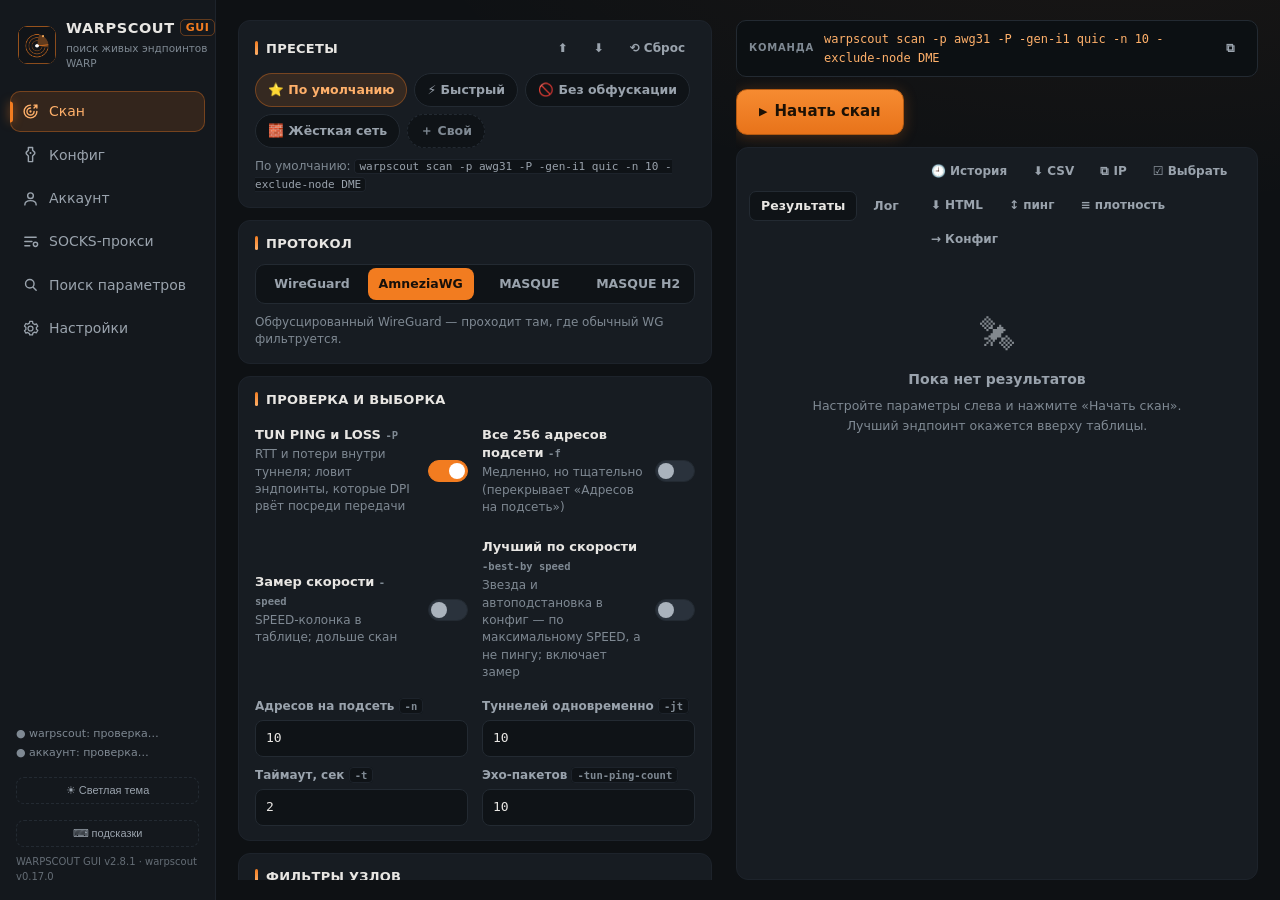
==== commit f4cb536f: "feat (v2.8.2): свои флаги CLI (вариант 1) — консоль-стиль ввод флагов warpscout с белым списком (par" ====
--- a/desktop-app/resources/index.html
+++ b/desktop-app/resources/index.html
@@ -90,7 +90,7 @@
                 <button class="chip" data-preset="fast" type="button">⚡ Быстрый</button>
                 <button class="chip" data-preset="noobf" type="button">🚫 Без обфускации</button>
                 <button class="chip" data-preset="hard" type="button">🧱 Жёсткая сеть</button>
-                <button class="chip" data-preset="full" type="button">🔬 Тщательный</button>
+                <!-- v2.8.2: пресет «Тщательный» удалён — дубль тумблера -f выше -->
                 <span id="customPresetChips" class="chips__custom"></span>
                 <button class="chip chip--add" id="btnPresetSave" type="button" title="Сохранить текущие параметры как пресет">＋ Свой</button>
               </div>
@@ -99,7 +99,7 @@
                 <button class="btn btn--primary btn--sm" id="btnPresetSaveOk" type="button">Сохранить</button>
                 <button class="btn btn--ghost btn--sm" id="btnPresetSaveCancel" type="button">Отмена</button>
               </div>
-              <p class="hint" id="presetHint">По умолчанию: <code>warpscout scan -p awg -P -n 10 -exclude-node DME</code></p>
+              <p class="hint" id="presetHint">По умолчанию: <code>warpscout scan -p awg31 -P -gen-i1 quic -n 10 -exclude-node DME</code></p>
             </div>
 
             <div class="card">
@@ -209,12 +209,14 @@
             <div class="card" id="cardAwg">
               <div class="card__head"><h2>Обфускация AmneziaWG</h2></div>
               <p class="hint">Jc/Jmin/Jmax — общие с генератором конфигов: правка здесь или на вкладке «Конфиг» синхронно меняет оба. «Случайный junk» рандомизирует набор только на время прогона — конфиг не трогает.</p>
-              <p class="hint">Версия AWG берётся из «Конфиг → Версия»: при «3.1» скан, проверка и SOCKS идут с -p awg31 и таймингами 3.1 — ровно то, что уйдёт в конфиг. Нужен warpscout 0.17+, на старых версиях — обычный -p awg.</p>
+              <p class="hint">Тумблер и тайминги ниже — общие с «Конфиг → Версия»: при «3.1» скан, проверка и SOCKS идут с -p awg31 и таймингами 3.1 — ровно то, что уйдёт в конфиг. Нужен warpscout 0.17+, на старых версиях — обычный -p awg.</p>
               <div class="field">
                 <span class="field__label">Поддельный первый пакет <code>-gen-i1</code></span>
                 <div class="seg seg--wrap" id="i1Seg" role="radiogroup" aria-label="Генерация I1">
-                  <button class="seg__btn is-active" data-i1="" type="button">iCloud (базовый)</button>
-                  <button class="seg__btn" data-i1="quic" type="button">QUIC</button>
+                  <!-- v2.8.2: дефолтный профиль — QUIC (как в других warpscout GUI);
+                       icloud-зонд остался опцией «iCloud (базовый)» -->
+                  <button class="seg__btn" data-i1="" type="button">iCloud (базовый)</button>
+                  <button class="seg__btn is-active" data-i1="quic" type="button">QUIC</button>
                   <button class="seg__btn" data-i1="dns" type="button">DNS</button>
                   <button class="seg__btn" data-i1="sip" type="button">SIP</button>
                   <button class="seg__btn" data-i1="stun" type="button">STUN</button>
@@ -246,6 +248,41 @@
                 </div>
                 <span class="switch"><input type="checkbox" id="fGenJunk" /><i></i></span>
               </label>
+              <!-- v2.8.2 (запрос пользователя): AWG 3.1 — вкл/выкл и тайминги прямо
+                   на «Скан»; значения общие с «Конфиг → Версия» (единый источник,
+                   как junk-поля выше) -->
+              <label class="switch-row" for="fUse31">
+                <div>
+                  <div class="switch-row__title">Тайминги AWG 3.1 <code>-p awg31</code></div>
+                  <div class="hint">Общий с «Конфиг → Версия»: выключение возвращает скан и конфиг к AWG 2.0</div>
+                </div>
+                <span class="switch"><input type="checkbox" id="fUse31" checked /><i></i></span>
+              </label>
+              <details class="cfg-advanced" id="scan31Details">
+                <summary>Тайминги 3.1 (общие с «Конфиг»)</summary>
+                <div class="form-grid form-grid--2">
+                  <label class="field"><span class="field__label">ContentPaddingAddition</span><input type="text" id="fCpa" value="27-97" /></label>
+                  <label class="field"><span class="field__label">RekeyAfterTime</span><input type="text" id="fRekeyAfter" value="116-131" /></label>
+                  <label class="field"><span class="field__label">RekeyTimeout</span><input type="text" id="fRekeyTo" value="6-9" /></label>
+                  <label class="field"><span class="field__label">RejectAfterTime</span><input type="text" id="fRejectAfter" value="171-196" /></label>
+                  <label class="field"><span class="field__label">KeepaliveTimeout</span><input type="text" id="fKeepaliveTo" value="9-16" /></label>
+                  <label class="field"><span class="field__label">MaxHandshakeAttempts</span><input type="text" id="fMaxHs" value="18-26" /></label>
+                </div>
+                <label class="switch-row" for="fTrailers">
+                  <div>
+                    <div class="switch-row__title">RandomTrailers</div>
+                    <div class="hint">Случайные байты в хэндшейках и нули внутри data-пакетов</div>
+                  </div>
+                  <span class="switch"><input type="checkbox" id="fTrailers" checked /><i></i></span>
+                </label>
+                <label class="switch-row" for="fNoCookies">
+                  <div>
+                    <div class="switch-row__title">DisableCookies</div>
+                    <div class="hint">Не отвечать cookie-реплеями — это фингерпринт под активным зондированием</div>
+                  </div>
+                  <span class="switch"><input type="checkbox" id="fNoCookies" checked /><i></i></span>
+                </label>
+              </details>
               <label class="switch-row" for="fAutoI1">
                 <div>
                   <div class="switch-row__title">Автоподбор профиля I1</div>
@@ -300,12 +337,25 @@
                 </label>
               </div>
             </details>
+
+            <!-- v2.8.2 (вариант 1, запрос пользователя): ручной ввод флагов
+                 warpscout в консоль-стиле — всё, чего нет в форме; валидация
+                 по белому списку (parseExtraArgs, 05-scan-core) -->
+            <div class="card" id="cardExtra">
+              <div class="card__head"><h2>Свои флаги CLI</h2></div>
+              <label class="field">
+                <span class="field__label">Свои флаги warpscout</span>
+                <input type="text" id="fExtraArgs" class="mono-input" placeholder="-sweep-ports 2408,500 -emoji" spellcheck="false" autocomplete="off" />
+              </label>
+              <p class="hint">Флаги, которых нет в форме, — как в консоли: -sweep-ports 2408,500, -mtu 1280, -dns 1.1.1.1, -table-off, -emoji, -conf out.conf -conf-type mihomo. Что форма расставляет сама (протокол, -P, -gen-i1, тайминги…), сюда писать не нужно — валидация не пропустит.</p>
+              <div class="hint extra-args__msg" id="extraArgsMsg" hidden></div>
+            </div>
           </div>
 
           <div class="scan-exec">
             <div class="cmd-bar" id="cmdBar" title="Точная команда, которая будет запущена">
               <span class="cmd-bar__label">команда</span>
-              <code class="cmd-bar__cmd" id="cmdPreview">warpscout scan -p awg -P -n 10 -exclude-node DME</code>
+              <code class="cmd-bar__cmd" id="cmdPreview">warpscout scan -p awg31 -P -gen-i1 quic -n 10 -exclude-node DME</code>
               <button class="btn btn--ghost btn--sm" id="btnCopyCmd" type="button" title="Скопировать команду">⧉</button>
             </div>
             <div class="run-row">
@@ -766,7 +816,7 @@
               WARPSCOUT GUI — графическая оболочка для консольной утилиты
               <a href="https://github.com/vernette/warpscout" data-ext>warpscout</a> (v0.17.0, MIT).
               Ищет живые эндпоинты Cloudflare WARP из вашей сети, показывает узел и регион выхода и генерирует готовые конфиги WireGuard / AmneziaWG.<br/><br/>
-              Дефолтная команда: <code>warpscout scan -p awg -P -n 10 -exclude-node DME</code><br/><br/>
+              Дефолтная команда: <code>warpscout scan -p awg31 -P -gen-i1 quic -n 10 -exclude-node DME</code><br/><br/>
               Скан запускается локально, без серверов-посредников: туннели поднимаются с вашей машины.
             </p>
           </div>
--- a/desktop-app/resources/css/app.css
+++ b/desktop-app/resources/css/app.css
@@ -1798,3 +1798,8 @@
   body:not(.touch-ui) .config-preview > #cardExport { flex: 0 0 auto; }
   body:not(.touch-ui) .card--preview { height: auto; flex: 1 1 auto; min-height: 280px; }
 }
+
+/* ── v2.8.2 (вариант 1): «Свои флаги CLI» — mono-поле и строка живой валидации ── */
+.mono-input { font-family: var(--mono); font-size: 12.5px; }
+.extra-args__msg.is-ok { color: var(--ok); }
+.extra-args__msg.is-err { color: var(--err, #ff6b6b); font-weight: 600; }
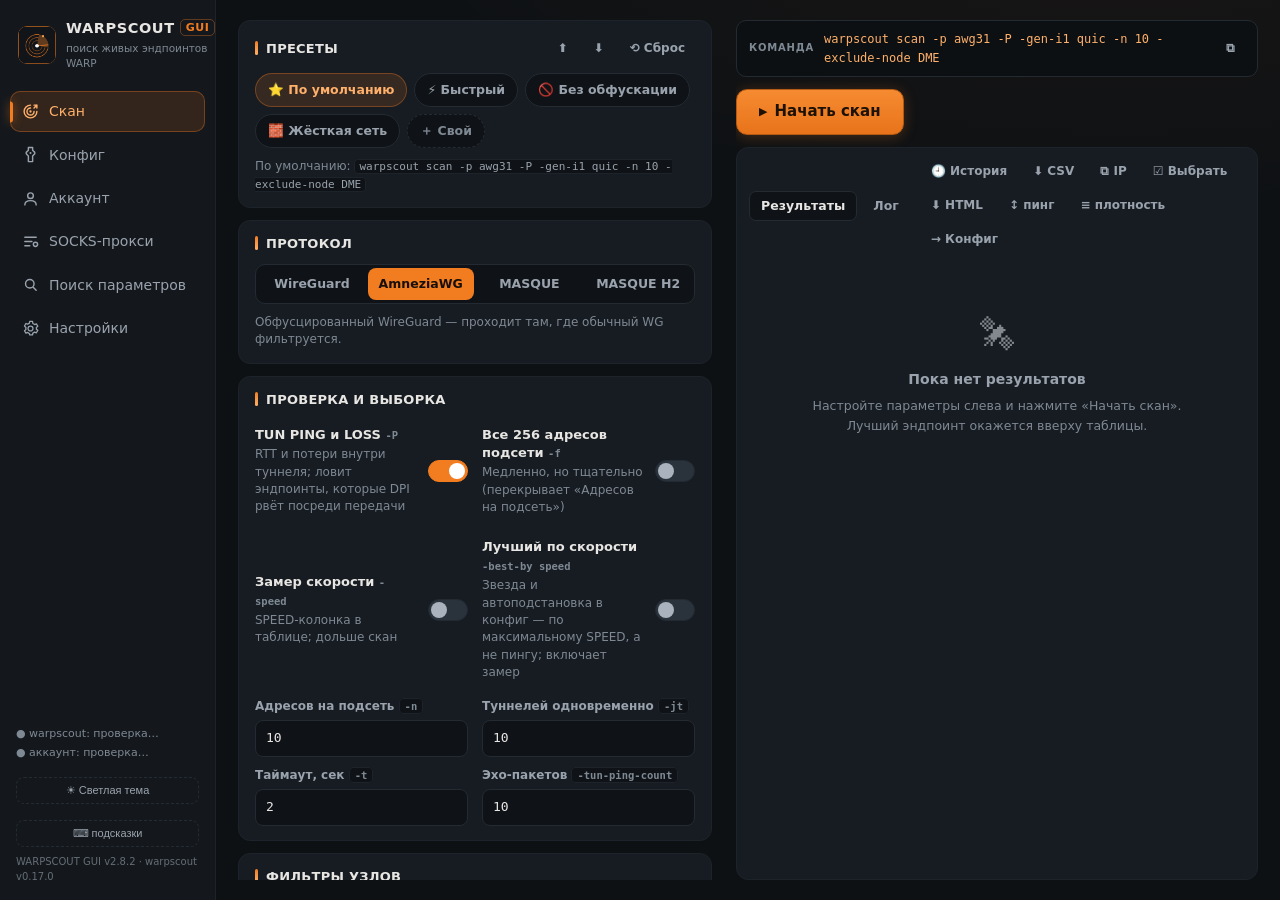
==== commit c045b625: "chore (release 2.8.2, prerelease): бамп версии 2.8.1 -> 2.8.2 (единый источник neutralino.config.jso" ====
--- a/desktop-app/resources/index.html
+++ b/desktop-app/resources/index.html
@@ -13,8 +13,8 @@
   <meta http-equiv="Content-Security-Policy" content="default-src 'none'; script-src 'self' file:; style-src 'self' file: 'unsafe-inline'; img-src 'self' file: data:; font-src 'self' file: data:; connect-src 'self' ws://127.0.0.1:* ws://localhost:* http://127.0.0.1:* http://localhost:* https://api.github.com; object-src 'none'; base-uri 'none'; form-action 'none'" />
   <meta name="viewport" content="width=device-width, initial-scale=1.0, viewport-fit=cover" />
   <title>WARPSCOUT GUI</title>
-  <link rel="stylesheet" href="css/app.css?v=v2.8.1" />
-  <link rel="stylesheet" href="css/touch.css?v=v2.8.1" />
+  <link rel="stylesheet" href="css/app.css?v=v2.8.2" />
+  <link rel="stylesheet" href="css/touch.css?v=v2.8.2" />
   <link rel="icon" href="icons/favicon.png" />
 </head>
 <body>
@@ -66,7 +66,7 @@
         </div>
         <button class="sidebar__kbd" id="btnTheme" type="button" title="Переключить светлую/тёмную тему" aria-label="Переключить тему">☀ Светлая тема</button>
         <button class="sidebar__kbd" id="btnKbd" type="button" title="Горячие клавиши (?)" aria-label="Горячие клавиши">⌨ подсказки</button>
-        <div class="sidebar__ver">WARPSCOUT GUI v2.8.1 · warpscout v0.17.0</div>
+        <div class="sidebar__ver">WARPSCOUT GUI v2.8.2 · warpscout v0.17.0</div>
       </div>
     </aside>
 
@@ -934,23 +934,23 @@
   </datalist>
 
   <script src="js/neutralino.js"></script>
-  <script src="js/mock.js?v=v2.8.1"></script>
-  <script src="js/qrcode.js?v=v2.8.1"></script>
+  <script src="js/mock.js?v=v2.8.2"></script>
+  <script src="js/qrcode.js?v=v2.8.2"></script>
   <!-- ARCH-1 (v2.6.0): монолит app.js нарезан на модули — порядок загрузки строго по номеру -->
-  <script src="js/wsg/01-platform.js?v=v2.8.1"></script>
-  <script src="js/wsg/02-state.js?v=v2.8.1"></script>
-  <script src="js/wsg/03-i18n.js?v=v2.8.1"></script>
-  <script src="js/wsg/04-bridge.js?v=v2.8.1"></script>
-  <script src="js/wsg/05-scan-core.js?v=v2.8.1"></script>
-  <script src="js/wsg/06-results-scan.js?v=v2.8.1"></script>
-  <script src="js/wsg/07-config-presets.js?v=v2.8.1"></script>
-  <script src="js/wsg/08-live-qr.js?v=v2.8.1"></script>
-  <script src="js/wsg/09-state-io.js?v=v2.8.1"></script>
-  <script src="js/wsg/10-ui-panels.js?v=v2.8.1"></script>
-  <script src="js/wsg/11-conf-qc-account.js?v=v2.8.1"></script>
-  <script src="js/wsg/12-socks-tools-ui.js?v=v2.8.1"></script>
-  <script src="js/wsg/13-form-paths.js?v=v2.8.1"></script>
-  <script src="js/wsg/14-data-migrations.js?v=v2.8.1"></script>
-  <script src="js/wsg/15-init.js?v=v2.8.1"></script>
+  <script src="js/wsg/01-platform.js?v=v2.8.2"></script>
+  <script src="js/wsg/02-state.js?v=v2.8.2"></script>
+  <script src="js/wsg/03-i18n.js?v=v2.8.2"></script>
+  <script src="js/wsg/04-bridge.js?v=v2.8.2"></script>
+  <script src="js/wsg/05-scan-core.js?v=v2.8.2"></script>
+  <script src="js/wsg/06-results-scan.js?v=v2.8.2"></script>
+  <script src="js/wsg/07-config-presets.js?v=v2.8.2"></script>
+  <script src="js/wsg/08-live-qr.js?v=v2.8.2"></script>
+  <script src="js/wsg/09-state-io.js?v=v2.8.2"></script>
+  <script src="js/wsg/10-ui-panels.js?v=v2.8.2"></script>
+  <script src="js/wsg/11-conf-qc-account.js?v=v2.8.2"></script>
+  <script src="js/wsg/12-socks-tools-ui.js?v=v2.8.2"></script>
+  <script src="js/wsg/13-form-paths.js?v=v2.8.2"></script>
+  <script src="js/wsg/14-data-migrations.js?v=v2.8.2"></script>
+  <script src="js/wsg/15-init.js?v=v2.8.2"></script>
 </body>
 </html>
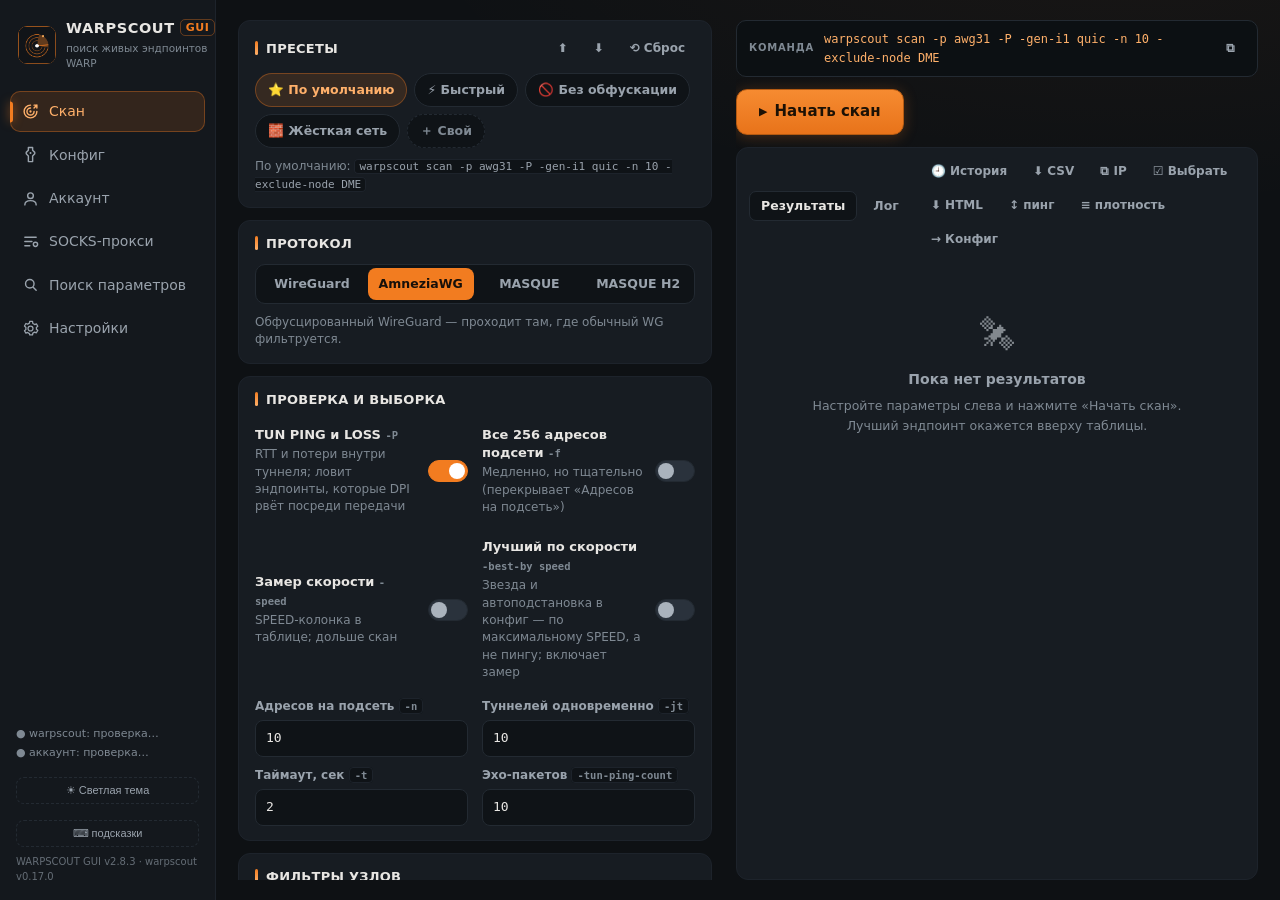
==== commit 6ffeffc3: "chore (release 2.8.3, prerelease): бамп версии 2.8.2 -> 2.8.3 (единый источник neutralino.config.jso" ====
--- a/desktop-app/resources/index.html
+++ b/desktop-app/resources/index.html
@@ -13,8 +13,8 @@
   <meta http-equiv="Content-Security-Policy" content="default-src 'none'; script-src 'self' file:; style-src 'self' file: 'unsafe-inline'; img-src 'self' file: data:; font-src 'self' file: data:; connect-src 'self' ws://127.0.0.1:* ws://localhost:* http://127.0.0.1:* http://localhost:* https://api.github.com; object-src 'none'; base-uri 'none'; form-action 'none'" />
   <meta name="viewport" content="width=device-width, initial-scale=1.0, viewport-fit=cover" />
   <title>WARPSCOUT GUI</title>
-  <link rel="stylesheet" href="css/app.css?v=v2.8.2" />
-  <link rel="stylesheet" href="css/touch.css?v=v2.8.2" />
+  <link rel="stylesheet" href="css/app.css?v=v2.8.3" />
+  <link rel="stylesheet" href="css/touch.css?v=v2.8.3" />
   <link rel="icon" href="icons/favicon.png" />
 </head>
 <body>
@@ -66,7 +66,7 @@
         </div>
         <button class="sidebar__kbd" id="btnTheme" type="button" title="Переключить светлую/тёмную тему" aria-label="Переключить тему">☀ Светлая тема</button>
         <button class="sidebar__kbd" id="btnKbd" type="button" title="Горячие клавиши (?)" aria-label="Горячие клавиши">⌨ подсказки</button>
-        <div class="sidebar__ver">WARPSCOUT GUI v2.8.2 · warpscout v0.17.0</div>
+        <div class="sidebar__ver">WARPSCOUT GUI v2.8.3 · warpscout v0.17.0</div>
       </div>
     </aside>
 
@@ -934,23 +934,23 @@
   </datalist>
 
   <script src="js/neutralino.js"></script>
-  <script src="js/mock.js?v=v2.8.2"></script>
-  <script src="js/qrcode.js?v=v2.8.2"></script>
+  <script src="js/mock.js?v=v2.8.3"></script>
+  <script src="js/qrcode.js?v=v2.8.3"></script>
   <!-- ARCH-1 (v2.6.0): монолит app.js нарезан на модули — порядок загрузки строго по номеру -->
-  <script src="js/wsg/01-platform.js?v=v2.8.2"></script>
-  <script src="js/wsg/02-state.js?v=v2.8.2"></script>
-  <script src="js/wsg/03-i18n.js?v=v2.8.2"></script>
-  <script src="js/wsg/04-bridge.js?v=v2.8.2"></script>
-  <script src="js/wsg/05-scan-core.js?v=v2.8.2"></script>
-  <script src="js/wsg/06-results-scan.js?v=v2.8.2"></script>
-  <script src="js/wsg/07-config-presets.js?v=v2.8.2"></script>
-  <script src="js/wsg/08-live-qr.js?v=v2.8.2"></script>
-  <script src="js/wsg/09-state-io.js?v=v2.8.2"></script>
-  <script src="js/wsg/10-ui-panels.js?v=v2.8.2"></script>
-  <script src="js/wsg/11-conf-qc-account.js?v=v2.8.2"></script>
-  <script src="js/wsg/12-socks-tools-ui.js?v=v2.8.2"></script>
-  <script src="js/wsg/13-form-paths.js?v=v2.8.2"></script>
-  <script src="js/wsg/14-data-migrations.js?v=v2.8.2"></script>
-  <script src="js/wsg/15-init.js?v=v2.8.2"></script>
+  <script src="js/wsg/01-platform.js?v=v2.8.3"></script>
+  <script src="js/wsg/02-state.js?v=v2.8.3"></script>
+  <script src="js/wsg/03-i18n.js?v=v2.8.3"></script>
+  <script src="js/wsg/04-bridge.js?v=v2.8.3"></script>
+  <script src="js/wsg/05-scan-core.js?v=v2.8.3"></script>
+  <script src="js/wsg/06-results-scan.js?v=v2.8.3"></script>
+  <script src="js/wsg/07-config-presets.js?v=v2.8.3"></script>
+  <script src="js/wsg/08-live-qr.js?v=v2.8.3"></script>
+  <script src="js/wsg/09-state-io.js?v=v2.8.3"></script>
+  <script src="js/wsg/10-ui-panels.js?v=v2.8.3"></script>
+  <script src="js/wsg/11-conf-qc-account.js?v=v2.8.3"></script>
+  <script src="js/wsg/12-socks-tools-ui.js?v=v2.8.3"></script>
+  <script src="js/wsg/13-form-paths.js?v=v2.8.3"></script>
+  <script src="js/wsg/14-data-migrations.js?v=v2.8.3"></script>
+  <script src="js/wsg/15-init.js?v=v2.8.3"></script>
 </body>
 </html>
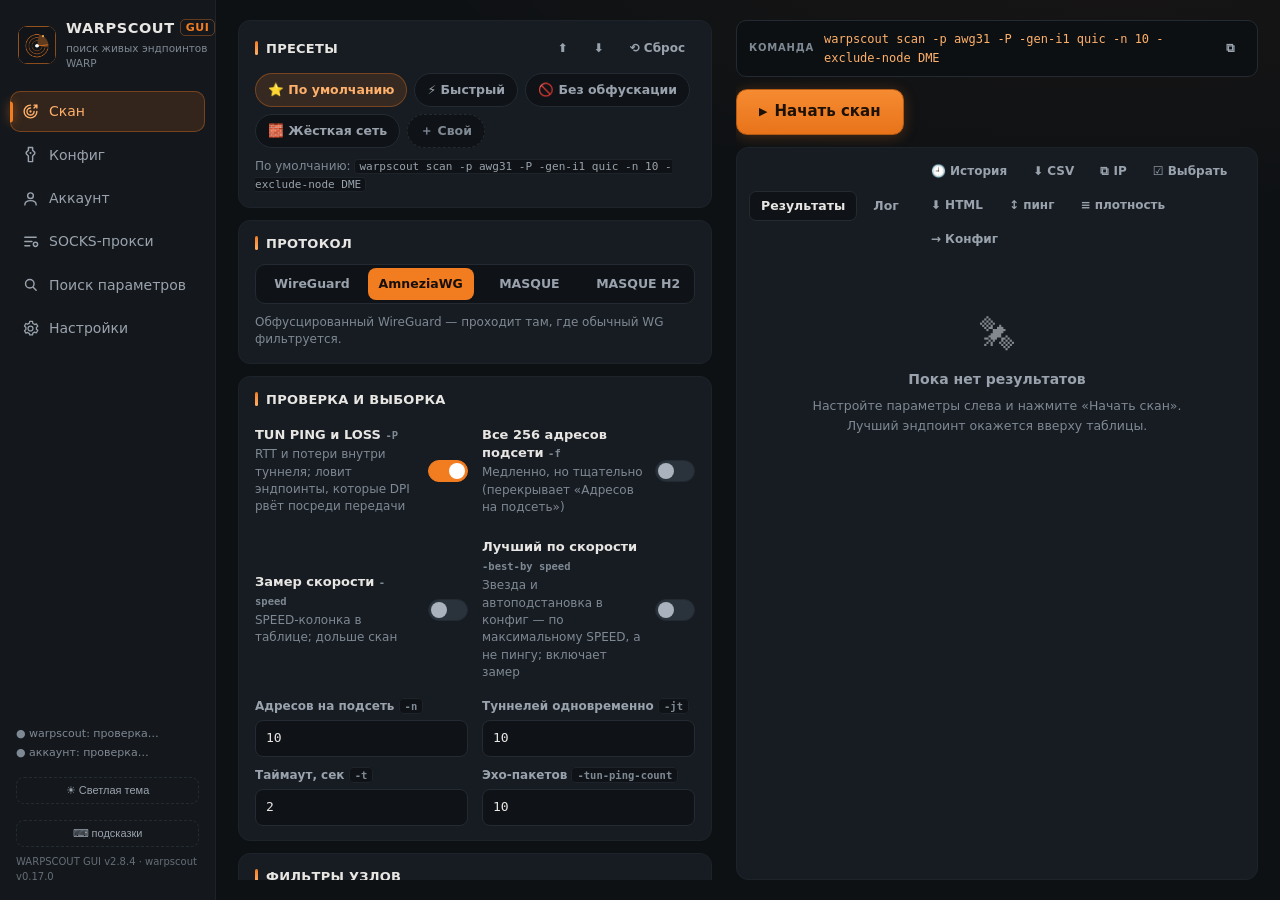
==== commit 799a8500: "chore (release 2.8.4, full release): бамп версии 2.8.3 -> 2.8.4 (единый источник neutralino.config.j" ====
--- a/desktop-app/resources/index.html
+++ b/desktop-app/resources/index.html
@@ -13,8 +13,8 @@
   <meta http-equiv="Content-Security-Policy" content="default-src 'none'; script-src 'self' file:; style-src 'self' file: 'unsafe-inline'; img-src 'self' file: data:; font-src 'self' file: data:; connect-src 'self' ws://127.0.0.1:* ws://localhost:* http://127.0.0.1:* http://localhost:* https://api.github.com; object-src 'none'; base-uri 'none'; form-action 'none'" />
   <meta name="viewport" content="width=device-width, initial-scale=1.0, viewport-fit=cover" />
   <title>WARPSCOUT GUI</title>
-  <link rel="stylesheet" href="css/app.css?v=v2.8.3" />
-  <link rel="stylesheet" href="css/touch.css?v=v2.8.3" />
+  <link rel="stylesheet" href="css/app.css?v=v2.8.4" />
+  <link rel="stylesheet" href="css/touch.css?v=v2.8.4" />
   <link rel="icon" href="icons/favicon.png" />
 </head>
 <body>
@@ -66,7 +66,7 @@
         </div>
         <button class="sidebar__kbd" id="btnTheme" type="button" title="Переключить светлую/тёмную тему" aria-label="Переключить тему">☀ Светлая тема</button>
         <button class="sidebar__kbd" id="btnKbd" type="button" title="Горячие клавиши (?)" aria-label="Горячие клавиши">⌨ подсказки</button>
-        <div class="sidebar__ver">WARPSCOUT GUI v2.8.3 · warpscout v0.17.0</div>
+        <div class="sidebar__ver">WARPSCOUT GUI v2.8.4 · warpscout v0.17.0</div>
       </div>
     </aside>
 
@@ -934,23 +934,23 @@
   </datalist>
 
   <script src="js/neutralino.js"></script>
-  <script src="js/mock.js?v=v2.8.3"></script>
-  <script src="js/qrcode.js?v=v2.8.3"></script>
+  <script src="js/mock.js?v=v2.8.4"></script>
+  <script src="js/qrcode.js?v=v2.8.4"></script>
   <!-- ARCH-1 (v2.6.0): монолит app.js нарезан на модули — порядок загрузки строго по номеру -->
-  <script src="js/wsg/01-platform.js?v=v2.8.3"></script>
-  <script src="js/wsg/02-state.js?v=v2.8.3"></script>
-  <script src="js/wsg/03-i18n.js?v=v2.8.3"></script>
-  <script src="js/wsg/04-bridge.js?v=v2.8.3"></script>
-  <script src="js/wsg/05-scan-core.js?v=v2.8.3"></script>
-  <script src="js/wsg/06-results-scan.js?v=v2.8.3"></script>
-  <script src="js/wsg/07-config-presets.js?v=v2.8.3"></script>
-  <script src="js/wsg/08-live-qr.js?v=v2.8.3"></script>
-  <script src="js/wsg/09-state-io.js?v=v2.8.3"></script>
-  <script src="js/wsg/10-ui-panels.js?v=v2.8.3"></script>
-  <script src="js/wsg/11-conf-qc-account.js?v=v2.8.3"></script>
-  <script src="js/wsg/12-socks-tools-ui.js?v=v2.8.3"></script>
-  <script src="js/wsg/13-form-paths.js?v=v2.8.3"></script>
-  <script src="js/wsg/14-data-migrations.js?v=v2.8.3"></script>
-  <script src="js/wsg/15-init.js?v=v2.8.3"></script>
+  <script src="js/wsg/01-platform.js?v=v2.8.4"></script>
+  <script src="js/wsg/02-state.js?v=v2.8.4"></script>
+  <script src="js/wsg/03-i18n.js?v=v2.8.4"></script>
+  <script src="js/wsg/04-bridge.js?v=v2.8.4"></script>
+  <script src="js/wsg/05-scan-core.js?v=v2.8.4"></script>
+  <script src="js/wsg/06-results-scan.js?v=v2.8.4"></script>
+  <script src="js/wsg/07-config-presets.js?v=v2.8.4"></script>
+  <script src="js/wsg/08-live-qr.js?v=v2.8.4"></script>
+  <script src="js/wsg/09-state-io.js?v=v2.8.4"></script>
+  <script src="js/wsg/10-ui-panels.js?v=v2.8.4"></script>
+  <script src="js/wsg/11-conf-qc-account.js?v=v2.8.4"></script>
+  <script src="js/wsg/12-socks-tools-ui.js?v=v2.8.4"></script>
+  <script src="js/wsg/13-form-paths.js?v=v2.8.4"></script>
+  <script src="js/wsg/14-data-migrations.js?v=v2.8.4"></script>
+  <script src="js/wsg/15-init.js?v=v2.8.4"></script>
 </body>
 </html>
